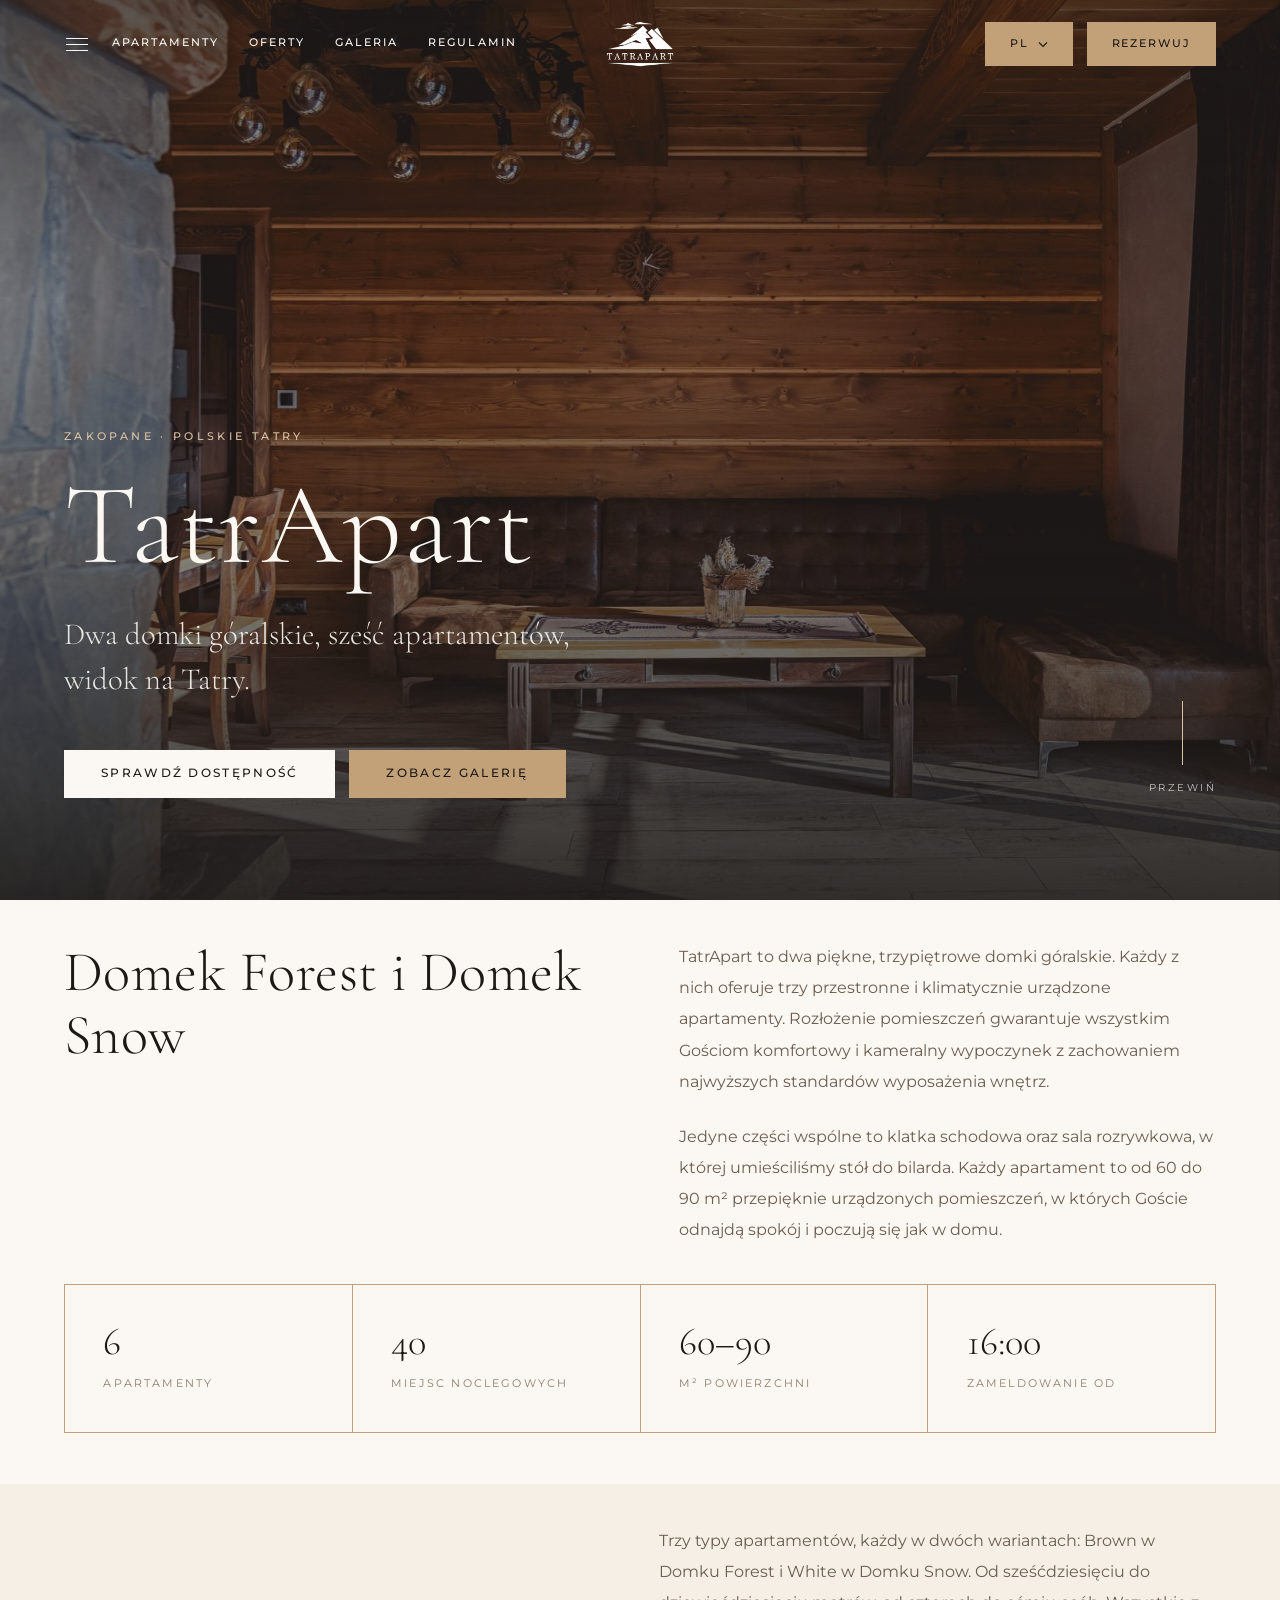
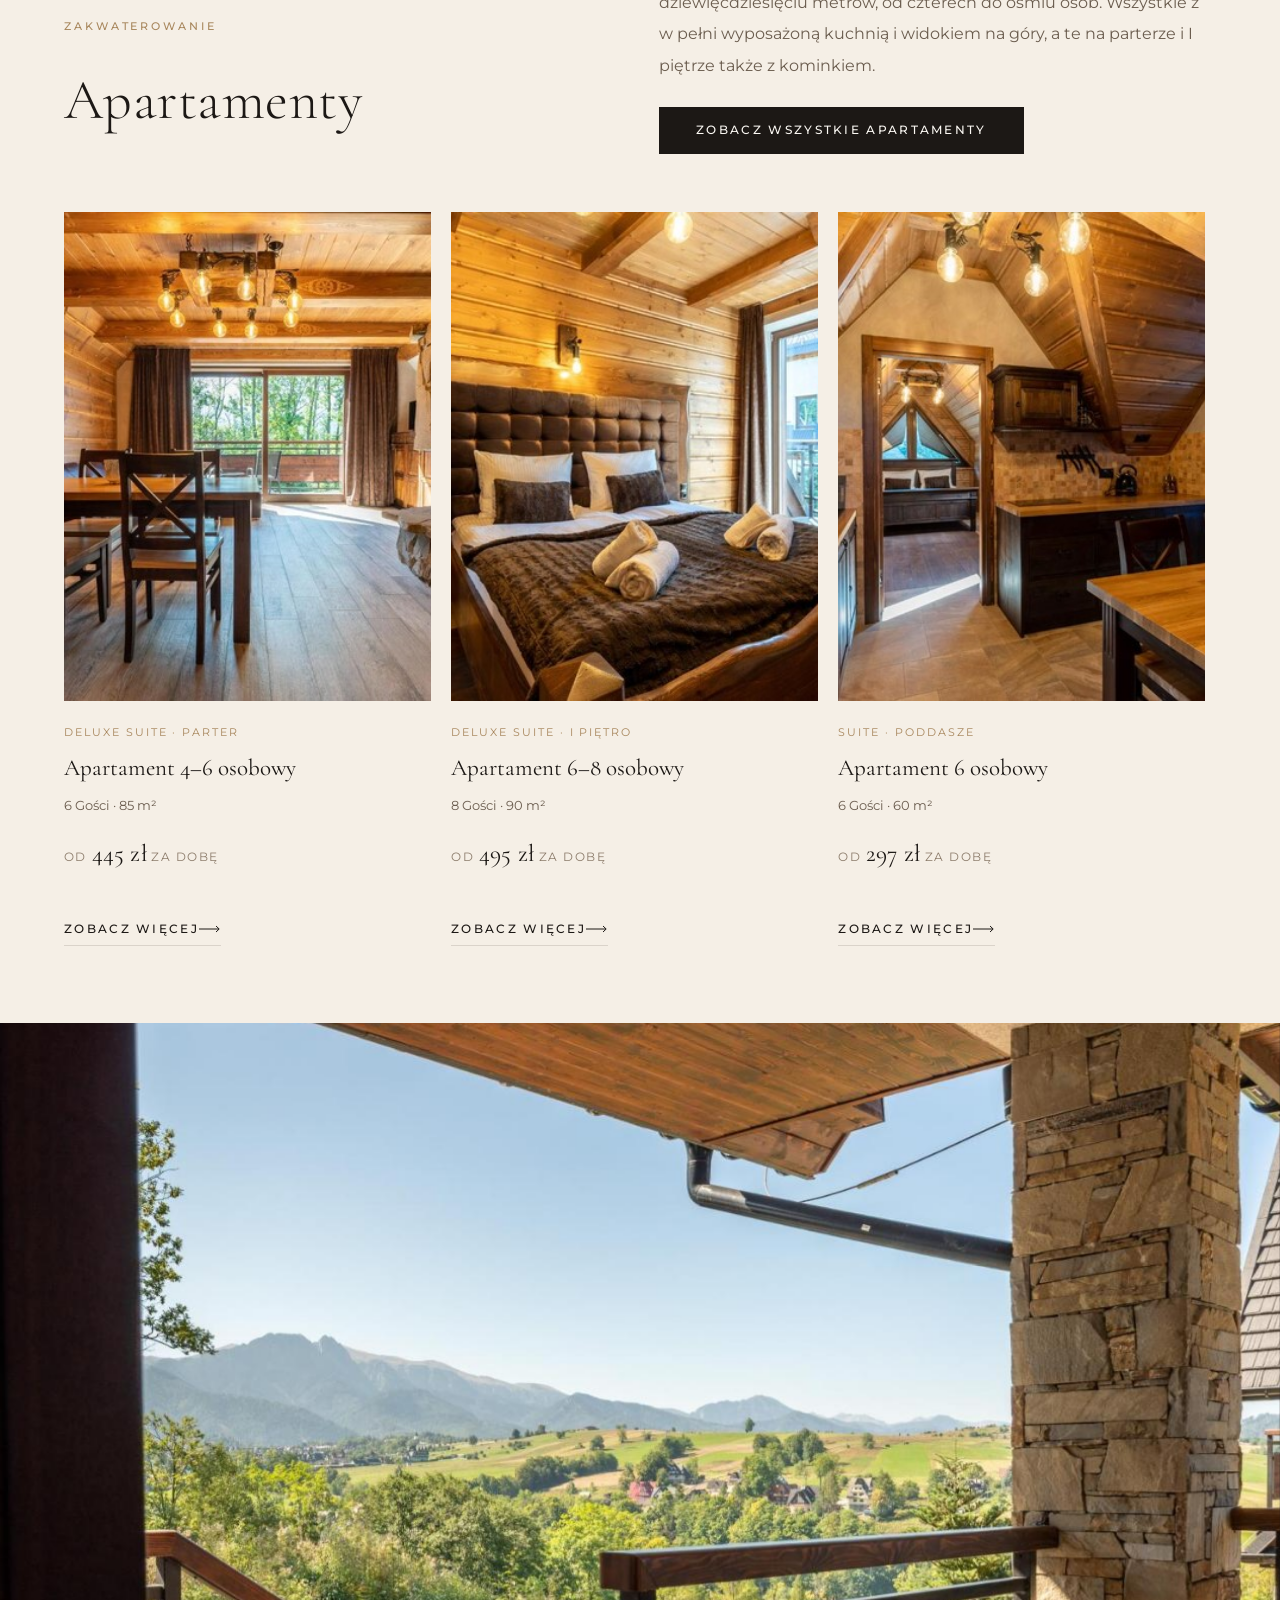
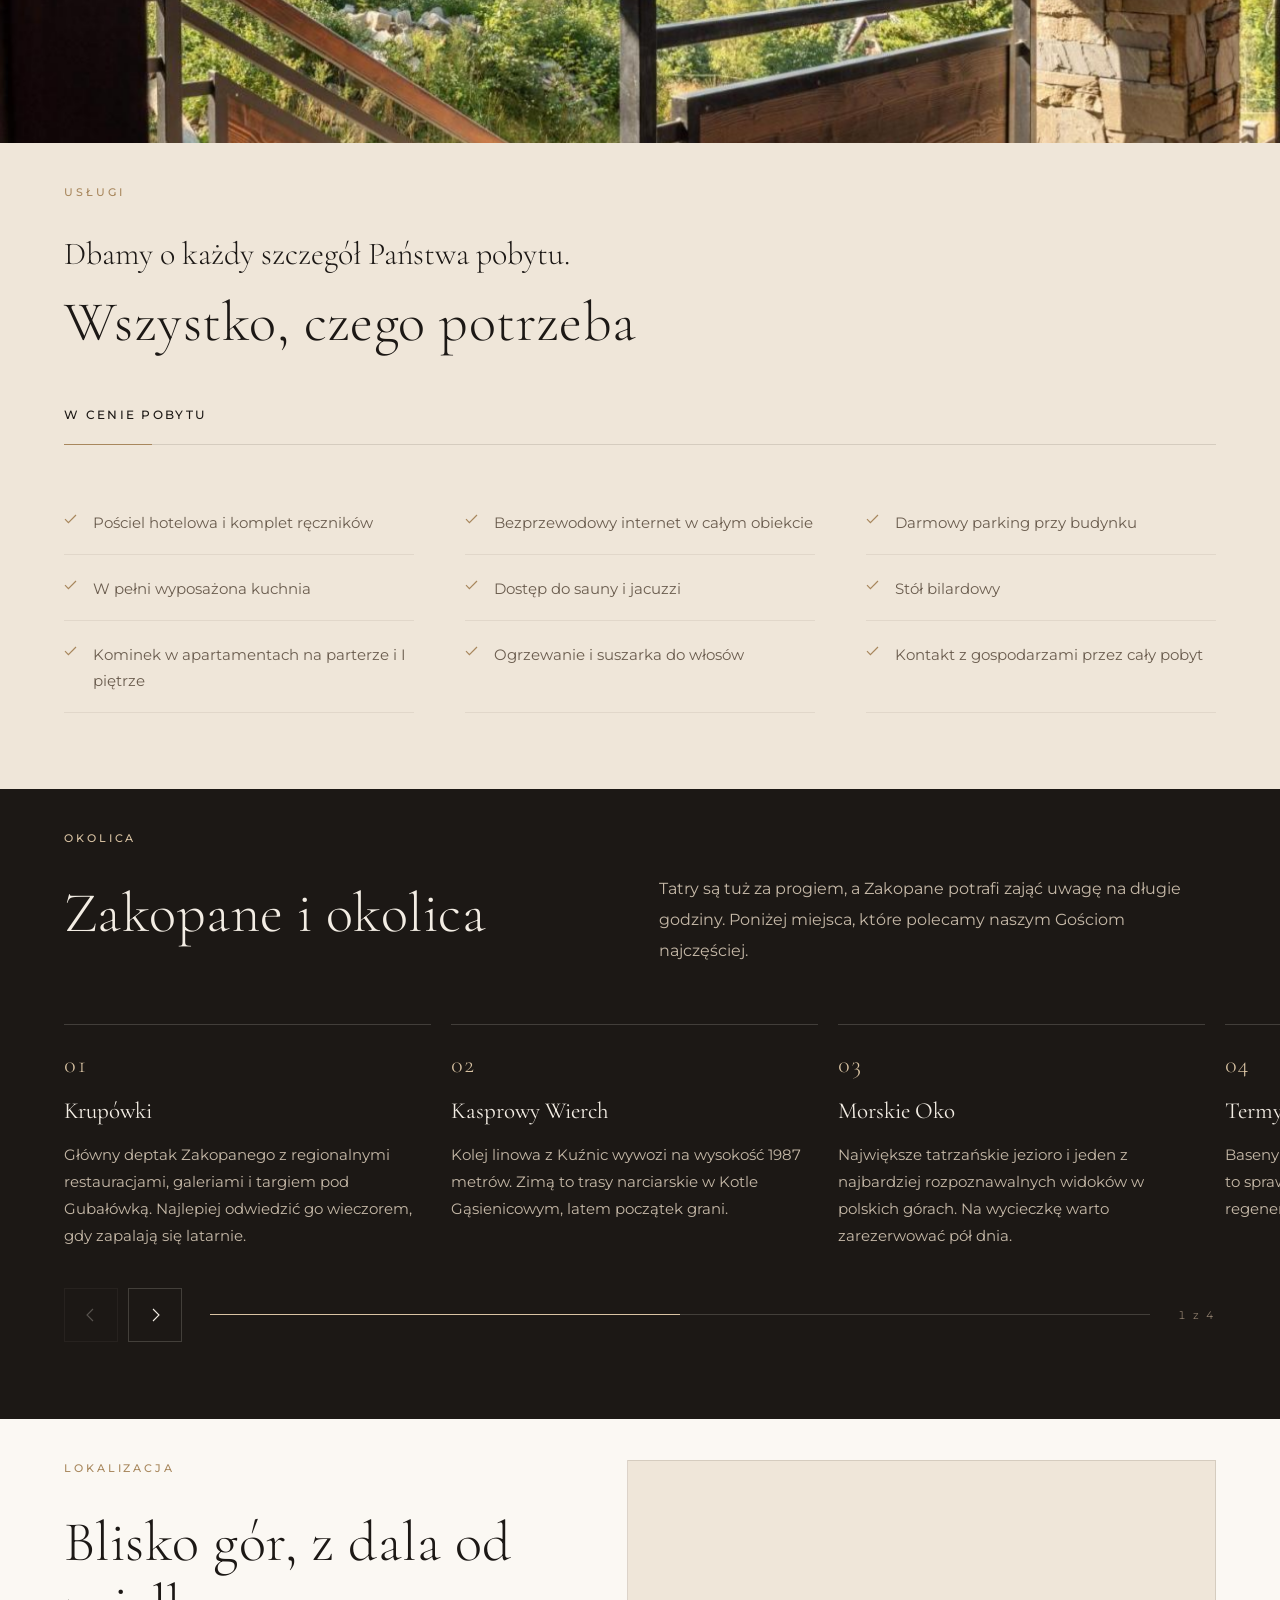
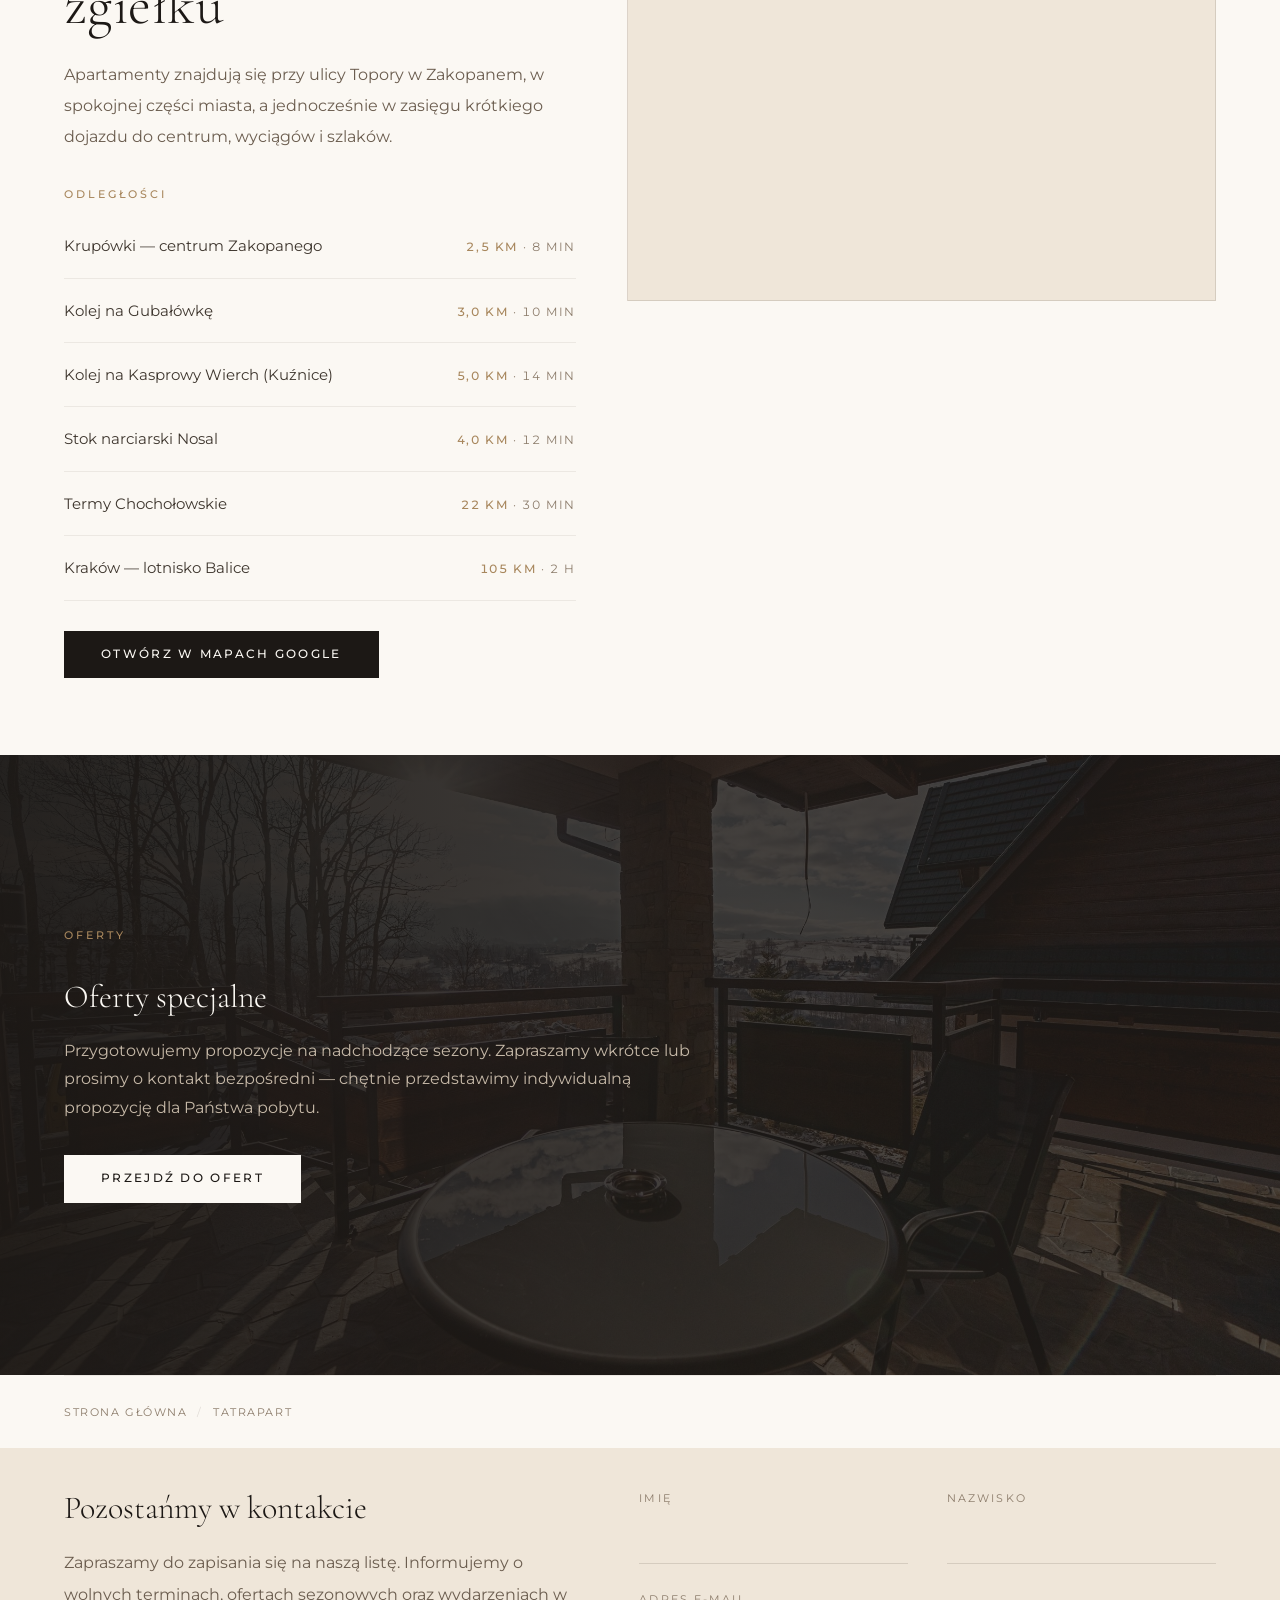
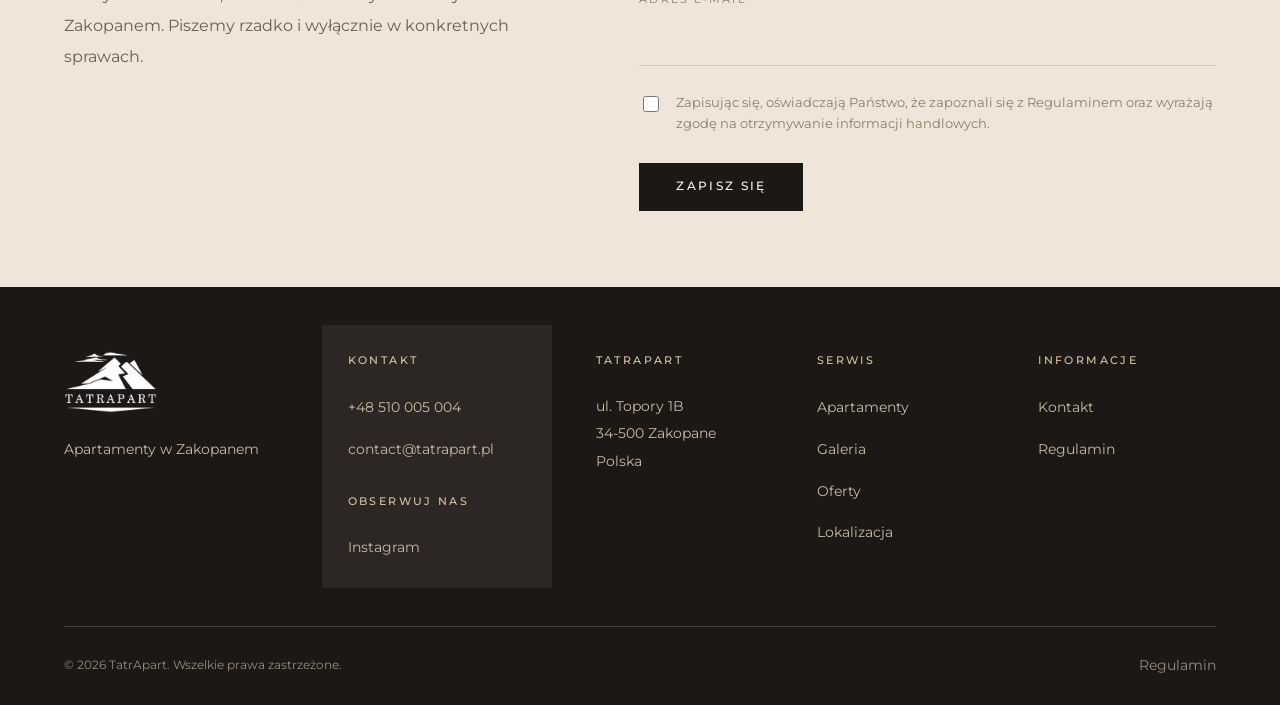
==== index.html @ 507bc1d4 "Stopka: logo wraca na pierwsze miejsce, Kontakt tuz za nim Panel z jasniejszym tlem stoi teraz drugi" ====
<!DOCTYPE html>
<html lang="pl">
<head>
<meta charset="utf-8">
<meta name="viewport" content="width=device-width, initial-scale=1">
<title>TatrApart — Apartamenty w Zakopanem</title>
<meta name="description" content="Dwa domki góralskie i sześć apartamentów w Zakopanem, przy ul. Topory 1B. Kominek, sauna, jacuzzi i widok na Tatry.">
<meta name="theme-color" content="#FBF8F3">

<meta property="og:type" content="website">
<meta property="og:site_name" content="TatrApart">
<meta property="og:title" content="TatrApart — Apartamenty w Zakopanem">
<meta property="og:description" content="Dwa domki góralskie i sześć apartamentów w Zakopanem, przy ul. Topory 1B. Kominek, sauna, jacuzzi i widok na Tatry.">
<meta property="og:image" content="assets/images/gallery-05.jpg">
<meta name="twitter:card" content="summary_large_image">

<link rel="icon" href="assets/images/logo-tatrapart.png">
<link rel="alternate" hreflang="pl" href="./index.html">
<link rel="alternate" hreflang="en" href="./index.html?lang=en">
<link rel="alternate" hreflang="uk" href="./index.html?lang=uk">
<link rel="alternate" hreflang="ru" href="./index.html?lang=ru">
<link rel="alternate" hreflang="x-default" href="./index.html">

<link rel="preconnect" href="https://fonts.googleapis.com">
<link rel="preconnect" href="https://fonts.gstatic.com" crossorigin>
<link href="https://fonts.googleapis.com/css2?family=Cormorant+Garamond:wght@300;400;500&family=Montserrat:wght@400;500&display=swap" rel="stylesheet">
<link rel="stylesheet" href="assets/css/style.css">
<script>document.documentElement.classList.add("js");</script>
</head>

<body data-page="home" data-title-key="meta.title">

<a class="skip-link" href="#main" data-i18n="nav.home">Strona główna</a>

<!-- ====================================================== NAGŁÓWEK -->
<header class="header">
  <div class="header__inner">

    <div class="header__left">
      <button class="nav-toggle" type="button" aria-expanded="false" aria-controls="overlay-nav">
        <span class="nav-toggle__bars" aria-hidden="true">
          <span class="nav-toggle__bar"></span>
          <span class="nav-toggle__bar"></span>
          <span class="nav-toggle__bar"></span>
        </span>
        <span class="nav-toggle__label" data-i18n="header.menu">Menu</span>
      </button>

      <nav class="nav-inline" aria-label="Główna nawigacja">
        <a href="apartamenty.html" data-nav="apartments" data-i18n="nav.accommodation">Apartamenty</a>
        <a href="oferty.html" data-nav="offers" data-i18n="nav.offers">Oferty</a>
        <a href="galeria.html" data-nav="gallery" data-i18n="nav.gallery">Galeria</a>
        <a href="regulamin.html" data-nav="terms" data-i18n="nav.terms">Regulamin</a>
      </nav>
    </div>

    <a class="brand" href="index.html" aria-label="TatrApart">
      <img class="brand__img" data-logo src="assets/images/logo-tatrapart.png" alt="TatrApart">
    </a>

    <div class="header__right">
      <div class="lang">
        <button class="lang__btn" type="button" aria-expanded="false" aria-haspopup="true">
          <span class="sr-only" data-i18n="header.language">Język</span>
          <span data-lang-current>PL</span>
          <svg class="lang__chev" width="10" height="7" viewBox="0 0 10 7" fill="none" aria-hidden="true"><path d="M1 1.5 5 5.5l4-4" stroke="currentColor" stroke-width="1.1"/></svg>
        </button>
        <div class="lang__menu" role="menu"></div>
      </div>

      <a class="btn btn--sm btn--oak btn--book" data-book=""><span data-i18n="common.book">Rezerwuj</span></a>
    </div>

  </div>
</header>

<!-- ====================================================== MENU PEŁNOEKRANOWE -->
<div class="overlay-nav" id="overlay-nav" aria-hidden="true">
  <div></div>

  <div class="overlay-nav__body">
    <nav aria-label="Menu główne">
      <ul class="overlay-nav__list">
        <li><a href="apartamenty.html" data-i18n="nav.accommodation">Apartamenty</a></li>
        <li><a href="oferty.html" data-i18n="nav.offers">Oferty</a></li>
        <li><a href="galeria.html" data-i18n="nav.gallery">Galeria</a></li>
        <li><a href="kontakt.html" data-i18n="nav.contact">Kontakt</a></li>
        <li><a href="regulamin.html" data-i18n="nav.terms">Regulamin</a></li>
      </ul>
    </nav>

    <aside class="overlay-nav__aside">
      <span class="eyebrow" data-i18n="foot.contact">Kontakt</span>
      <div class="overlay-contact">
        <a data-cfg-href="phone" href="#"><span data-cfg="phone">+48 510 005 004</span></a>
        <a data-cfg-href="email" href="#"><span data-cfg="email">contact@tatrapart.pl</span></a>
        <address style="font-style:normal;margin-top:8px">
          <span data-cfg="street">ul. Topory 1B</span><br>
          <span data-cfg="city">34-500 Zakopane</span><br>
          <span data-cfg="country">Polska</span>
        </address>
      </div>
      <div style="margin-top:34px">
        <a class="btn btn--light" data-book=""><span data-i18n="common.bookStay">Rezerwuj pobyt</span></a>
      </div>
    </aside>
  </div>

  <div class="overlay-nav__foot">
    <span>&copy; <span data-cfg="year">2026</span> <span data-cfg="name">TatrApart</span></span>
    <span class="socials">
      <a data-cfg-href="instagram" href="#" target="_blank" rel="noopener">Instagram</a>
      </span>
  </div>
</div>

<main id="main">

<!-- ====================================================== HERO -->
<section class="hero">
  <div class="hero__media">
    <img src="assets/images/gallery-05.jpg" alt="" fetchpriority="high">
  </div>
  <div class="hero__scrim"></div>

  <div class="hero__content">
    <span class="hero__eyebrow" data-i18n="hero.eyebrow">Zakopane · Polskie Tatry</span>
    <h1 class="hero__title" data-i18n="hero.title">TatrApart</h1>
    <p class="hero__tagline" data-i18n="hero.tagline">Dwa domki góralskie, sześć apartamentów, widok na Tatry.</p>
    <div class="hero__actions">
      <a class="btn btn--light" data-book=""><span data-i18n="common.checkAvail">Sprawdź dostępność</span></a>
      <a class="btn btn--oak" href="#" data-lightbox="0"><span data-i18n="common.viewImages">Zobacz galerię</span></a>
    </div>
  </div>

  <div class="hero__scroll" aria-hidden="true">
    <span class="line"></span>
    <span data-i18n="common.scroll">Przewiń</span>
  </div>
</section>

<!-- ====================================================== WPROWADZENIE -->
<section class="section section--milk">
  <div class="container">
    <div class="intro__grid">
      <div data-reveal>
        <h2 class="h2 measure-sm" data-i18n="intro.title">Górski dom</h2>
      </div>
      <div data-reveal data-delay="120">
        <p class="lead measure" data-i18n="intro.p1"></p>
        <p class="lead measure" style="margin-top:1.5em" data-i18n="intro.p2"></p>
      </div>
    </div>
  </div>
</section>

<!-- ====================================================== LICZBY -->
<section class="section section--tight section--milk section--flush-top">
  <div class="container">
    <div class="facts" data-mount="facts" data-reveal></div>
  </div>
</section>

<!-- ====================================================== APARTAMENTY -->
<section class="section section--milk2" id="apartamenty">
  <div class="container">

    <div class="feature__head">
      <div data-reveal>
        <span class="eyebrow" data-i18n="acc.eyebrow">Zakwaterowanie</span>
        <h2 class="h2" data-i18n="acc.title">Apartamenty</h2>
      </div>
      <div data-reveal data-delay="120">
        <p class="lead measure" data-i18n="acc.text"></p>
        <a class="btn" href="apartamenty.html" style="margin-top:26px">
          <span data-i18n="acc.cta">Zobacz wszystkie apartamenty</span>
        </a>
      </div>
    </div>

    <div class="carousel" data-carousel>
      <div class="carousel__viewport" role="group" aria-label="Apartamenty">
        <div class="carousel__track" data-mount="apartments-carousel"></div>
      </div>
      <div class="carousel__nav">
        <button class="c-btn" type="button" data-carousel-prev data-i18n-attr="aria-label:common.prev">
          <svg width="16" height="16" viewBox="0 0 16 16" fill="none" aria-hidden="true"><path d="M10 2 4 8l6 6" stroke="currentColor" stroke-width="1.1"/></svg>
        </button>
        <button class="c-btn" type="button" data-carousel-next data-i18n-attr="aria-label:common.next">
          <svg width="16" height="16" viewBox="0 0 16 16" fill="none" aria-hidden="true"><path d="M6 2l6 6-6 6" stroke="currentColor" stroke-width="1.1"/></svg>
        </button>
        <span class="carousel__progress"><span></span></span>
        <span class="carousel__count"></span>
      </div>
    </div>

  </div>
</section>

<!-- ====================================================== ZDJĘCIE PEŁNOEKRANOWE -->
<section class="full-bleed">
  <img src="assets/images/gallery-02.jpg" alt="" loading="lazy" data-parallax="0.14">
</section>

<!-- ====================================================== USŁUGI -->
<section class="section section--cream">
  <div class="container">
    <div style="max-width:72ch;margin-bottom:clamp(34px,4vw,64px)" data-reveal>
      <span class="eyebrow" data-i18n="serv.eyebrow">Usługi</span>
      <p class="h3" style="margin-bottom:18px" data-i18n="serv.lead"></p>
      <h2 class="h2" data-i18n="serv.title">Wszystko, czego potrzeba</h2>
    </div>

    <div class="services" data-reveal data-delay="100">
      <h3 class="services__head" data-i18n="serv.tab1">W cenie pobytu</h3>
      <ul class="check-list" data-services="included"></ul>
    </div>
  </div>
</section>

<!-- ====================================================== OKOLICA -->
<section class="section section--dark">
  <div class="container">

    <div class="feature__head">
      <div data-reveal>
        <span class="eyebrow" data-i18n="near.eyebrow">Okolica</span>
        <h2 class="h2" data-i18n="near.title">Zakopane i okolica</h2>
      </div>
      <div data-reveal data-delay="120">
        <p class="lead measure" data-i18n="near.text"></p>
      </div>
    </div>

    <div class="carousel" data-carousel>
      <div class="carousel__viewport" role="group" aria-label="Zakopane i okolica">
        <div class="carousel__track" data-mount="nearby"></div>
      </div>
      <div class="carousel__nav">
        <button class="c-btn" type="button" data-carousel-prev data-i18n-attr="aria-label:common.prev">
          <svg width="16" height="16" viewBox="0 0 16 16" fill="none" aria-hidden="true"><path d="M10 2 4 8l6 6" stroke="currentColor" stroke-width="1.1"/></svg>
        </button>
        <button class="c-btn" type="button" data-carousel-next data-i18n-attr="aria-label:common.next">
          <svg width="16" height="16" viewBox="0 0 16 16" fill="none" aria-hidden="true"><path d="M6 2l6 6-6 6" stroke="currentColor" stroke-width="1.1"/></svg>
        </button>
        <span class="carousel__progress"><span></span></span>
        <span class="carousel__count"></span>
      </div>
    </div>

  </div>
</section>

<!-- ====================================================== LOKALIZACJA -->
<section class="section section--milk" id="lokalizacja">
  <div class="container">
    <div class="location__grid">

      <div data-reveal>
        <span class="eyebrow" data-i18n="loc.eyebrow">Lokalizacja</span>
        <h2 class="h2" style="margin-bottom:22px" data-i18n="loc.title">Blisko gór</h2>
        <p class="lead measure" style="margin-bottom:34px" data-i18n="loc.text"></p>

        <h3 class="eyebrow" style="margin-bottom:10px" data-i18n="loc.distances">Odległości</h3>
        <ul class="distance-list" data-mount="distances"></ul>

        <a class="btn" data-cfg-href="maps" href="#" target="_blank" rel="noopener" style="margin-top:30px">
          <span data-i18n="loc.mapCta">Otwórz w Mapach Google</span>
        </a>
      </div>

      <div class="map-frame" data-map-embed data-reveal="mask" data-delay="120"></div>

    </div>
  </div>
</section>

<!-- ====================================================== OFERTY -->
<section class="offer">
  <div class="offer__media">
    <img src="assets/images/gallery-10.jpg" alt="" loading="lazy">
  </div>
  <div class="container">
    <div class="offer__content" data-reveal>
      <span class="eyebrow" data-i18n="off.eyebrow">Oferty</span>
      <h3 class="h3" data-i18n="off.title">Oferty specjalne</h3>
      <p data-i18n="off.text"></p>
      <a class="btn btn--light" href="oferty.html"><span data-i18n="off.cta">Przejdź do ofert</span></a>
    </div>
  </div>
</section>

<!-- ====================================================== OPINIE -->
<section class="section section--milk" data-section="reviews">
  <div class="container">
    <div style="margin-bottom:clamp(30px,4vw,60px)" data-reveal>
      <span class="eyebrow" data-i18n="rev.eyebrow">Opinie</span>
      <h2 class="h2" data-i18n="rev.title">Głosy naszych Gości</h2>
    </div>

    <div class="carousel" data-carousel>
      <div class="carousel__viewport" role="group" aria-label="Opinie Gości">
        <div class="carousel__track" data-mount="reviews"></div>
      </div>
      <div class="carousel__nav">
        <button class="c-btn" type="button" data-carousel-prev data-i18n-attr="aria-label:common.prev">
          <svg width="16" height="16" viewBox="0 0 16 16" fill="none" aria-hidden="true"><path d="M10 2 4 8l6 6" stroke="currentColor" stroke-width="1.1"/></svg>
        </button>
        <button class="c-btn" type="button" data-carousel-next data-i18n-attr="aria-label:common.next">
          <svg width="16" height="16" viewBox="0 0 16 16" fill="none" aria-hidden="true"><path d="M6 2l6 6-6 6" stroke="currentColor" stroke-width="1.1"/></svg>
        </button>
        <span class="carousel__progress"><span></span></span>
        <span class="carousel__count"></span>
      </div>
    </div>
  </div>
</section>

<!-- ====================================================== OKRUSZKI -->
<div class="container">
  <nav class="breadcrumbs" aria-label="Ścieżka nawigacji">
    <ol>
      <li><a href="index.html" data-i18n="nav.home">Strona główna</a></li>
      <li class="sep">/</li>
      <li data-cfg="name">TatrApart</li>
    </ol>
  </nav>
</div>

<!-- ====================================================== NEWSLETTER -->
<section class="section section--cream">
  <div class="container">
    <div class="newsletter__grid">

      <div data-reveal>
        <h2 class="h3" style="margin-bottom:20px" data-i18n="nl.title">Pozostańmy w kontakcie</h2>
        <p class="body-text measure" data-i18n="nl.text"></p>
      </div>

      <form data-validate data-success-key="nl.success" data-reveal data-delay="120">
        <div class="form-row">
          <div class="field">
            <label for="nl-first" data-i18n="nl.first">Imię</label>
            <input id="nl-first" name="first" type="text" required autocomplete="given-name">
            <span class="field__error"></span>
          </div>
          <div class="field">
            <label for="nl-last" data-i18n="nl.last">Nazwisko</label>
            <input id="nl-last" name="last" type="text" required autocomplete="family-name">
            <span class="field__error"></span>
          </div>
        </div>

        <div class="field">
          <label for="nl-email" data-i18n="nl.email">Adres e-mail</label>
          <input id="nl-email" name="email" type="email" required autocomplete="email">
          <span class="field__error"></span>
        </div>

        <label class="consent">
          <input type="checkbox" required>
          <span data-i18n="nl.consent"></span>
        </label>

        <button class="btn" type="submit"><span data-i18n="nl.submit">Zapisz się</span></button>
        <p class="form-success" style="margin-top:24px" role="status"></p>
      </form>

    </div>
  </div>
</section>

</main>

<!-- ====================================================== STOPKA -->
<footer class="footer">
  <div class="container">
    <div class="footer__grid">

      <div class="footer__brand">
        <img class="brand__img" data-logo src="assets/images/logo-tatrapart.png" alt="TatrApart">
        <p style="font-size:.9rem" data-i18n="foot.tagline">Apartamenty w Zakopanem</p>
      </div>

      <div class="footer__contact">
        <h5 data-i18n="foot.contact">Kontakt</h5>
        <ul>
          <li><a data-cfg-href="phone" href="#"><span data-cfg="phone">+48 510 005 004</span></a></li>
          <li><a data-cfg-href="reservations" href="#"><span data-cfg="reservations">contact@tatrapart.pl</span></a></li>
        </ul>
        <h5 style="margin-top:28px" data-i18n="foot.follow">Obserwuj nas</h5>
        <ul>
          <li><a data-cfg-href="instagram" href="#" target="_blank" rel="noopener">Instagram</a></li>
          <li><a data-cfg-href="facebook" href="#" target="_blank" rel="noopener">Facebook</a></li>
        </ul>
      </div>

      <div>
        <h5 data-cfg="name">TatrApart</h5>
        <address>
          <span data-cfg="street">ul. Topory 1B</span><br>
          <span data-cfg="city">34-500 Zakopane</span><br>
          <span data-cfg="country">Polska</span>
        </address>
      </div>

      <div>
        <h5 data-i18n="foot.explore">Serwis</h5>
        <ul>
          <li><a href="apartamenty.html" data-i18n="nav.accommodation">Apartamenty</a></li>
          <li><a href="galeria.html" data-i18n="nav.gallery">Galeria</a></li>
          <li><a href="oferty.html" data-i18n="nav.offers">Oferty</a></li>
          <li><a href="index.html#lokalizacja" data-i18n="nav.location">Lokalizacja</a></li>
        </ul>
      </div>

      <div>
        <h5 data-i18n="foot.info">Informacje</h5>
        <ul>
          <li><a href="kontakt.html" data-i18n="nav.contact">Kontakt</a></li>
          <li><a href="regulamin.html" data-i18n="foot.terms">Regulamin</a></li>
          <li><a data-cfg-href="privacy" href="#" data-i18n="foot.privacy">Polityka prywatności</a></li>
          </ul>
      </div>

    </div>
  </div>

  <div class="container">
    <div class="footer__legal">
      <span>&copy; <span data-cfg="year">2026</span> <span data-cfg="name">TatrApart</span>. <span data-i18n="foot.rights">Wszelkie prawa zastrzeżone.</span></span>
      <ul>
        <li><a data-cfg-href="privacy" href="#" data-i18n="foot.privacy">Polityka prywatności</a></li>
        <li><a href="regulamin.html" data-i18n="foot.terms">Regulamin</a></li>
      </ul>
    </div>
  </div>
</footer>

<!-- ====================================================== PASEK MOBILNY -->
<div class="book-bar">
  <span class="book-bar__label">
    <b data-cfg="name">TatrApart</b>
    <span data-i18n="foot.tagline">Apartamenty w Zakopanem</span>
  </span>
  <a class="btn btn--light btn--sm" data-book=""><span data-i18n="common.book">Rezerwuj</span></a>
</div>

<script src="assets/js/site-config.js"></script>
<script src="assets/js/i18n.js"></script>
<script src="assets/js/main.js"></script>
</body>
</html>
---- assets/css/style.css ----
/* ============================================================================
   TATRAPART — Arkusz stylow
   Paleta: Milk & Oak  |  Typografia: Cormorant Garamond + Montserrat
   ========================================================================== */

/* ---------------------------------------------------------------- 1. TOKENY */
:root {
  /* Milk */
  --milk:        #FBF8F3;
  --milk-2:      #F5EFE6;
  --cream:       #EFE6D9;
  --cream-deep:  #E4D7C5;

  /* Oak */
  --oak:         #C2A178;
  --oak-light:   #D9C3A3;
  --oak-dark:    #A8875D;

  /* Espresso / Charcoal */
  --espresso:    #3E2F24;
  --charcoal:    #2A2522;
  --ink:         #1C1815;

  /* Tekst */
  --text:        #3E362E;
  --text-soft:   #6B5D4F;
  --muted:       #8C7C6B;
  --on-dark:     #F3EDE4;
  --on-dark-soft:#C6B9A8;

  /* Linie i cienie */
  --line:        rgba(62, 47, 36, .14);
  --line-soft:   rgba(62, 47, 36, .08);
  --line-dark:   rgba(243, 237, 228, .18);
  --shadow-sm:   0 2px 14px rgba(42, 37, 34, .06);
  --shadow-md:   0 18px 48px rgba(42, 37, 34, .12);
  --shadow-lg:   0 30px 90px rgba(42, 37, 34, .20);

  /* Typografia */
  --font-display: 'Cormorant Garamond', 'Times New Roman', Times, serif;
  --font-body:    'Montserrat', Arial, Helvetica, ui-sans-serif, system-ui, sans-serif;

  /* Rytm */
  --header-h:    88px;
  --gutter:      clamp(20px, 5vw, 80px);
  --maxw:        1480px;
  /* Panel zaczyna sie tekstem prawie od razu, a na koncu zostaje
     niewielki oddech. Stad dwie rozne wartosci zamiast jednej. */
  --section-top:    clamp(28px, 3.2vw, 52px);
  --section-bottom: clamp(48px, 6vw, 92px);

  /* Ruch */
  --ease:        cubic-bezier(.22, .61, .36, 1);
  --ease-soft:   cubic-bezier(.33, 1, .68, 1);
  --dur:         .6s;
}

/* -------------------------------------------------------------- 2. RESET */
*, *::before, *::after { box-sizing: border-box; }

html {
  -webkit-text-size-adjust: 100%;
  scroll-behavior: smooth;
  scroll-padding-top: var(--header-h);
}

body {
  margin: 0;
  background: var(--milk);
  color: var(--text);
  font-family: var(--font-body);
  font-size: 16px;
  font-weight: 400;
  line-height: 1.8;
  -webkit-font-smoothing: antialiased;
  -moz-osx-font-smoothing: grayscale;
  overflow-x: hidden;
}

body.is-locked { overflow: hidden; }

img, picture, video { max-width: 100%; display: block; }
button { font: inherit; color: inherit; background: none; border: 0; cursor: pointer; }
a { color: inherit; text-decoration: none; }
ul, ol { margin: 0; padding: 0; list-style: none; }
h1, h2, h3, h4, h5 { margin: 0; font-weight: 300; }
p { margin: 0; }
input, textarea, select { font: inherit; color: inherit; }

:focus-visible {
  outline: 2px solid var(--oak-dark);
  outline-offset: 3px;
  border-radius: 2px;
}

::selection { background: var(--oak-light); color: var(--ink); }

.skip-link {
  position: absolute; left: -9999px; top: 0; z-index: 999;
  background: var(--ink); color: var(--milk);
  padding: 14px 22px; font-size: .78rem; letter-spacing: .16em; text-transform: uppercase;
}
.skip-link:focus { left: 12px; top: 12px; }

.sr-only {
  position: absolute; width: 1px; height: 1px; padding: 0; margin: -1px;
  overflow: hidden; clip: rect(0 0 0 0); white-space: nowrap; border: 0;
}

/* --------------------------------------------------- 3. UKLAD / POJEMNIKI */
.container {
  width: 100%;
  max-width: var(--maxw);
  margin-inline: auto;
  padding-inline: var(--gutter);
}

.container--narrow { max-width: 980px; }

.section {
  padding-top: var(--section-top);
  padding-bottom: var(--section-bottom);
  position: relative;
}
.section--tight { padding-top: var(--section-top); padding-bottom: clamp(34px, 4vw, 60px); }
.section--flush-top { padding-top: 0; }
/* Gdy nastepna sekcja przykleja sie do tej (np. pasek z liczbami),
   skracamy takze odstep od dolu, zeby nie robila sie dziura. */
.section:has(+ .section--flush-top) { padding-bottom: clamp(24px, 3vw, 44px); }

.section--milk   { background: var(--milk); }
.section--milk2  { background: var(--milk-2); }
.section--cream  { background: var(--cream); }
.section--dark   { background: var(--ink); color: var(--on-dark); }
.section--dark .eyebrow { color: var(--oak-light); }
.section--dark .rule { background: var(--line-dark); }
.section--dark .lead, .section--dark p { color: var(--on-dark-soft); }

.rule { height: 1px; background: var(--line); border: 0; margin: 0; }

/* ---------------------------------------------------------- 4. TYPOGRAFIA */
.eyebrow {
  font-family: var(--font-body);
  font-size: .70rem;
  font-weight: 500;
  letter-spacing: .26em;
  text-transform: uppercase;
  color: var(--oak-dark);
  line-height: 1.6;
  margin: 0 0 clamp(20px, 2.6vw, 34px);
  display: block;
}

.display {
  font-family: var(--font-display);
  font-weight: 300;
  line-height: 1.04;
  letter-spacing: .005em;
  font-size: clamp(2.9rem, 7.4vw, 6.6rem);
  color: var(--ink);
}

.h2 {
  font-family: var(--font-display);
  font-weight: 300;
  line-height: 1.12;
  letter-spacing: .008em;
  font-size: clamp(2.1rem, 4.4vw, 3.9rem);
  color: var(--ink);
}

.h3 {
  font-family: var(--font-display);
  font-weight: 300;
  line-height: 1.2;
  font-size: clamp(1.55rem, 2.5vw, 2.3rem);
  color: var(--ink);
}

.h4 {
  font-family: var(--font-display);
  font-weight: 400;
  line-height: 1.3;
  font-size: clamp(1.2rem, 1.7vw, 1.5rem);
  color: var(--ink);
}

.section--dark .display,
.section--dark .h2,
.section--dark .h3,
.section--dark .h4 { color: var(--on-dark); }

.lead {
  font-size: clamp(1rem, 1.15vw, 1.08rem);
  line-height: 1.95;
  color: var(--text-soft);
  font-weight: 400;
}

.body-text { color: var(--text-soft); line-height: 1.95; }
.body-text + .body-text { margin-top: 1.4em; }

.measure    { max-width: 62ch; }
.measure-sm { max-width: 48ch; }

/* ------------------------------------------------------------- 5. PRZYCISKI */
.btn {
  --btn-fg: var(--milk);
  --btn-bg: var(--ink);
  display: inline-flex;
  align-items: center;
  justify-content: center;
  gap: 12px;
  padding: 17px 36px;
  font-size: .72rem;
  font-weight: 500;
  letter-spacing: .20em;
  text-transform: uppercase;
  line-height: 1;
  color: var(--btn-fg);
  background: var(--btn-bg);
  border: 1px solid var(--btn-bg);
  border-radius: 0;
  position: relative;
  overflow: hidden;
  transition: color .45s var(--ease), background-color .45s var(--ease), border-color .45s var(--ease);
  white-space: nowrap;
}

.btn::after {
  content: '';
  position: absolute; inset: 0;
  background: var(--oak);
  transform: scaleY(0);
  transform-origin: bottom;
  transition: transform .45s var(--ease);
  z-index: 0;
}
.btn > * { position: relative; z-index: 1; }
.btn:hover::after, .btn:focus-visible::after { transform: scaleY(1); }
.btn:hover, .btn:focus-visible { color: var(--ink); border-color: var(--oak); }

.btn--light { --btn-fg: var(--ink); --btn-bg: var(--milk); border-color: var(--milk); }

/* Przycisk drugoplanowy: pelny dab z ciemnym napisem. Czyta sie wyraznie
   zarowno na jasnym tle sekcji, jak i na zdjeciu. */
.btn--oak { --btn-fg: var(--ink); --btn-bg: var(--oak); border-color: var(--oak); }
.btn--oak::after { background: var(--ink); }
.btn--oak:hover, .btn--oak:focus-visible { color: var(--milk); border-color: var(--ink); }

.btn--outline-light {
  --btn-fg: var(--on-dark);
  --btn-bg: transparent;
  border-color: rgba(243, 237, 228, .45);
}
.btn--outline-light:hover { color: var(--ink); }

.btn--sm { padding: 13px 26px; font-size: .67rem; letter-spacing: .18em; }

/* Link ze strzalka — sygnatura Ultimy */
.link-arrow {
  display: inline-flex;
  align-items: center;
  gap: 14px;
  font-size: .72rem;
  font-weight: 500;
  letter-spacing: .20em;
  text-transform: uppercase;
  color: var(--ink);
  padding-bottom: 6px;
  position: relative;
}
.link-arrow::before {
  content: '';
  position: absolute; left: 0; bottom: 0; height: 1px; width: 100%;
  background: var(--line);
}
.link-arrow::after {
  content: '';
  position: absolute; left: 0; bottom: 0; height: 1px; width: 100%;
  background: var(--oak-dark);
  transform: scaleX(0); transform-origin: right;
  transition: transform .5s var(--ease);
}
.link-arrow:hover::after, .link-arrow:focus-visible::after { transform: scaleX(1); transform-origin: left; }
.link-arrow .arrow { transition: transform .4s var(--ease); }
.link-arrow:hover .arrow { transform: translateX(6px); }

.section--dark .link-arrow { color: var(--on-dark); }
.section--dark .link-arrow::before { background: var(--line-dark); }
.section--dark .link-arrow::after { background: var(--oak-light); }

/* -------------------------------------------------------------- 6. NAGLOWEK */
.header {
  position: fixed;
  inset: 0 0 auto 0;
  z-index: 120;
  height: var(--header-h);
  display: flex;
  align-items: center;
  transition: background-color .5s var(--ease), box-shadow .5s var(--ease), height .5s var(--ease);
}

.header__inner {
  width: 100%;
  max-width: var(--maxw);
  margin-inline: auto;
  padding-inline: var(--gutter);
  display: grid;
  grid-template-columns: 1fr auto 1fr;
  align-items: center;
  gap: 20px;
}

.header__left  { display: flex; align-items: center; gap: 22px; }
.header__right { display: flex; align-items: center; justify-content: flex-end; gap: 14px; }

.brand { display: inline-flex; align-items: center; justify-self: center; }
.brand__img {
  height: 46px; width: auto;
  transition: height .5s var(--ease), filter .5s var(--ease);
}

/* Na przezroczystym hero logo i teksty sa jasne */
.header--transparent { background: transparent; }
.header--transparent .brand__img { filter: brightness(0) invert(1); }
.header--transparent .nav-toggle,
.header--transparent .nav-toggle__label { color: var(--milk); }
.header--transparent .nav-toggle__bar { background: var(--milk); }

.header--solid {
  background: rgba(251, 248, 243, .94);
  backdrop-filter: blur(14px);
  -webkit-backdrop-filter: blur(14px);
  box-shadow: 0 1px 0 var(--line-soft);
  height: 74px;
}
.header--solid .brand__img { height: 40px; }

.header--hidden { transform: translateY(-100%); }
.header { transition: transform .5s var(--ease), background-color .5s var(--ease), height .5s var(--ease); }

/* Przycisk menu */
.nav-toggle {
  display: inline-flex;
  align-items: center;
  gap: 12px;
  font-size: .70rem;
  font-weight: 500;
  letter-spacing: .22em;
  text-transform: uppercase;
  color: var(--ink);
  padding: 10px 2px;
}
.nav-toggle__bars {
  display: inline-flex; flex-direction: column; gap: 5px; width: 22px;
}
.nav-toggle__bar {
  display: block; height: 1px; width: 100%; background: var(--ink);
  transition: transform .4s var(--ease), opacity .3s var(--ease), width .4s var(--ease);
}
.nav-toggle[aria-expanded="true"] .nav-toggle__bar:nth-child(1) { transform: translateY(6px) rotate(45deg); }
.nav-toggle[aria-expanded="true"] .nav-toggle__bar:nth-child(2) { opacity: 0; }
.nav-toggle[aria-expanded="true"] .nav-toggle__bar:nth-child(3) { transform: translateY(-6px) rotate(-45deg); }

/* Nawigacja pozioma (desktop) */
.nav-inline { display: none; gap: 30px; align-items: center; }
.nav-inline a {
  font-size: .70rem; font-weight: 500; letter-spacing: .18em; text-transform: uppercase;
  position: relative; padding-bottom: 4px; color: inherit;
}
.nav-inline a::after {
  content: ''; position: absolute; left: 0; bottom: 0; height: 1px; width: 100%;
  background: currentColor; transform: scaleX(0); transform-origin: right;
  transition: transform .45s var(--ease);
}
.nav-inline a:hover::after,
.nav-inline a[aria-current="page"]::after { transform: scaleX(1); transform-origin: left; }
.header--transparent .nav-inline a { color: var(--milk); }

@media (min-width: 1140px) {
  .nav-inline { display: flex; }
  .nav-toggle__label { display: none; }
}

/* Przelacznik jezyka */
.lang { position: relative; }

/* Przelacznik jezyka i przycisk „Rezerwuj" stoja obok siebie, wiec maja
   miec ten sam rozmiar i ten sam debowy kolor co pozostale przyciski
   drugoplanowe na stronie. Wysokosc ustawiona wprost, bo inaczej rozna
   wielkosc liter dawala dwa rozne prostokaty. */
.header__right .lang__btn,
.header__right .btn { height: 44px; padding: 0 24px; }
/* Na telefonie ta sama para, tylko cieniej — zeby zmiescila sie obok logo. */
@media (max-width: 560px) {
  .header__right { gap: 10px; }
  .header__right .lang__btn,
  .header__right .btn { height: 40px; padding: 0 15px; letter-spacing: .12em; }
}

.lang__btn {
  display: inline-flex; align-items: center; justify-content: center; gap: 9px;
  background: var(--oak);
  border: 1px solid var(--oak);
  font-size: .68rem; font-weight: 500; letter-spacing: .18em; text-transform: uppercase;
  color: var(--ink);
  transition: border-color .4s var(--ease), color .4s var(--ease), background-color .4s var(--ease);
}
.lang__btn:hover,
.lang__btn:focus-visible,
.lang__btn[aria-expanded="true"] {
  background: var(--ink); border-color: var(--ink); color: var(--milk);
}
.lang__chev { transition: transform .35s var(--ease); }
.lang__btn[aria-expanded="true"] .lang__chev { transform: rotate(180deg); }

.lang__menu {
  position: absolute; top: calc(100% + 10px); right: 0;
  min-width: 190px;
  background: var(--milk);
  border: 1px solid var(--line);
  box-shadow: var(--shadow-md);
  padding: 8px;
  opacity: 0; visibility: hidden; transform: translateY(-8px);
  transition: opacity .35s var(--ease), transform .35s var(--ease), visibility .35s;
  z-index: 10;
}
.lang__menu.is-open { opacity: 1; visibility: visible; transform: translateY(0); }
.lang__item {
  display: flex; align-items: center; justify-content: space-between; gap: 16px;
  width: 100%; padding: 12px 14px;
  font-size: .78rem; color: var(--text);
  transition: background-color .3s var(--ease), color .3s var(--ease);
}
.lang__item:hover { background: var(--milk-2); color: var(--ink); }
.lang__item[aria-current="true"] { color: var(--oak-dark); }
.lang__item .code {
  font-size: .65rem; letter-spacing: .16em; color: var(--muted);
}

/* Pelnoekranowe menu */
.overlay-nav {
  position: fixed; inset: 0; z-index: 115;
  background: var(--ink);
  color: var(--on-dark);
  display: grid;
  grid-template-rows: var(--header-h) 1fr auto;
  opacity: 0; visibility: hidden;
  clip-path: inset(0 0 100% 0);
  transition: opacity .6s var(--ease), visibility .6s, clip-path .75s var(--ease);
}
.overlay-nav.is-open { opacity: 1; visibility: visible; clip-path: inset(0 0 0 0); }

.overlay-nav__body {
  display: grid;
  grid-template-columns: 1fr;
  gap: clamp(30px, 5vw, 70px);
  align-content: center;
  padding-inline: var(--gutter);
  max-width: var(--maxw);
  margin-inline: auto;
  width: 100%;
  overflow-y: auto;
}

@media (min-width: 900px) {
  .overlay-nav__body { grid-template-columns: 1.25fr 1fr; align-items: center; }
}

.overlay-nav__list { display: flex; flex-direction: column; gap: clamp(4px, 1vw, 12px); }
.overlay-nav__list a {
  font-family: var(--font-display);
  font-weight: 300;
  font-size: clamp(2rem, 5.2vw, 4rem);
  line-height: 1.22;
  color: var(--on-dark);
  display: inline-block;
  position: relative;
  opacity: 0; transform: translateY(28px);
  transition: color .4s var(--ease);
}
.overlay-nav.is-open .overlay-nav__list a {
  animation: navIn .8s var(--ease) forwards;
}
.overlay-nav__list li:nth-child(1) a { animation-delay: .18s; }
.overlay-nav__list li:nth-child(2) a { animation-delay: .25s; }
.overlay-nav__list li:nth-child(3) a { animation-delay: .32s; }
.overlay-nav__list li:nth-child(4) a { animation-delay: .39s; }
.overlay-nav__list li:nth-child(5) a { animation-delay: .46s; }
.overlay-nav__list a:hover { color: var(--oak-light); }

@keyframes navIn { to { opacity: 1; transform: translateY(0); } }

.overlay-nav__aside { border-left: 1px solid var(--line-dark); padding-left: clamp(24px, 3vw, 54px); }
@media (max-width: 899px) { .overlay-nav__aside { border-left: 0; padding-left: 0; border-top: 1px solid var(--line-dark); padding-top: 32px; } }

.overlay-nav__aside .eyebrow { color: var(--oak-light); }
.overlay-nav__aside a { color: var(--on-dark-soft); transition: color .3s var(--ease); }
.overlay-nav__aside a:hover { color: var(--on-dark); }
.overlay-contact { display: flex; flex-direction: column; gap: 10px; font-size: .92rem; }

.overlay-nav__foot {
  padding: 26px var(--gutter);
  border-top: 1px solid var(--line-dark);
  display: flex; flex-wrap: wrap; gap: 20px; justify-content: space-between; align-items: center;
  font-size: .70rem; letter-spacing: .16em; text-transform: uppercase; color: var(--on-dark-soft);
  max-width: var(--maxw); margin-inline: auto; width: 100%;
}
.overlay-nav__foot .socials { display: flex; gap: 22px; }

/* --------------------------------------------------------------- 7. HERO */
.hero {
  position: relative;
  min-height: 100vh;
  min-height: 100svh;
  display: flex;
  align-items: flex-end;
  overflow: hidden;
  background: var(--ink);
  /* Miejsce na naglowek, ktory lezy na zdjeciu. Bez tego napisy
     podstron wchodzily na pozycje menu. */
  padding-top: var(--header-h);
}

.hero__media { position: absolute; inset: 0; }
.hero__media img {
  width: 100%; height: 100%; object-fit: cover;
  transform: scale(1.08);
  animation: kenburns 22s var(--ease-soft) forwards;
}
@keyframes kenburns { to { transform: scale(1); } }

/* Przyciemnienie zdjecia pod napisami. Dwie warstwy: rowna zasnowa na calosc
   plus mocniejszy gradient przy dole, gdzie stoi tytul i przyciski. */
.hero__scrim {
  position: absolute; inset: 0;
  background:
    linear-gradient(to bottom, rgba(28,24,21,.58) 0%, rgba(28,24,21,.26) 34%, rgba(28,24,21,.46) 62%, rgba(28,24,21,.88) 100%),
    rgba(28, 24, 21, .16);
}

.hero__content {
  position: relative;
  width: 100%;
  max-width: var(--maxw);
  margin-inline: auto;
  padding: 0 var(--gutter) clamp(56px, 8vw, 104px);
  color: var(--milk);
}

.hero__eyebrow {
  font-size: .70rem; font-weight: 500; letter-spacing: .30em; text-transform: uppercase;
  color: var(--oak-light);
  margin-bottom: clamp(16px, 2vw, 24px);
  display: block;
}

.hero__title {
  font-family: var(--font-display);
  font-weight: 300;
  font-size: clamp(3rem, 9vw, 8rem);
  line-height: .98;
  letter-spacing: .01em;
  color: var(--milk);
  margin-bottom: clamp(18px, 2.4vw, 30px);
}

.hero__tagline {
  font-family: var(--font-display);
  font-size: clamp(1.25rem, 2.4vw, 2rem);
  font-weight: 300;
  line-height: 1.45;
  color: rgba(251, 248, 243, .90);
  max-width: 34ch;
  margin-bottom: clamp(30px, 4vw, 48px);
}

.hero__actions { display: flex; flex-wrap: wrap; gap: 14px; align-items: center; }

.hero__scroll {
  position: absolute;
  right: var(--gutter);
  bottom: clamp(56px, 8vw, 104px);
  display: none;
  align-items: center; gap: 14px;
  font-size: .64rem; letter-spacing: .24em; text-transform: uppercase;
  color: rgba(251, 248, 243, .75);
}
.hero__scroll .line {
  display: block; width: 1px; height: 64px; background: rgba(251,248,243,.35); position: relative; overflow: hidden;
}
.hero__scroll .line::after {
  content: ''; position: absolute; inset: 0; background: var(--oak-light);
  animation: scrollLine 2.4s var(--ease-soft) infinite;
}
@keyframes scrollLine {
  0%   { transform: translateY(-100%); }
  60%  { transform: translateY(100%); }
  100% { transform: translateY(100%); }
}
@media (min-width: 900px) { .hero__scroll { display: flex; flex-direction: column; } }

/* Hero mniejsze (podstrony) */
.hero--page { min-height: 62vh; min-height: 62svh; }
.hero--page .hero__title { font-size: clamp(2.6rem, 6vw, 5rem); }

/* ------------------------------------------------ 8. SEKCJA WPROWADZAJACA */
.intro__grid {
  display: grid;
  grid-template-columns: 1fr;
  gap: clamp(28px, 4vw, 72px);
}
@media (min-width: 900px) {
  .intro__grid { grid-template-columns: 1.05fr 1fr; align-items: start; }
}

/* --------------------------------------------- 9. BLOK TEKST + KARUZELA */
.feature__head {
  display: grid;
  grid-template-columns: 1fr;
  gap: clamp(24px, 3vw, 56px);
  align-items: end;
  margin-bottom: clamp(36px, 4.5vw, 72px);
}
@media (min-width: 900px) {
  .feature__head { grid-template-columns: 1fr 1fr; }
}
.feature__head .h2 { margin-bottom: 22px; }

/* Karuzela */
.carousel { position: relative; }

.carousel__viewport {
  overflow: hidden;
  cursor: grab;
  margin-inline: calc(var(--gutter) * -1);
  padding-inline: var(--gutter);
}
.carousel__viewport.is-dragging { cursor: grabbing; }

.carousel__track {
  display: flex;
  gap: clamp(14px, 1.6vw, 26px);
  transition: transform .75s var(--ease);
  will-change: transform;
}
.carousel__track.no-anim { transition: none; }

.carousel__slide { flex: 0 0 auto; width: 100%; }
@media (min-width: 700px)  { .carousel__slide { width: calc((100% - 26px) / 2); } }
@media (min-width: 1100px) { .carousel__slide { width: calc((100% - 52px) / 3); } }

.carousel__slide--wide { width: 100%; }
@media (min-width: 900px) { .carousel__slide--wide { width: calc((100% - 26px) / 2); } }

.carousel__nav {
  display: flex; gap: 10px; align-items: center;
  margin-top: clamp(26px, 3vw, 42px);
}

.c-btn {
  width: 54px; height: 54px;
  border: 1px solid var(--line);
  display: inline-flex; align-items: center; justify-content: center;
  color: var(--ink);
  transition: background-color .4s var(--ease), color .4s var(--ease), border-color .4s var(--ease), opacity .3s;
}
.c-btn:hover:not(:disabled) { background: var(--ink); color: var(--milk); border-color: var(--ink); }
.c-btn:disabled { opacity: .28; cursor: not-allowed; }

.section--dark .c-btn { border-color: var(--line-dark); color: var(--on-dark); }
.section--dark .c-btn:hover:not(:disabled) { background: var(--milk); color: var(--ink); border-color: var(--milk); }

.carousel__progress {
  flex: 1; height: 1px; background: var(--line); margin-left: 18px; position: relative; overflow: hidden;
}
.carousel__progress span {
  position: absolute; inset: 0 auto 0 0; background: var(--oak-dark);
  transition: transform .6s var(--ease), width .6s var(--ease);
}
.section--dark .carousel__progress { background: var(--line-dark); }
.section--dark .carousel__progress span { background: var(--oak-light); }

.carousel__count {
  font-size: .70rem; letter-spacing: .18em; color: var(--muted); margin-left: 18px;
  font-variant-numeric: tabular-nums;
}

/* --------------------------------------------------------- 10. KARTY ZDJEC */
.media-card { position: relative; display: block; }

.media-card__frame {
  display: block;
  position: relative;
  overflow: hidden;
  background: var(--cream);
  aspect-ratio: 4 / 5;
}
.media-card__frame--wide { aspect-ratio: 3 / 2; }
.media-card__frame--tall { aspect-ratio: 3 / 4; }

.media-card__frame img {
  width: 100%; height: 100%; object-fit: cover;
  transition: transform 1.1s var(--ease-soft);
}
.media-card:hover .media-card__frame img { transform: scale(1.055); }

.media-card__body { padding-top: 22px; }
.media-card__title {
  font-family: var(--font-display); font-weight: 400;
  font-size: clamp(1.25rem, 1.8vw, 1.6rem); line-height: 1.3; color: var(--ink);
  margin-bottom: 10px;
}
.media-card__meta {
  font-size: .68rem; letter-spacing: .18em; text-transform: uppercase; color: var(--oak-dark);
  margin-bottom: 12px;
}
.media-card__text { color: var(--text-soft); font-size: .94rem; line-height: 1.8; }
.media-card__cta { margin-top: 18px; display: inline-block; }

.section--dark .media-card__title { color: var(--on-dark); }
.section--dark .media-card__text  { color: var(--on-dark-soft); }
.section--dark .media-card__frame { background: #262019; }

/* Karta wylacznie tekstowa — uzywana w sekcji "Zakopane i okolica",
   dopoki nie ma zdjec tych miejsc. */
.media-card--text {
  border-top: 1px solid var(--line);
  padding-top: 28px;
  height: 100%;
}
.section--dark .media-card--text { border-top-color: var(--line-dark); }

.media-card--text .media-card__body { padding-top: 0; }

.media-card__index {
  display: block;
  font-family: var(--font-display);
  font-size: 1.5rem;
  font-weight: 300;
  color: var(--oak-dark);
  line-height: 1;
  margin-bottom: 20px;
  font-variant-numeric: tabular-nums;
}
.section--dark .media-card__index { color: var(--oak-light); }

.media-card--text .media-card__title { margin-bottom: 14px; }

/* Nakladka na karcie apartamentu */
.media-card__badge {
  position: absolute; top: 16px; left: 16px; z-index: 2;
  background: rgba(251, 248, 243, .92);
  color: var(--ink);
  padding: 8px 14px;
  font-size: .62rem; letter-spacing: .18em; text-transform: uppercase;
}

/* ----------------------------------------------------------- 11. USLUGI */
/* Jedna lista — „W cenie pobytu". Naglowek zachowuje kreske,
   ktora wczesniej podkreslala wybrana zakladke. */
.services__head {
  padding-bottom: 18px;
  margin-bottom: clamp(30px, 3.6vw, 54px);
  border-bottom: 1px solid var(--line);
  font-family: var(--font-body);
  font-size: .72rem; font-weight: 500; letter-spacing: .20em; text-transform: uppercase;
  color: var(--ink);
  position: relative;
}
.services__head::after {
  content: ''; position: absolute; left: 0; bottom: -1px; width: 88px; height: 1px;
  background: var(--oak-dark);
}
.section--dark .services__head { border-color: var(--line-dark); color: var(--on-dark); }
.section--dark .services__head::after { background: var(--oak-light); }

@keyframes fadeUp {
  from { opacity: 0; transform: translateY(18px); }
  to   { opacity: 1; transform: translateY(0); }
}

.check-list {
  display: grid; grid-template-columns: 1fr; gap: 2px;
}
@media (min-width: 760px)  { .check-list { grid-template-columns: 1fr 1fr; column-gap: clamp(28px, 4vw, 70px); } }
@media (min-width: 1180px) { .check-list { grid-template-columns: repeat(3, 1fr); } }

.check-list li {
  display: flex; align-items: flex-start; gap: 16px;
  padding: 19px 0;
  border-bottom: 1px solid var(--line-soft);
  font-size: .95rem; color: var(--text-soft); line-height: 1.65;
}
.section--dark .check-list li { border-color: var(--line-dark); color: var(--on-dark-soft); }
.check-list .ico { flex: 0 0 auto; margin-top: 4px; color: var(--oak-dark); }
.section--dark .check-list .ico { color: var(--oak-light); }

/* ------------------------------------------------------- 12. LOKALIZACJA */
.location__grid {
  display: grid; grid-template-columns: 1fr; gap: clamp(32px, 4vw, 72px);
}
@media (min-width: 980px) { .location__grid { grid-template-columns: 1fr 1.15fr; align-items: start; } }

.distance-list li {
  display: flex; align-items: baseline; justify-content: space-between; gap: 20px;
  padding: 18px 0; border-bottom: 1px solid var(--line-soft);
}
.distance-list .place { font-size: .95rem; color: var(--text); }
.distance-list .val {
  font-size: .72rem; letter-spacing: .14em; text-transform: uppercase; color: var(--muted);
  white-space: nowrap; font-variant-numeric: tabular-nums;
}
.distance-list .val b { color: var(--oak-dark); font-weight: 500; }

.map-frame {
  position: relative; overflow: hidden; background: var(--cream);
  aspect-ratio: 4 / 3; border: 1px solid var(--line);
}
/* Mapa w pelnym kolorze i w pelni interaktywna — mozna ja przesuwac
   i przyblizac bezposrednio na stronie. */
.map-frame iframe { width: 100%; height: 100%; border: 0; }

/* -------------------------------------------------------- 13. BLOK OFERTY */
.offer {
  position: relative; overflow: hidden;
  min-height: clamp(420px, 56vw, 620px);
  display: flex; align-items: center;
  background: var(--ink);
}
.offer__media { position: absolute; inset: 0; }
.offer__media img { width: 100%; height: 100%; object-fit: cover; opacity: .48; }
.offer__media::after {
  content: ''; position: absolute; inset: 0;
  background: linear-gradient(90deg, rgba(28,24,21,.90) 0%, rgba(28,24,21,.60) 60%, rgba(28,24,21,.46) 100%);
}
.offer__content { position: relative; max-width: 640px; color: var(--on-dark); }
.offer__content .h3 { color: var(--milk); margin-bottom: 20px; }
.offer__content p { color: var(--on-dark-soft); margin-bottom: 32px; }

/* ------------------------------------------------------------ 14. GALERIA */
.gallery-grid {
  display: grid;
  grid-template-columns: repeat(2, 1fr);
  gap: clamp(10px, 1.2vw, 20px);
  /* „dense" domyka ewentualne luki, gdy liczba zdjec sie zmieni —
     mniejszy kafelek cofa sie i wypelnia wolne miejsce zamiast
     zostawiac dziure w srodku siatki. */
  grid-auto-flow: dense;
}
@media (min-width: 760px)  { .gallery-grid { grid-template-columns: repeat(3, 1fr); } }
@media (min-width: 1200px) { .gallery-grid { grid-template-columns: repeat(4, 1fr); } }

.gallery-item {
  position: relative; overflow: hidden; background: var(--cream);
  aspect-ratio: 1 / 1; display: block; width: 100%;
}

/* Szeroki kafelek co piata pozycje (1, 6, 11).
   Przy 11 zdjeciach uklada sie to bez luk w kazdym ukladzie kolumn:
   przy dwoch kolumnach siatka domyka sie idealnie, przy trzech i czterech
   niedomkniety zostaje tylko ostatni rzad. Poprzedni wzor co szosta
   pozycje zostawial dziure w srodku, bo szeroki kafelek nie miescil sie
   w koncowce rzedu i przeskakiwal nizej. */
.gallery-item:nth-child(5n + 1) { grid-column: span 2; aspect-ratio: 2 / 1; }
@media (max-width: 759px) { .gallery-item:nth-child(5n + 1) { aspect-ratio: 3 / 2; } }

.gallery-item img {
  width: 100%; height: 100%; object-fit: cover;
  transition: transform 1.1s var(--ease-soft), opacity .6s var(--ease);
}
.gallery-item:hover img { transform: scale(1.06); }
.gallery-item::after {
  content: ''; position: absolute; inset: 0;
  background: rgba(28,24,21,.34); opacity: 0; transition: opacity .45s var(--ease);
}
.gallery-item:hover::after { opacity: 1; }

.gallery-item__zoom {
  position: absolute; inset: 0; z-index: 2;
  display: grid; place-items: center;
  color: var(--milk); opacity: 0; transform: scale(.85);
  transition: opacity .45s var(--ease), transform .45s var(--ease);
}
.gallery-item:hover .gallery-item__zoom { opacity: 1; transform: scale(1); }

/* Lightbox */
.lightbox {
  position: fixed; inset: 0; z-index: 200;
  background: rgba(18, 15, 13, .97);
  display: grid;
  grid-template-rows: auto 1fr auto;
  opacity: 0; visibility: hidden;
  transition: opacity .45s var(--ease), visibility .45s;
}
.lightbox.is-open { opacity: 1; visibility: visible; }

.lightbox__bar {
  display: flex; align-items: center; justify-content: space-between;
  padding: 22px var(--gutter);
  color: var(--on-dark-soft);
  font-size: .70rem; letter-spacing: .20em; text-transform: uppercase;
}
.lightbox__close { display: inline-flex; align-items: center; gap: 12px; color: var(--on-dark); }
.lightbox__close:hover { color: var(--oak-light); }

.lightbox__stage {
  position: relative;
  display: grid; place-items: center;
  padding: 0 clamp(12px, 5vw, 90px);
  overflow: hidden;
}
.lightbox__img {
  max-width: 100%; max-height: 100%;
  width: auto; height: auto;
  object-fit: contain;
  opacity: 0; transform: scale(.985);
  transition: opacity .5s var(--ease), transform .6s var(--ease);
  box-shadow: var(--shadow-lg);
}
.lightbox__img.is-ready { opacity: 1; transform: scale(1); }

.lightbox__arrow {
  position: absolute; top: 50%; transform: translateY(-50%);
  width: 58px; height: 58px;
  border: 1px solid rgba(243,237,228,.28);
  color: var(--on-dark);
  display: grid; place-items: center;
  transition: background-color .4s var(--ease), color .4s var(--ease), border-color .4s var(--ease);
}
.lightbox__arrow:hover { background: var(--milk); color: var(--ink); border-color: var(--milk); }
.lightbox__arrow--prev { left: clamp(8px, 2vw, 30px); }
.lightbox__arrow--next { right: clamp(8px, 2vw, 30px); }

.lightbox__thumbs {
  display: flex; gap: 8px; overflow-x: auto; padding: 20px var(--gutter);
  scrollbar-width: thin;
}
.lightbox__thumb {
  flex: 0 0 auto; width: 78px; height: 56px; overflow: hidden;
  opacity: .38; transition: opacity .35s var(--ease);
  border: 1px solid transparent;
}
.lightbox__thumb img { width: 100%; height: 100%; object-fit: cover; }
.lightbox__thumb.is-active { opacity: 1; border-color: var(--oak-light); }
.lightbox__thumb:hover { opacity: .8; }

/* -------------------------------------------------------- 15. NEWSLETTER */
.newsletter__grid {
  display: grid; grid-template-columns: 1fr; gap: clamp(28px, 4vw, 70px);
}
@media (min-width: 960px) { .newsletter__grid { grid-template-columns: 1fr 1.1fr; align-items: start; } }

.field { position: relative; margin-bottom: 26px; }
.field input, .field textarea, .field select {
  width: 100%;
  background: transparent;
  border: 0; border-bottom: 1px solid var(--line);
  padding: 14px 0 12px;
  font-size: .95rem;
  transition: border-color .4s var(--ease);
}
.field input:focus, .field textarea:focus, .field select:focus {
  outline: none; border-bottom-color: var(--oak-dark);
}
.field label {
  display: block;
  font-size: .66rem; letter-spacing: .20em; text-transform: uppercase; color: var(--muted);
  margin-bottom: 2px;
}
.field textarea { resize: vertical; min-height: 120px; }
.field.has-error input, .field.has-error textarea { border-bottom-color: #A3402F; }
.field__error {
  display: none; font-size: .74rem; color: #A3402F; margin-top: 8px; letter-spacing: .02em;
}
.field.has-error .field__error { display: block; }

.form-row { display: grid; grid-template-columns: 1fr; gap: 0 clamp(20px, 3vw, 40px); }
@media (min-width: 640px) { .form-row { grid-template-columns: 1fr 1fr; } }

.consent {
  display: flex; gap: 14px; align-items: flex-start;
  font-size: .80rem; line-height: 1.7; color: var(--muted);
  margin-bottom: 28px;
}
.consent input { margin-top: 4px; accent-color: var(--oak-dark); width: 16px; height: 16px; flex: 0 0 auto; }
.consent a { text-decoration: underline; text-underline-offset: 3px; }

.form-success {
  display: none;
  padding: 20px 24px; background: var(--cream); border-left: 2px solid var(--oak-dark);
  font-size: .9rem; color: var(--text);
}
.form-success.is-visible { display: block; animation: fadeUp .6s var(--ease) both; }

/* ------------------------------------------------------------- 16. STOPKA */
.breadcrumbs {
  padding-block: 26px;
  font-size: .70rem; letter-spacing: .14em; text-transform: uppercase; color: var(--muted);
  border-top: 1px solid var(--line-soft);
}
.breadcrumbs ol { display: flex; flex-wrap: wrap; gap: 10px; align-items: center; }
.breadcrumbs a:hover { color: var(--ink); }
.breadcrumbs .sep { color: var(--line); }

.footer { background: var(--ink); color: var(--on-dark-soft); }

.footer__grid {
  display: grid;
  grid-template-columns: 1fr;
  gap: clamp(34px, 3.4vw, 56px);
  padding-block: clamp(44px, 5vw, 72px);
}
@media (min-width: 640px)  { .footer__grid { grid-template-columns: repeat(2, 1fr); } }
@media (min-width: 1060px) { .footer__grid { grid-template-columns: 1.35fr 1.15fr repeat(3, 1fr); } }

/* Kolumna „Kontakt" stoi pierwsza od lewej i ma odrobine jasniejsze tlo,
   zeby goscie od razu widzieli, gdzie szukac telefonu i adresu. */
.footer__contact {
  background: rgba(243, 237, 228, .07);
  padding: clamp(20px, 3vw, 26px);
}
@media (min-width: 1060px) {
  /* Ujemny margines cofa tlo poza kolumne, dzieki czemu naglowki
     wszystkich kolumn stoja w jednej linii. */
  .footer__contact { padding: 26px; margin: -26px 0 -26px -26px; }
}

.footer__brand .brand__img { height: 62px; filter: brightness(0) invert(1); margin-bottom: 24px; }
.footer h5 {
  font-size: .68rem; font-weight: 500; letter-spacing: .22em; text-transform: uppercase;
  color: var(--oak-light); margin-bottom: 22px;
}
.footer ul { display: flex; flex-direction: column; gap: 13px; }
.footer a { transition: color .35s var(--ease); font-size: .90rem; }
.footer a:hover { color: var(--milk); }
.footer address { font-style: normal; font-size: .90rem; line-height: 1.9; }

.footer__legal {
  border-top: 1px solid var(--line-dark);
  padding-block: 26px;
  display: flex; flex-wrap: wrap; gap: 16px 28px; align-items: center; justify-content: space-between;
  font-size: .74rem; color: rgba(198,185,168,.72);
}
.footer__legal ul { flex-direction: row; gap: 24px; flex-wrap: wrap; }

/* ------------------------------------------ 17. PASEK MOBILNY „REZERWUJ" */
.book-bar {
  position: fixed; left: 0; right: 0; bottom: 0; z-index: 110;
  background: rgba(28,24,21,.96);
  backdrop-filter: blur(12px);
  -webkit-backdrop-filter: blur(12px);
  padding: 12px var(--gutter) calc(12px + env(safe-area-inset-bottom));
  display: flex; align-items: center; justify-content: space-between; gap: 16px;
  transform: translateY(110%);
  transition: transform .55s var(--ease);
  border-top: 1px solid var(--line-dark);
}
.book-bar.is-visible { transform: translateY(0); }
.book-bar__label {
  color: var(--on-dark-soft);
  font-size: .70rem; letter-spacing: .16em; text-transform: uppercase; line-height: 1.5;
}
.book-bar__label b { display: block; color: var(--milk); font-weight: 500; letter-spacing: .10em; }
@media (min-width: 900px) { .book-bar { display: none; } }

/* --------------------------------------------------- 18. ANIMACJE WEJSCIA */
/* Animacje wejscia uruchamiaja sie WYLACZNIE wtedy, gdy JavaScript dziala.
   Klasa .js jest dodawana do <html> przez krotki skrypt w naglowku strony.
   Dzieki temu przy wylaczonym lub uszkodzonym JavaScripcie tresc jest
   normalnie widoczna, zamiast pozostac przezroczysta. */
.js [data-reveal] {
  opacity: 0;
  transform: translateY(34px);
  transition: opacity 1s var(--ease-soft), transform 1.1s var(--ease-soft);
  transition-delay: var(--d, 0ms);
}
.js [data-reveal].is-in { opacity: 1; transform: none; }

.js [data-reveal="mask"] { opacity: 1; transform: none; clip-path: inset(0 0 100% 0); transition: clip-path 1.2s var(--ease-soft); }
.js [data-reveal="mask"].is-in { clip-path: inset(0 0 0 0); }

.js [data-reveal="fade"] { transform: none; }

/* Paralaksa na obrazach */
[data-parallax] { will-change: transform; }

/* --------------------------------------------------- 19. STANY OBRAZKOW */
.img-ph {
  background:
    linear-gradient(135deg, var(--cream) 0%, var(--cream-deep) 46%, var(--oak-light) 100%);
  position: relative;
}
.img-ph::after {
  content: attr(data-ph);
  position: absolute; inset: 0;
  display: grid; place-items: center;
  font-size: .64rem; letter-spacing: .22em; text-transform: uppercase;
  color: rgba(62,47,36,.42);
  text-align: center; padding: 20px;
}

img.is-missing { opacity: 0; }

/* ------------------------------------------------- 20. STRONA „OFERTY" */
.empty-state {
  min-height: 52vh;
  display: grid; place-items: center; text-align: center;
}
.empty-state__inner { max-width: 56ch; }
.empty-state .h2 { margin-bottom: 24px; }
.empty-state p { margin-bottom: 34px; }

/* ------------------------------------------------------ 21. KARTY FAKTOW */
/* Ramka i kreski miedzy liczbami w kolorze debowym — tym samym,
   co przycisk „Rezerwuj" w naglowku. */
.facts {
  display: grid; grid-template-columns: repeat(2, 1fr); gap: 1px;
  background: var(--oak);
  border: 1px solid var(--oak);
}
@media (min-width: 880px) { .facts { grid-template-columns: repeat(4, 1fr); } }
.facts div { background: var(--milk); padding: clamp(24px, 3vw, 40px); }
.section--milk2 .facts div { background: var(--milk-2); }
.facts .k {
  font-family: var(--font-display); font-size: clamp(1.8rem, 3vw, 2.6rem); font-weight: 300;
  color: var(--ink); line-height: 1; margin-bottom: 12px;
}
.facts .v { font-size: .68rem; letter-spacing: .20em; text-transform: uppercase; color: var(--muted); }

/* ----------------------------------------------- 22. LISTA APARTAMENTOW */
.apt-row {
  padding-block: clamp(34px, 4vw, 64px);
  border-bottom: 1px solid var(--line-soft);
  scroll-margin-top: calc(var(--header-h) + 20px);
}
/* Pierwszy i ostatni wiersz nie potrzebuja wlasnego odstepu — ma go
   juz sekcja, w ktorej stoja. */
.apt-row:first-child { padding-top: 0; }
.apt-row:last-child { border-bottom: 0; padding-bottom: 0; }

.apt-row__grid {
  display: grid; grid-template-columns: 1fr; gap: clamp(24px, 3.4vw, 64px);
  align-items: start;
}
@media (min-width: 940px) {
  .apt-row__grid { grid-template-columns: 1.05fr 1fr; }
  .apt-row:nth-child(even) .apt-row__media { order: 2; }
}
.apt-row__media { position: relative; }
.apt-row__frame {
  display: block; position: relative; overflow: hidden;
  aspect-ratio: 3 / 2; background: var(--cream);
}
.apt-row__frame img { width: 100%; height: 100%; object-fit: cover; transition: transform 1.2s var(--ease-soft); }
.apt-row:hover .apt-row__frame img { transform: scale(1.04); }

/* Pusta ramka — zdjecie jeszcze niedostarczone */
.frame-empty {
  display: grid; place-content: center; gap: 16px;
  background:
    repeating-linear-gradient(45deg,
      var(--cream) 0, var(--cream) 12px,
      var(--milk-2) 12px, var(--milk-2) 24px);
  border: 1px solid var(--line);
  color: var(--oak-dark);
  text-align: center;
  padding: 24px;
}
.frame-empty__mark { opacity: .55; justify-self: center; }
.frame-empty__label {
  font-size: .64rem; letter-spacing: .22em; text-transform: uppercase;
  color: var(--muted);
}
.section--dark .frame-empty {
  background: repeating-linear-gradient(45deg, #241e18 0, #241e18 12px, #2b241c 12px, #2b241c 24px);
  border-color: var(--line-dark);
}

/* Cena */
.price-tag {
  font-size: .78rem; letter-spacing: .12em; text-transform: uppercase;
  color: var(--muted); margin-bottom: 26px;
}
.price-tag b {
  font-family: var(--font-display);
  font-size: 1.5rem; font-weight: 400; letter-spacing: .01em;
  color: var(--ink); text-transform: none;
}
.section--dark .price-tag b { color: var(--on-dark); }

.media-card__facts {
  font-size: .82rem; color: var(--text-soft); margin-bottom: 14px;
}
.media-card__link { display: block; }

/* Warianty Brown / White */
.variants { margin-top: clamp(30px, 3.4vw, 52px); }
.variants .eyebrow { margin-bottom: 22px; }
.variants__grid {
  display: grid; grid-template-columns: 1fr; gap: 1px;
  background: var(--line-soft);
  border-block: 1px solid var(--line-soft);
}
@media (min-width: 820px) { .variants__grid { grid-template-columns: 1fr 1fr; } }
.variant { background: var(--milk); padding: clamp(24px, 2.6vw, 36px); }
.section--milk2 .variant { background: var(--milk-2); }
.variant__name {
  font-family: var(--font-body);
  font-size: .70rem; font-weight: 500; letter-spacing: .20em; text-transform: uppercase;
  color: var(--oak-dark); margin-bottom: 14px;
}
.variant__text { color: var(--text-soft); font-size: .92rem; line-height: 1.85; }

.apt-specs { display: flex; flex-wrap: wrap; gap: 10px 28px; margin: 24px 0 26px; }
.apt-specs li {
  display: flex; align-items: center; gap: 10px;
  font-size: .74rem; letter-spacing: .14em; text-transform: uppercase; color: var(--muted);
}
.apt-specs .ico { color: var(--oak-dark); }
/* Jednostka metrazu ma pozostac mala litera — „90 m²", nie „90 M²". */
.apt-specs .nocaps { text-transform: none; letter-spacing: .06em; }

/* Wyposazenie z ikonami.
   Ikony to rysunki kreskowe na przezroczystym tle. Uzywamy ich jako maski,
   a nie jako obrazka — dzieki temu przyjmuja kolor debowy z palety i pasuja
   do reszty strony. Przegladarki bez obslugi maski pokaza sam napis. */
.amenities__head { margin: 34px 0 18px; }

.amenities {
  display: grid; grid-template-columns: 1fr; gap: 2px;
  margin-bottom: 30px;
}
/* Lista rozklada sie na cala szerokosc strony, a nie na polowie —
   tyle kolumn, ile zmiesci sie po 220 px. */
@media (min-width: 560px) {
  .amenities {
    grid-template-columns: repeat(auto-fit, minmax(220px, 1fr));
    column-gap: clamp(20px, 3vw, 44px);
  }
}

/* Blok wyposazenia stoi pod dwiema kolumnami, wiec ma wlasny odstep */
.apt-row__amenities { margin-top: clamp(26px, 3vw, 44px); }
.apt-row__actions { display: flex; gap: 12px; flex-wrap: wrap; }

.amenity {
  display: flex; align-items: center; gap: 14px;
  padding: 11px 0;
  border-bottom: 1px solid var(--line-soft);
  font-size: .88rem; color: var(--text-soft); line-height: 1.5;
}

/* Sam rysunek podaje main.js w atrybucie style — adres liczy sie wtedy
   wzgledem strony, a nie wzgledem tego arkusza. */
.amenity__ico {
  flex: 0 0 auto; width: 22px; height: 22px;
  background-color: var(--oak-dark);
  -webkit-mask-repeat: no-repeat; mask-repeat: no-repeat;
  -webkit-mask-position: center; mask-position: center;
  -webkit-mask-size: contain; mask-size: contain;
}
.amenity__ico--plain {
  background: none;
  display: grid; place-items: center;
  color: var(--oak-dark);
}
/* Przegladarka bez obslugi maski pokazalaby pelny kwadrat — lepiej nic. */
@supports not ((mask-image: url('')) or (-webkit-mask-image: url(''))) {
  .amenity__ico { display: none; }
}

/* Pasek zdjec przy wariancie Brown / White */
.variant__gallery {
  display: grid; grid-template-columns: repeat(4, 1fr); gap: 6px;
  margin: 18px 0 20px;
}
.variant__shot {
  position: relative; display: block; overflow: hidden;
  aspect-ratio: 1 / 1; background: var(--cream);
}
.variant__shot img {
  width: 100%; height: 100%; object-fit: cover;
  transition: transform 1s var(--ease-soft);
}
.variant__shot:hover img { transform: scale(1.07); }
.variant__more {
  position: absolute; inset: 0;
  display: grid; place-items: center;
  background: rgba(28, 24, 21, .62);
  color: var(--milk);
  font-size: .78rem; letter-spacing: .10em;
  transition: background-color .4s var(--ease);
}
.variant__shot:hover .variant__more { background: rgba(28, 24, 21, .48); }

/* Duze zdjecie apartamentu otwiera powiekszenie z calym zestawem */
.apt-row__link { display: block; position: relative; }
.apt-row__zoom {
  position: absolute; right: 16px; bottom: 16px;
  display: grid; place-items: center;
  width: 46px; height: 46px;
  background: rgba(28, 24, 21, .58); color: var(--milk);
  opacity: 0; transform: scale(.9);
  transition: opacity .4s var(--ease), transform .4s var(--ease);
}
.apt-row__link:hover .apt-row__zoom,
.apt-row__link:focus-visible .apt-row__zoom { opacity: 1; transform: scale(1); }

/* --------------------------------------------------------- 22b. REGULAMIN */
.legal__layout {
  display: grid; grid-template-columns: 1fr; gap: clamp(32px, 4vw, 72px);
  align-items: start;
}
@media (min-width: 1000px) { .legal__layout { grid-template-columns: 260px 1fr; } }

.legal__toc { position: static; }
@media (min-width: 1000px) {
  .legal__toc { position: sticky; top: calc(var(--header-h) + 24px); }
}
.legal__toc ol { display: flex; flex-direction: column; gap: 2px; counter-reset: toc; }
.legal__toc a {
  display: block; padding: 11px 0;
  border-bottom: 1px solid var(--line-soft);
  font-size: .82rem; color: var(--text-soft);
  transition: color .3s var(--ease), padding-left .3s var(--ease);
}
.legal__toc a:hover { color: var(--ink); padding-left: 8px; }

.legal__notice {
  border-left: 2px solid var(--oak-dark);
  background: var(--cream);
  padding: 22px 26px;
  font-size: .88rem; line-height: 1.8; color: var(--text-soft);
  margin-bottom: clamp(32px, 3.6vw, 52px);
}

/* Regulamin — jednolity rytm pionowy.
   Wszystkie odstepy pochodza z trzech wartosci ponizej, zamiast byc
   ustawiane osobno przy kazdym elemencie. Dzieki temu odleglosc miedzy
   akapitem a lista jest taka sama jak miedzy dwoma akapitami, a kazdy
   podrozdzial zaczyna sie w tej samej odleglosci od poprzedniego. */
.legal-section {
  --legal-flow:  1.05em;                    /* miedzy akapitami          */
  --legal-block: 26px;                      /* przed lista i cytatem     */
  --legal-head:  clamp(40px, 4.2vw, 54px);  /* przed podrozdzialem (h3)  */
  scroll-margin-top: calc(var(--header-h) + 24px);
}
.legal-section + .legal-section { margin-top: clamp(44px, 5vw, 78px); }

.legal-section > h2 {
  font-family: var(--font-display); font-weight: 300;
  font-size: clamp(1.7rem, 2.8vw, 2.5rem); line-height: 1.2; color: var(--ink);
  padding-bottom: 18px; border-bottom: 1px solid var(--line);
  margin: 0 0 30px;
}
.legal-section h3 {
  font-family: var(--font-body);
  font-size: .72rem; font-weight: 500; letter-spacing: .20em; text-transform: uppercase;
  color: var(--oak-dark);
  margin: var(--legal-head) 0 16px;
}

.legal-section p {
  color: var(--text-soft); line-height: 1.95; max-width: 74ch;
  margin: var(--legal-flow) 0 0;
}
.legal-list, .legal-quote { margin: var(--legal-block) 0 0; }

/* Pierwszy element po naglowku i na poczatku rozdzialu nie dostaje
   dodatkowego odstepu — inaczej sumowalby sie z marginesem naglowka.
   Uwaga: zerujemy tylko podtytul stojacy BEZPOSREDNIO pod tytulem
   rozdzialu. Gdy miedzy nimi jest akapit wstepny, podtytul zachowuje
   swoj pelny odstep. */
.legal-section > *:first-child,
.legal-section > h2 + *,
.legal-section h3 + * { margin-top: 0; }

/* Zadnych zwisajacych marginesow na koncu rozdzialu. */
.legal-section > *:last-child { margin-bottom: 0; }

.legal-list { counter-reset: legal; max-width: 74ch; }
.legal-list li {
  position: relative; padding-left: 38px; margin-bottom: 14px;
  color: var(--text-soft); line-height: 1.9;
}
.legal-list li:last-child { margin-bottom: 0; }
.legal-list li::before {
  counter-increment: legal; content: counter(legal) ".";
  position: absolute; left: 0; top: 0;
  font-variant-numeric: tabular-nums;
  color: var(--oak-dark); font-size: .88rem;
}

.legal-quote {
  border-left: 2px solid var(--line);
  padding: 4px 0 4px 26px;
  max-width: 74ch;
}
.legal-quote__title {
  font-family: var(--font-display); font-size: 1.15rem; color: var(--ink);
  margin: 0 0 12px;
}
.legal-quote p { font-size: .92rem; color: var(--muted); margin-top: .9em; }
.legal-quote > *:first-child { margin-top: 0; }

.legal-company {
  margin-top: clamp(44px, 5vw, 78px);
  border-top: 1px solid var(--line);
  padding-top: 34px;
}
.legal-company dl {
  display: grid; grid-template-columns: 1fr; gap: 10px 28px; margin: 0;
  max-width: 60ch;
}
@media (min-width: 620px) { .legal-company dl { grid-template-columns: auto 1fr; } }
.legal-company dt {
  font-size: .68rem; letter-spacing: .18em; text-transform: uppercase; color: var(--muted);
  padding-top: 3px;
}
.legal-company dd { margin: 0; color: var(--text); }

/* ------------------------------------------------------------ 23. CYTATY */
.quote { text-align: center; max-width: 70ch; margin-inline: auto; }
.quote__mark { color: var(--oak); font-family: var(--font-display); font-size: 4rem; line-height: 1; display: block; margin-bottom: 10px; }
.quote__text {
  font-family: var(--font-display); font-weight: 300;
  font-size: clamp(1.35rem, 2.4vw, 2.05rem); line-height: 1.5; color: var(--ink);
  margin-bottom: 26px;
}
.quote__author { font-size: .68rem; letter-spacing: .22em; text-transform: uppercase; color: var(--muted); }
.section--dark .quote__text { color: var(--on-dark); }

/* -------------------------------------------------------- 24. PELNE ZDJECIE */
.full-bleed {
  position: relative; overflow: hidden;
  height: clamp(340px, 62vw, 720px);
  background: var(--ink);
}
.full-bleed img { width: 100%; height: 120%; object-fit: cover; }

/* ------------------------------------------------------ 25. DOSTEPNOSC */
@media (prefers-reduced-motion: reduce) {
  html { scroll-behavior: auto; }
  *, *::before, *::after {
    animation-duration: .001ms !important;
    animation-iteration-count: 1 !important;
    transition-duration: .001ms !important;
    scroll-behavior: auto !important;
  }
  [data-reveal] { opacity: 1 !important; transform: none !important; clip-path: none !important; }
  .hero__media img { animation: none; transform: none; }
}

/* ---------------------------------------------------------- 26. DRUKOWANIE */
@media print {
  .header, .overlay-nav, .book-bar, .lightbox, .carousel__nav { display: none !important; }
  body { background: #fff; color: #000; }
}
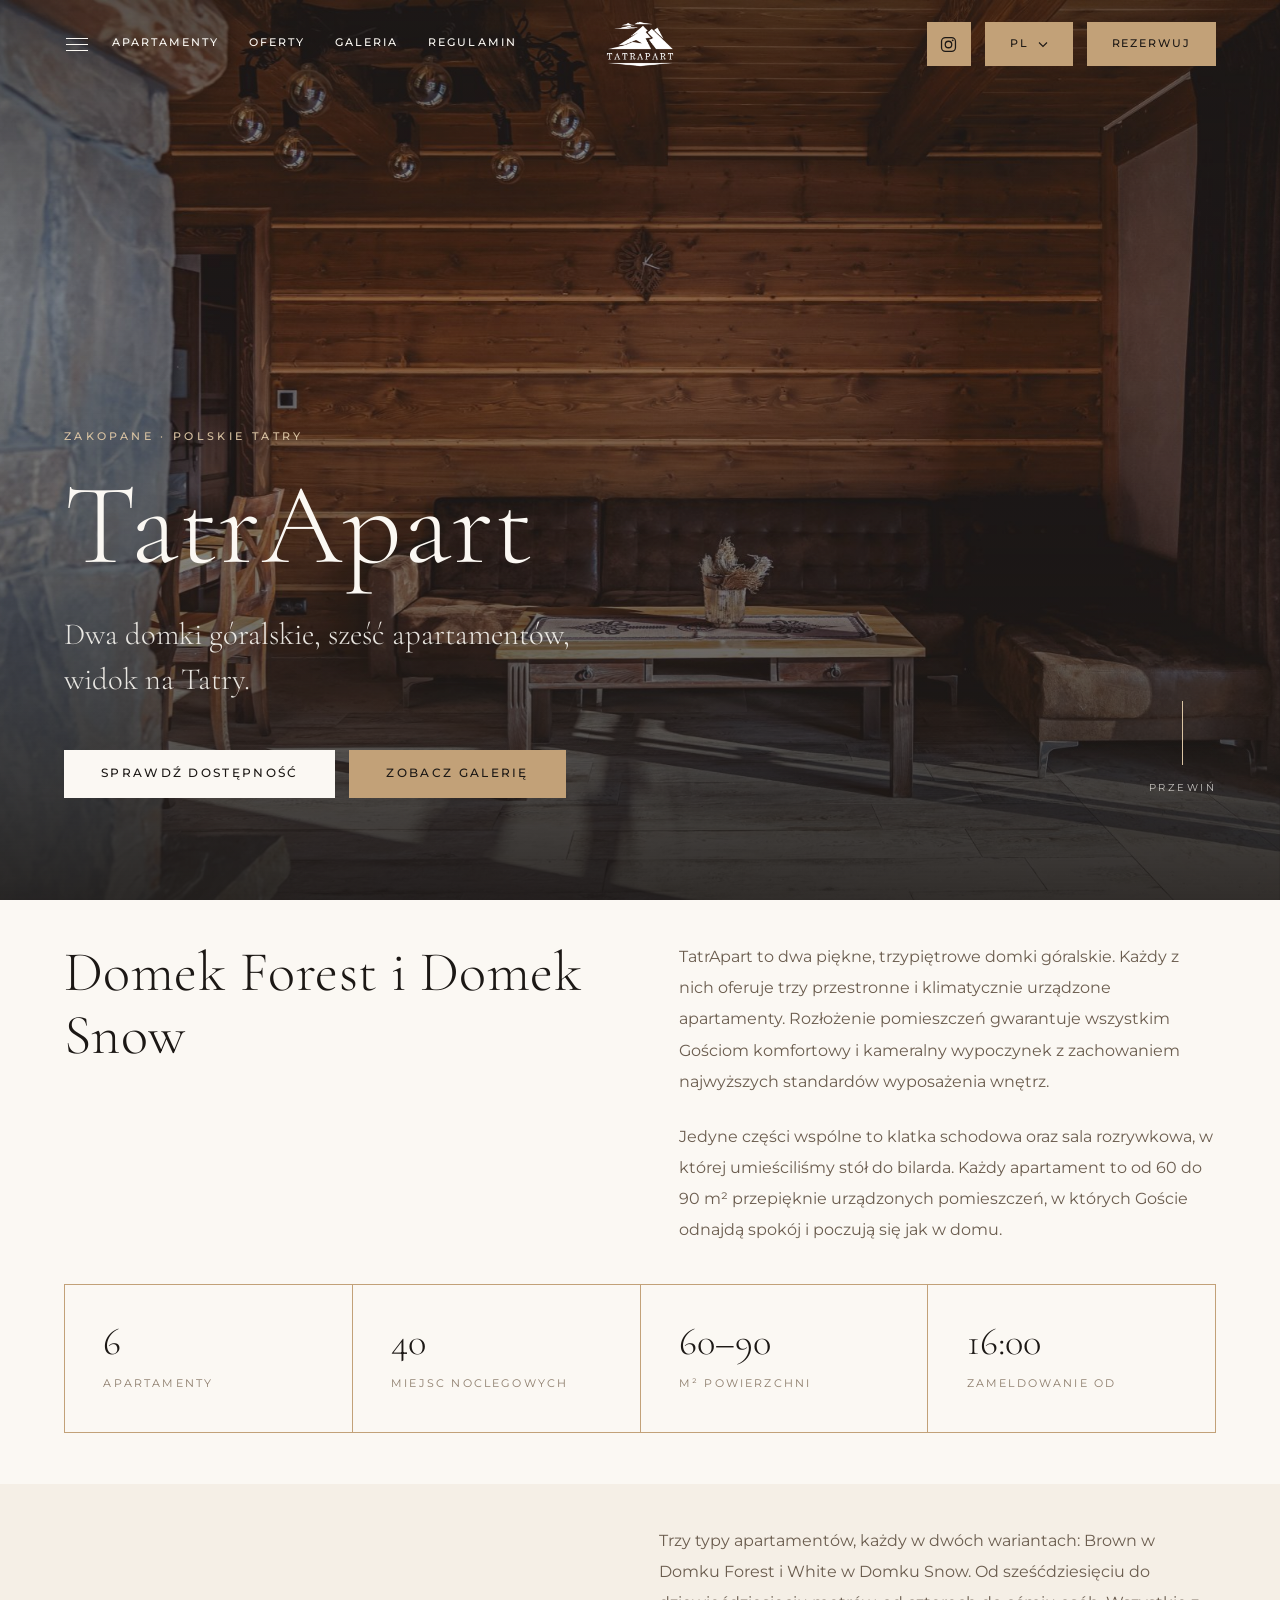
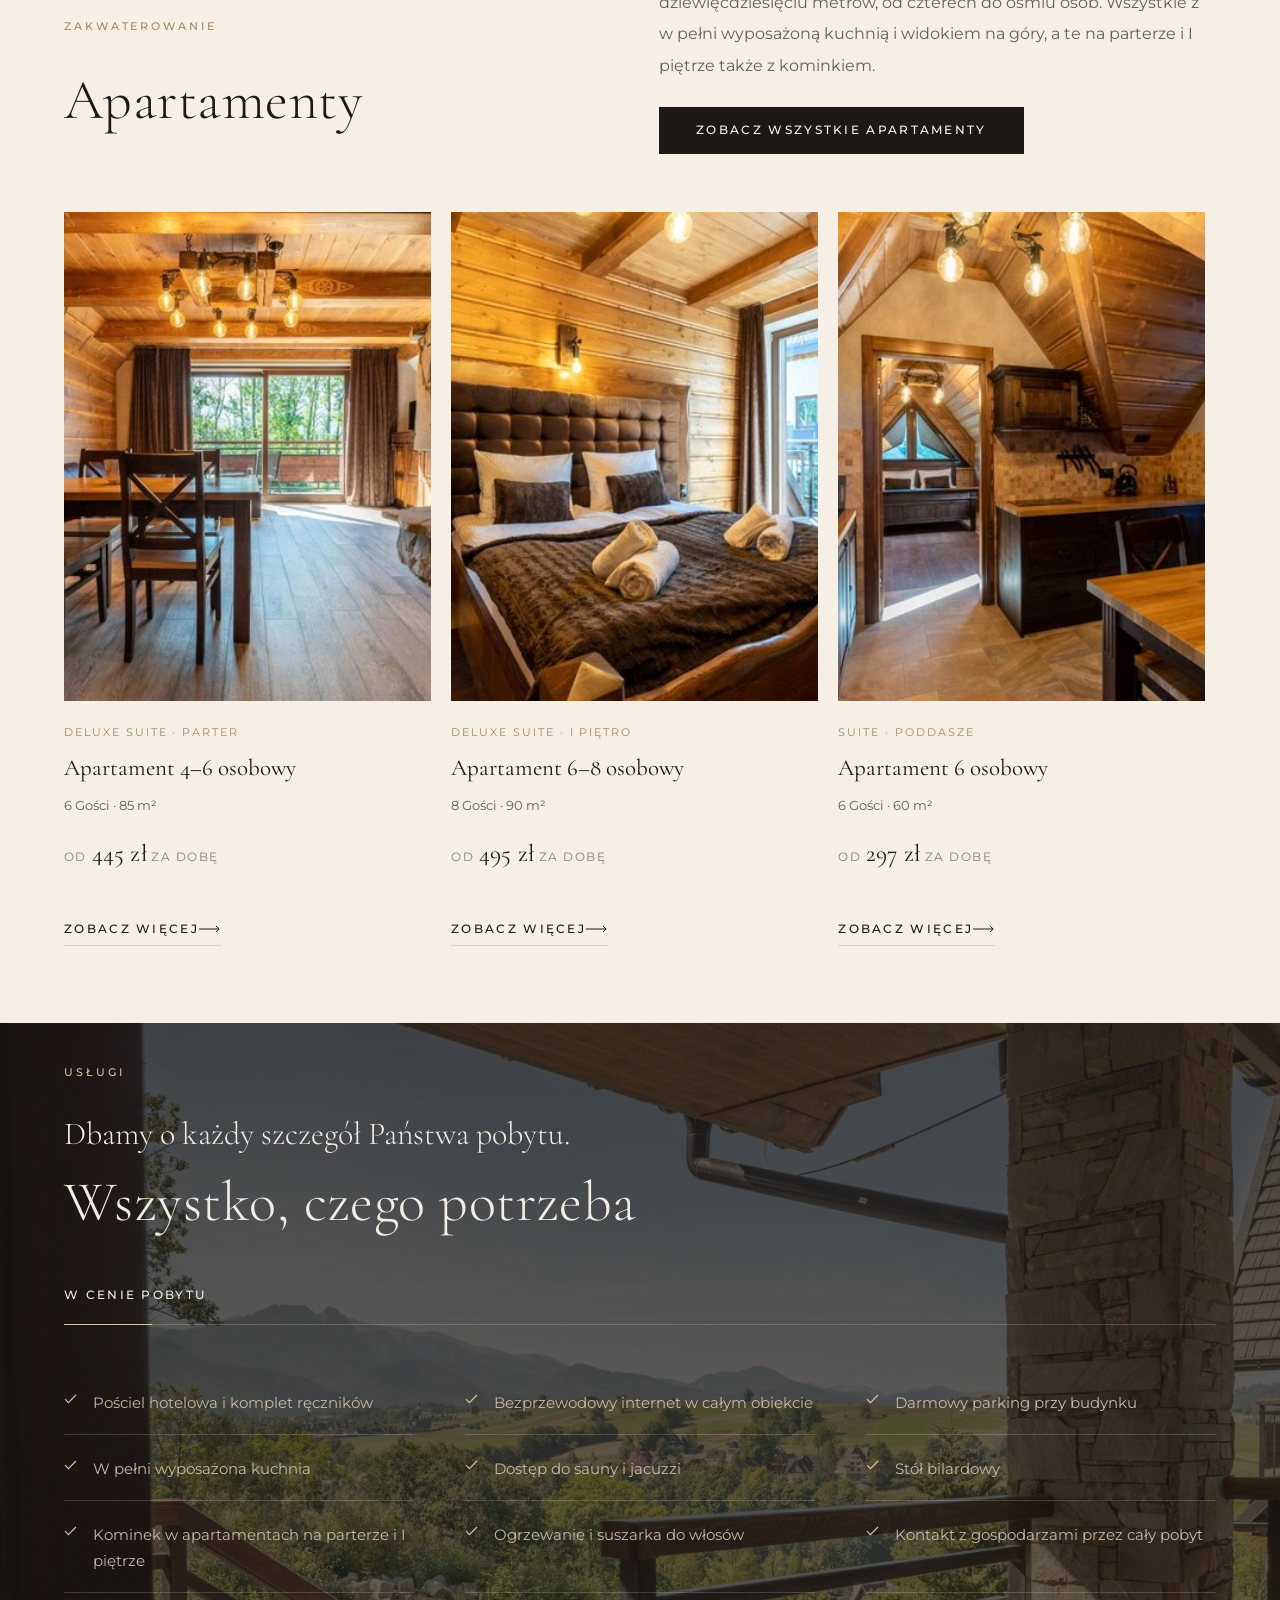
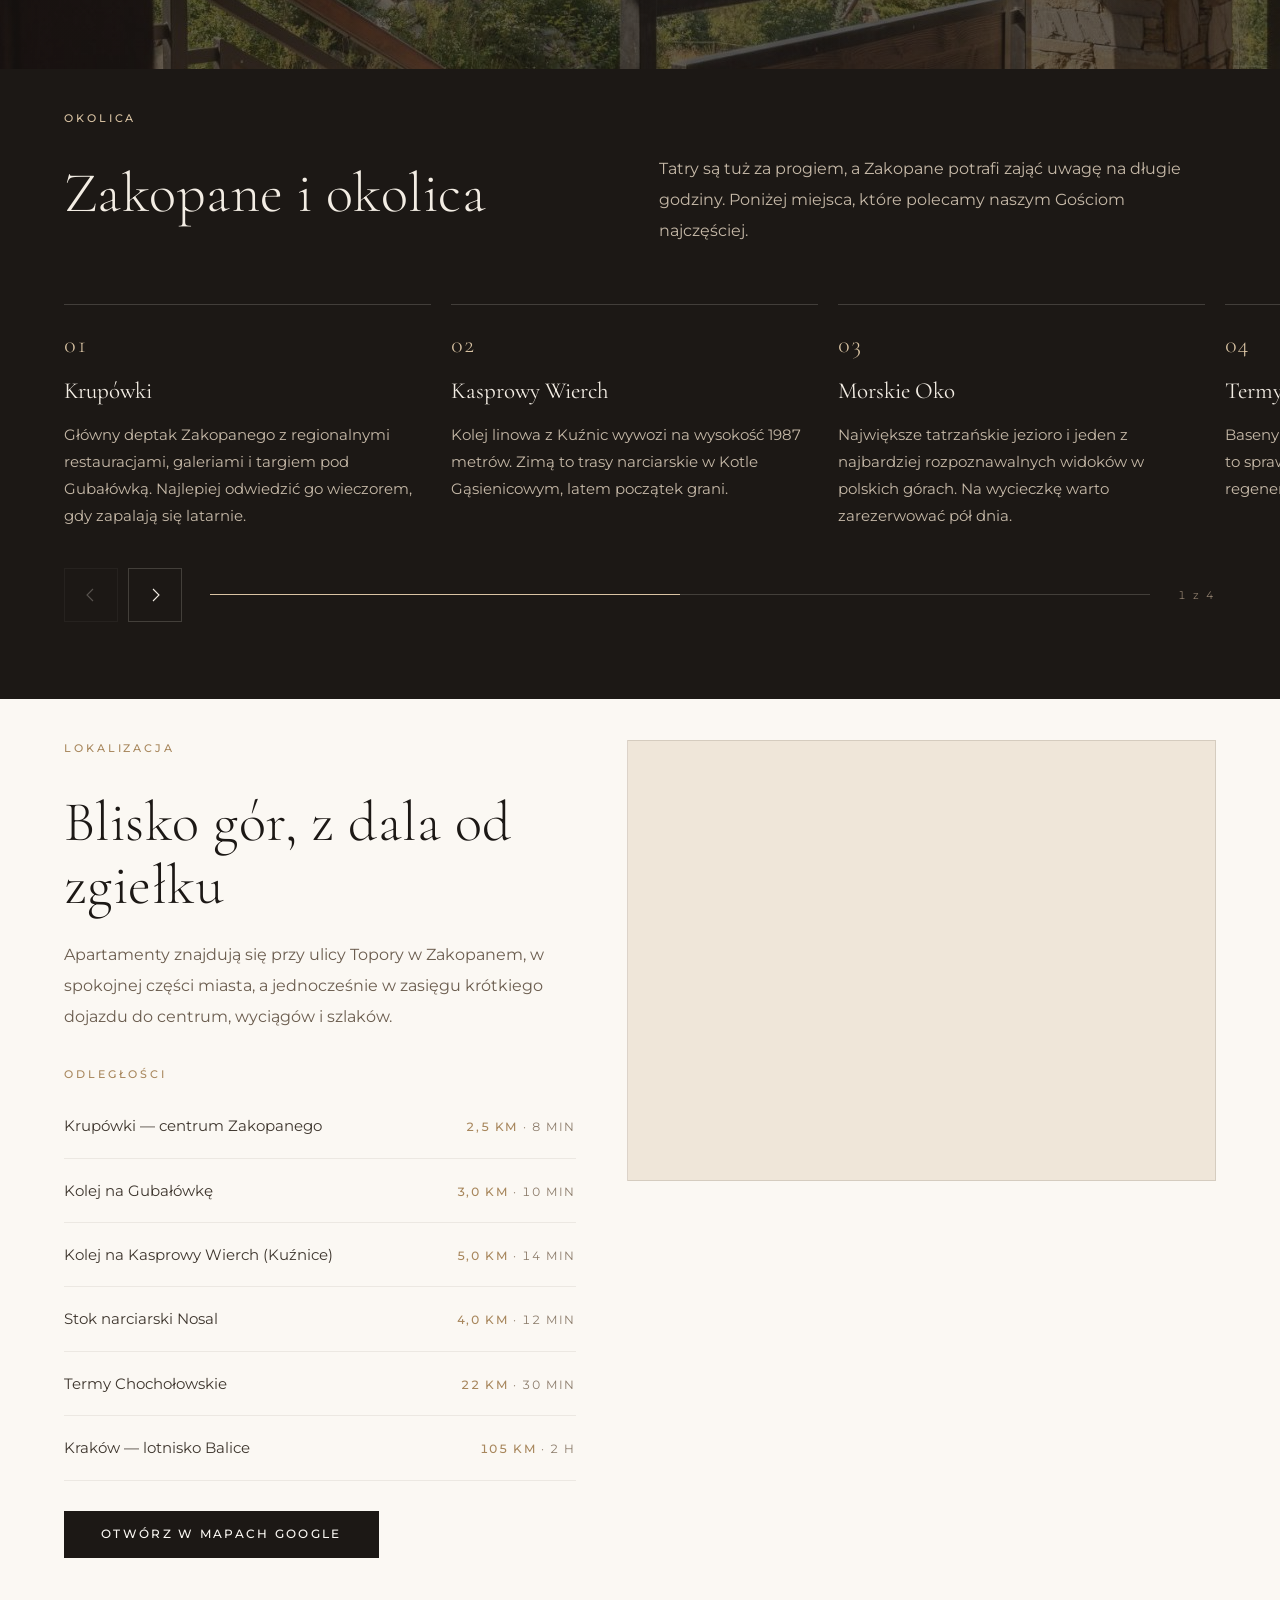
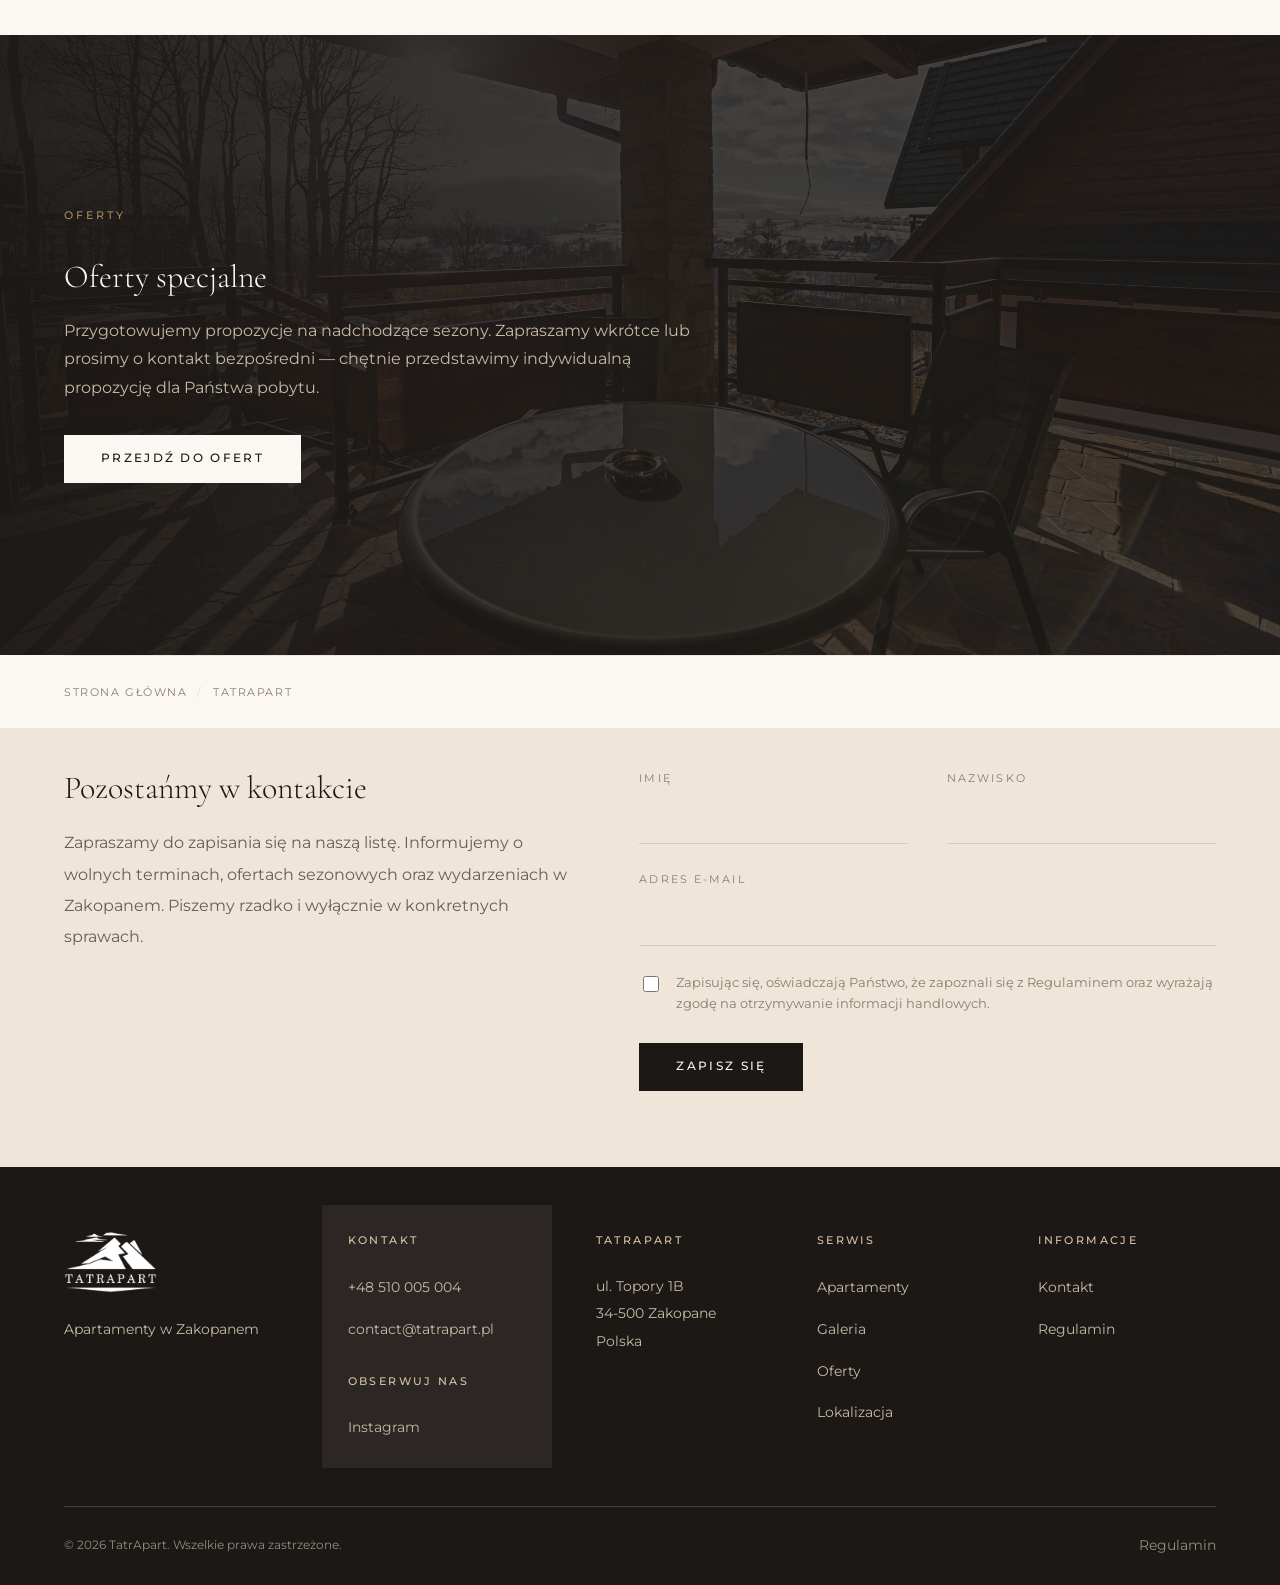
==== commit 4e0d9ee5: "Uslugi na zdjeciu, ikona Instagrama, silnik rezerwacji Hotres - tekst sekcji "Uslugi" lezy teraz na " ====
--- a/index.html
+++ b/index.html
@@ -59,6 +59,14 @@
     </a>
 
     <div class="header__right">
+      <a class="icon-btn" data-cfg-href="instagram" href="https://www.instagram.com/tatrapart/"
+         target="_blank" rel="noopener" aria-label="Instagram" title="Instagram">
+        <svg width="19" height="19" viewBox="0 0 24 24" fill="none" aria-hidden="true">
+          <rect x="3.2" y="3.2" width="17.6" height="17.6" rx="5" stroke="currentColor" stroke-width="1.6"/>
+          <circle cx="12" cy="12" r="4.1" stroke="currentColor" stroke-width="1.6"/>
+          <circle cx="17.3" cy="6.7" r="1.15" fill="currentColor"/>
+        </svg>
+      </a>
       <div class="lang">
         <button class="lang__btn" type="button" aria-expanded="false" aria-haspopup="true">
           <span class="sr-only" data-i18n="header.language">Język</span>
@@ -197,13 +205,12 @@
   </div>
 </section>
 
-<!-- ====================================================== ZDJĘCIE PEŁNOEKRANOWE -->
-<section class="full-bleed">
-  <img src="assets/images/gallery-02.jpg" alt="" loading="lazy" data-parallax="0.14">
-</section>
-
-<!-- ====================================================== USŁUGI -->
-<section class="section section--cream">
+<!-- ====================================================== USŁUGI NA ZDJĘCIU -->
+<section class="section section--dark section--shot">
+  <div class="section__media">
+    <img src="assets/images/gallery-02.jpg" alt="" loading="lazy" data-parallax="0.14">
+  </div>
+  <div class="section__scrim"></div>
   <div class="container">
     <div style="max-width:72ch;margin-bottom:clamp(34px,4vw,64px)" data-reveal>
       <span class="eyebrow" data-i18n="serv.eyebrow">Usługi</span>
--- a/assets/css/style.css
+++ b/assets/css/style.css
@@ -392,11 +392,26 @@
    wielkosc liter dawala dwa rozne prostokaty. */
 .header__right .lang__btn,
 .header__right .btn { height: 44px; padding: 0 24px; }
+.header__right .icon-btn { height: 44px; width: 44px; }
 /* Na telefonie ta sama para, tylko cieniej — zeby zmiescila sie obok logo. */
 @media (max-width: 560px) {
   .header__right { gap: 10px; }
   .header__right .lang__btn,
   .header__right .btn { height: 40px; padding: 0 15px; letter-spacing: .12em; }
+  .header__right .icon-btn { height: 40px; width: 40px; }
+}
+
+/* Kwadratowy przycisk z samym znakiem — na razie Instagram.
+   Ten sam debowy kolor i ta sama wysokosc co sasiedzi. */
+.icon-btn {
+  display: inline-grid; place-items: center;
+  background: var(--oak);
+  border: 1px solid var(--oak);
+  color: var(--ink);
+  transition: background-color .4s var(--ease), border-color .4s var(--ease), color .4s var(--ease);
+}
+.icon-btn:hover, .icon-btn:focus-visible {
+  background: var(--ink); border-color: var(--ink); color: var(--milk);
 }
 
 .lang__btn {
@@ -1432,13 +1447,20 @@
 .quote__author { font-size: .68rem; letter-spacing: .22em; text-transform: uppercase; color: var(--muted); }
 .section--dark .quote__text { color: var(--on-dark); }
 
-/* -------------------------------------------------------- 24. PELNE ZDJECIE */
-.full-bleed {
-  position: relative; overflow: hidden;
-  height: clamp(340px, 62vw, 720px);
-  background: var(--ink);
-}
-.full-bleed img { width: 100%; height: 120%; object-fit: cover; }
+/* ------------------------------------------------ 24. TEKST NA ZDJECIU */
+/* Sekcja z tekstem polozonym na zdjeciu. Zdjecie idzie pod spod, na nim
+   lezy przyciemnienie, a napisy stoja nad wszystkim. Kolory tekstu daje
+   klasa .section--dark, wiec obie klasy chodza w parze. */
+.section--shot { overflow: hidden; }
+.section--shot .section__media { position: absolute; inset: 0; }
+.section--shot .section__media img {
+  width: 100%; height: 120%; object-fit: cover;
+}
+.section--shot .section__scrim {
+  position: absolute; inset: 0;
+  background: linear-gradient(to bottom, rgba(28, 24, 21, .76), rgba(28, 24, 21, .68));
+}
+.section--shot > .container { position: relative; z-index: 1; }
 
 /* ------------------------------------------------------ 25. DOSTEPNOSC */
 @media (prefers-reduced-motion: reduce) {
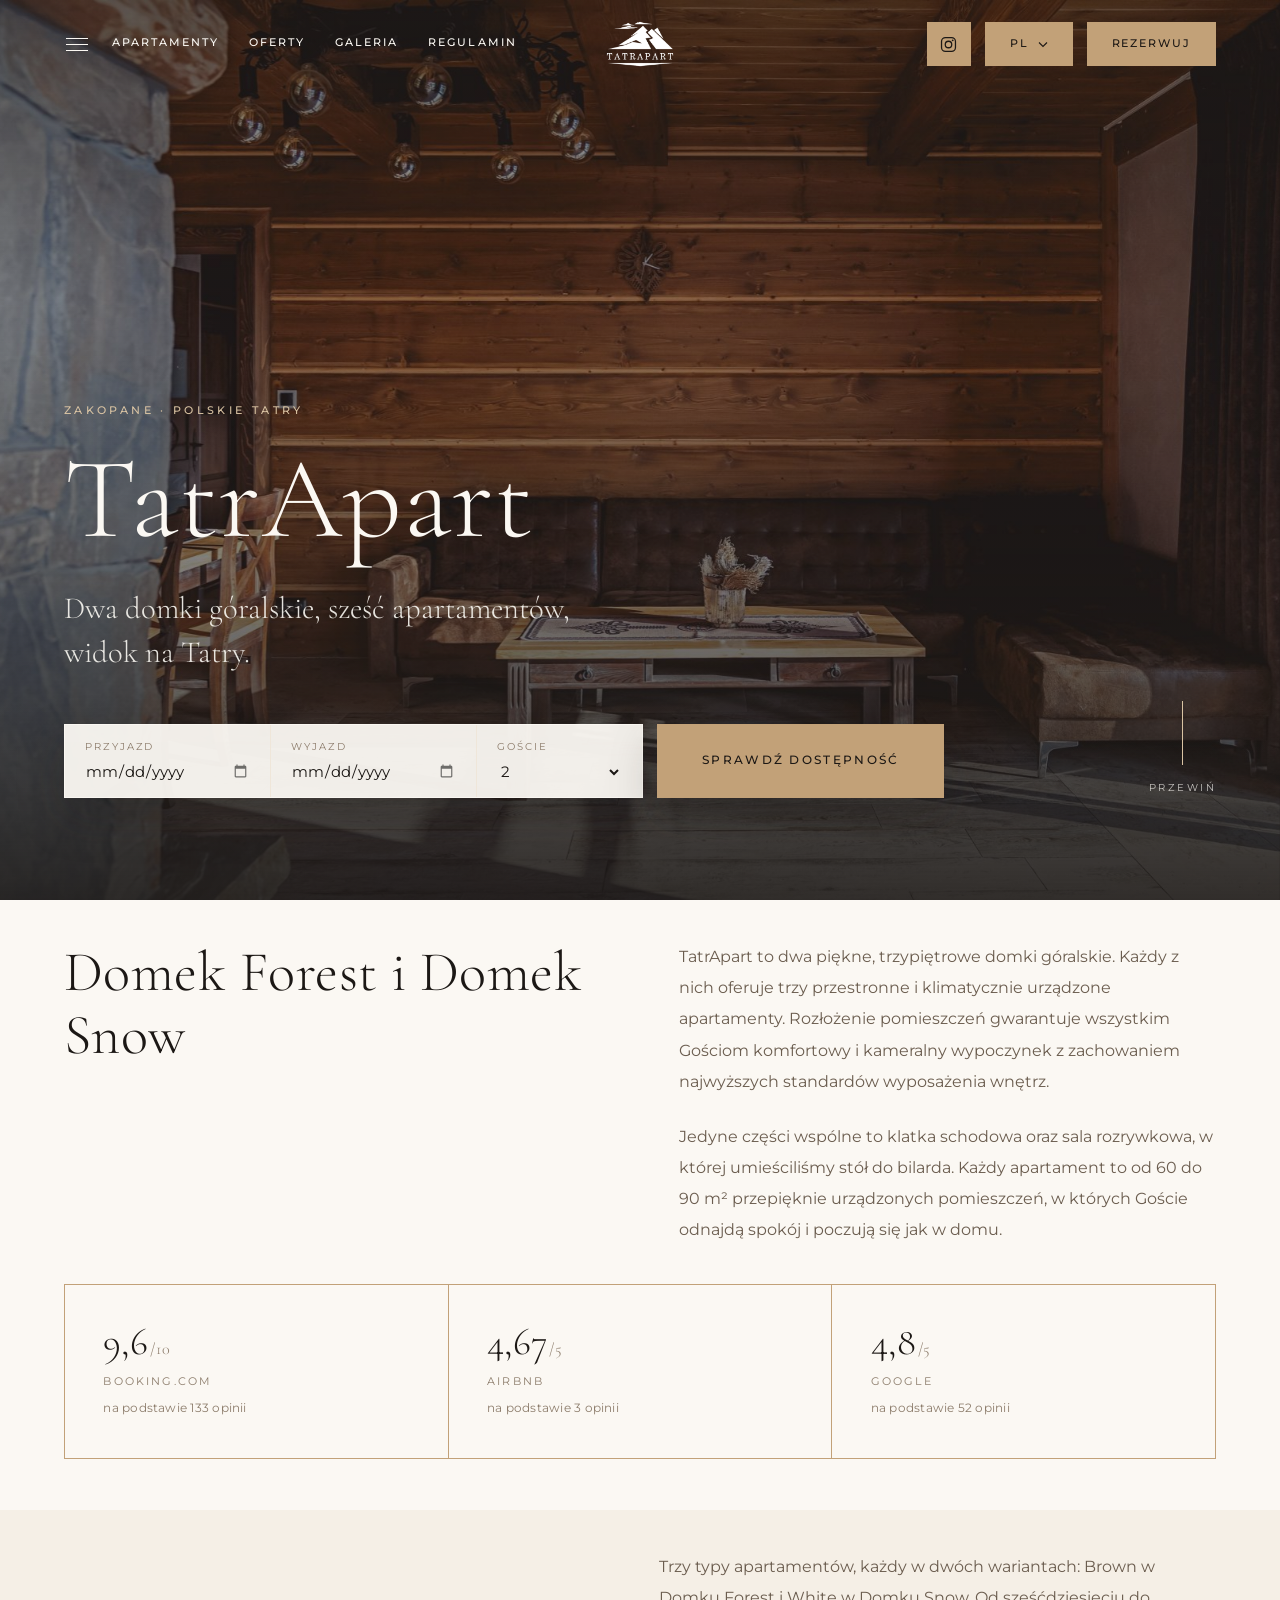
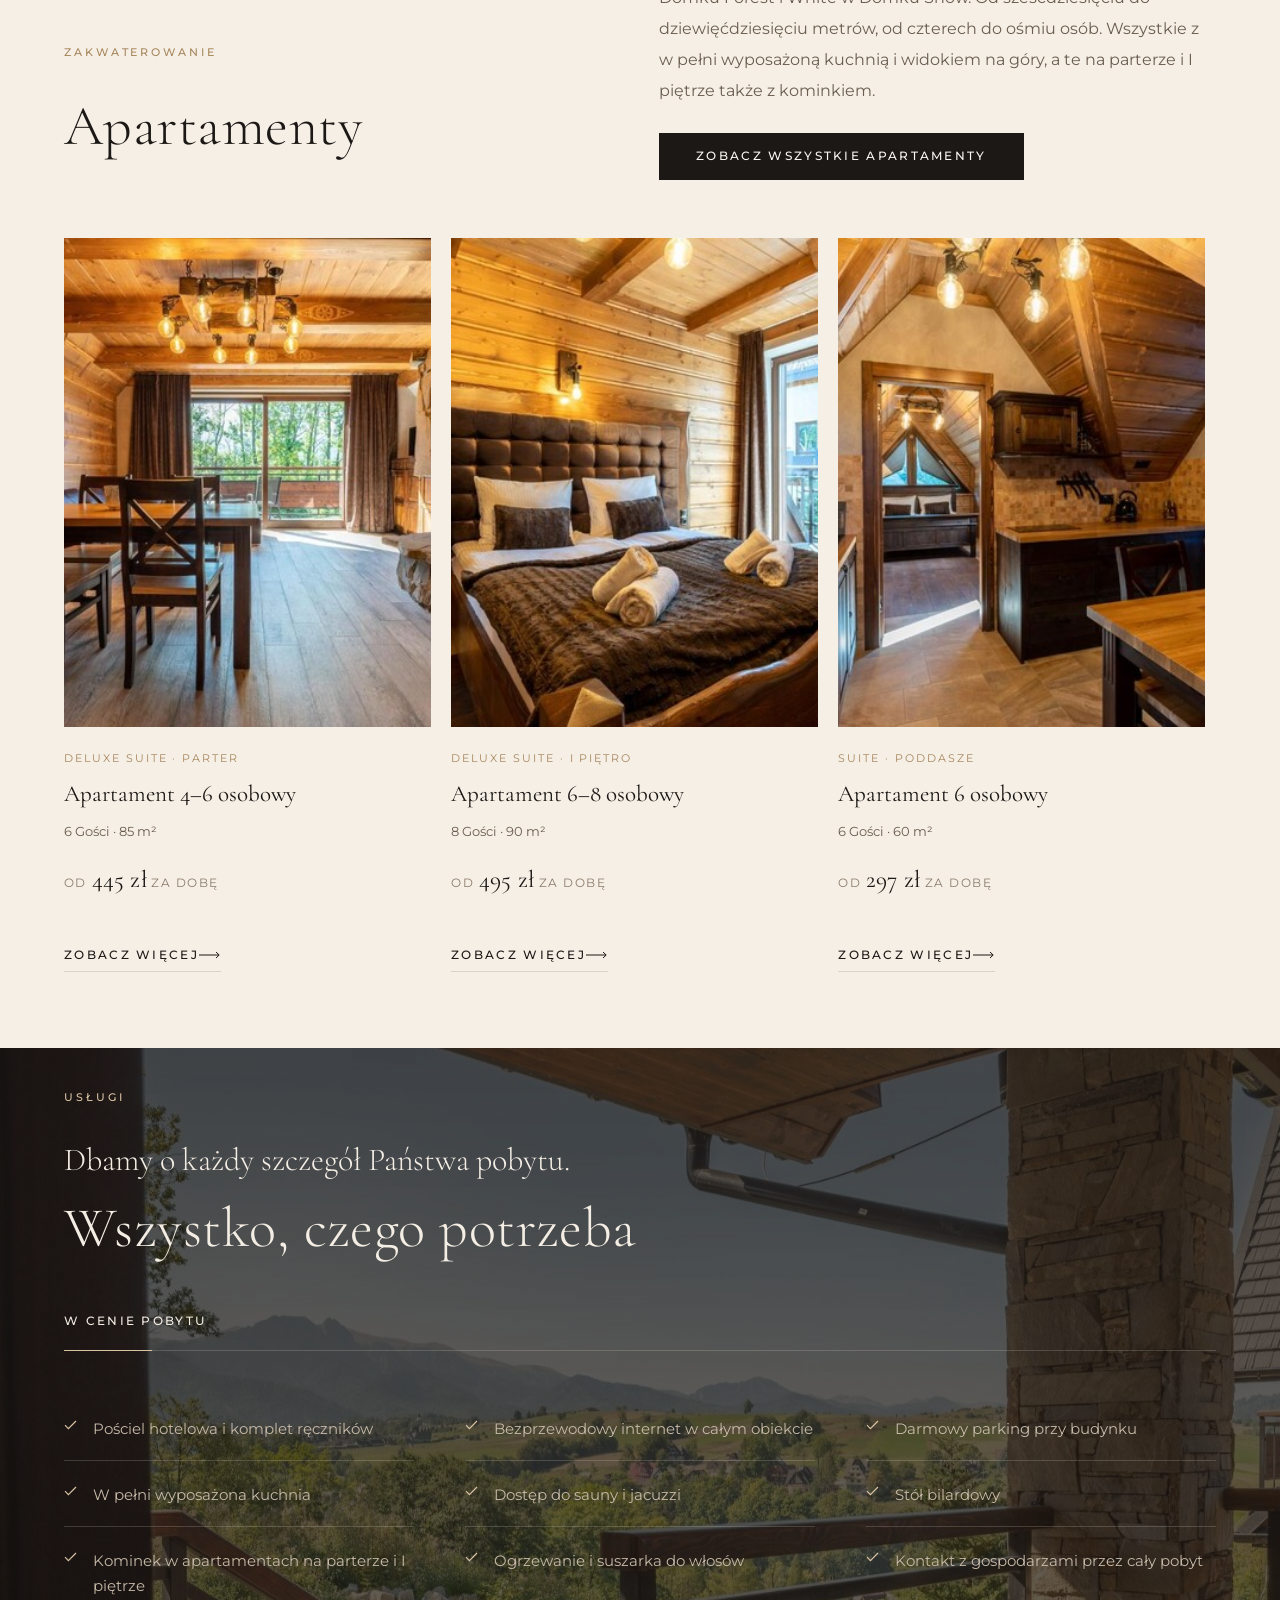
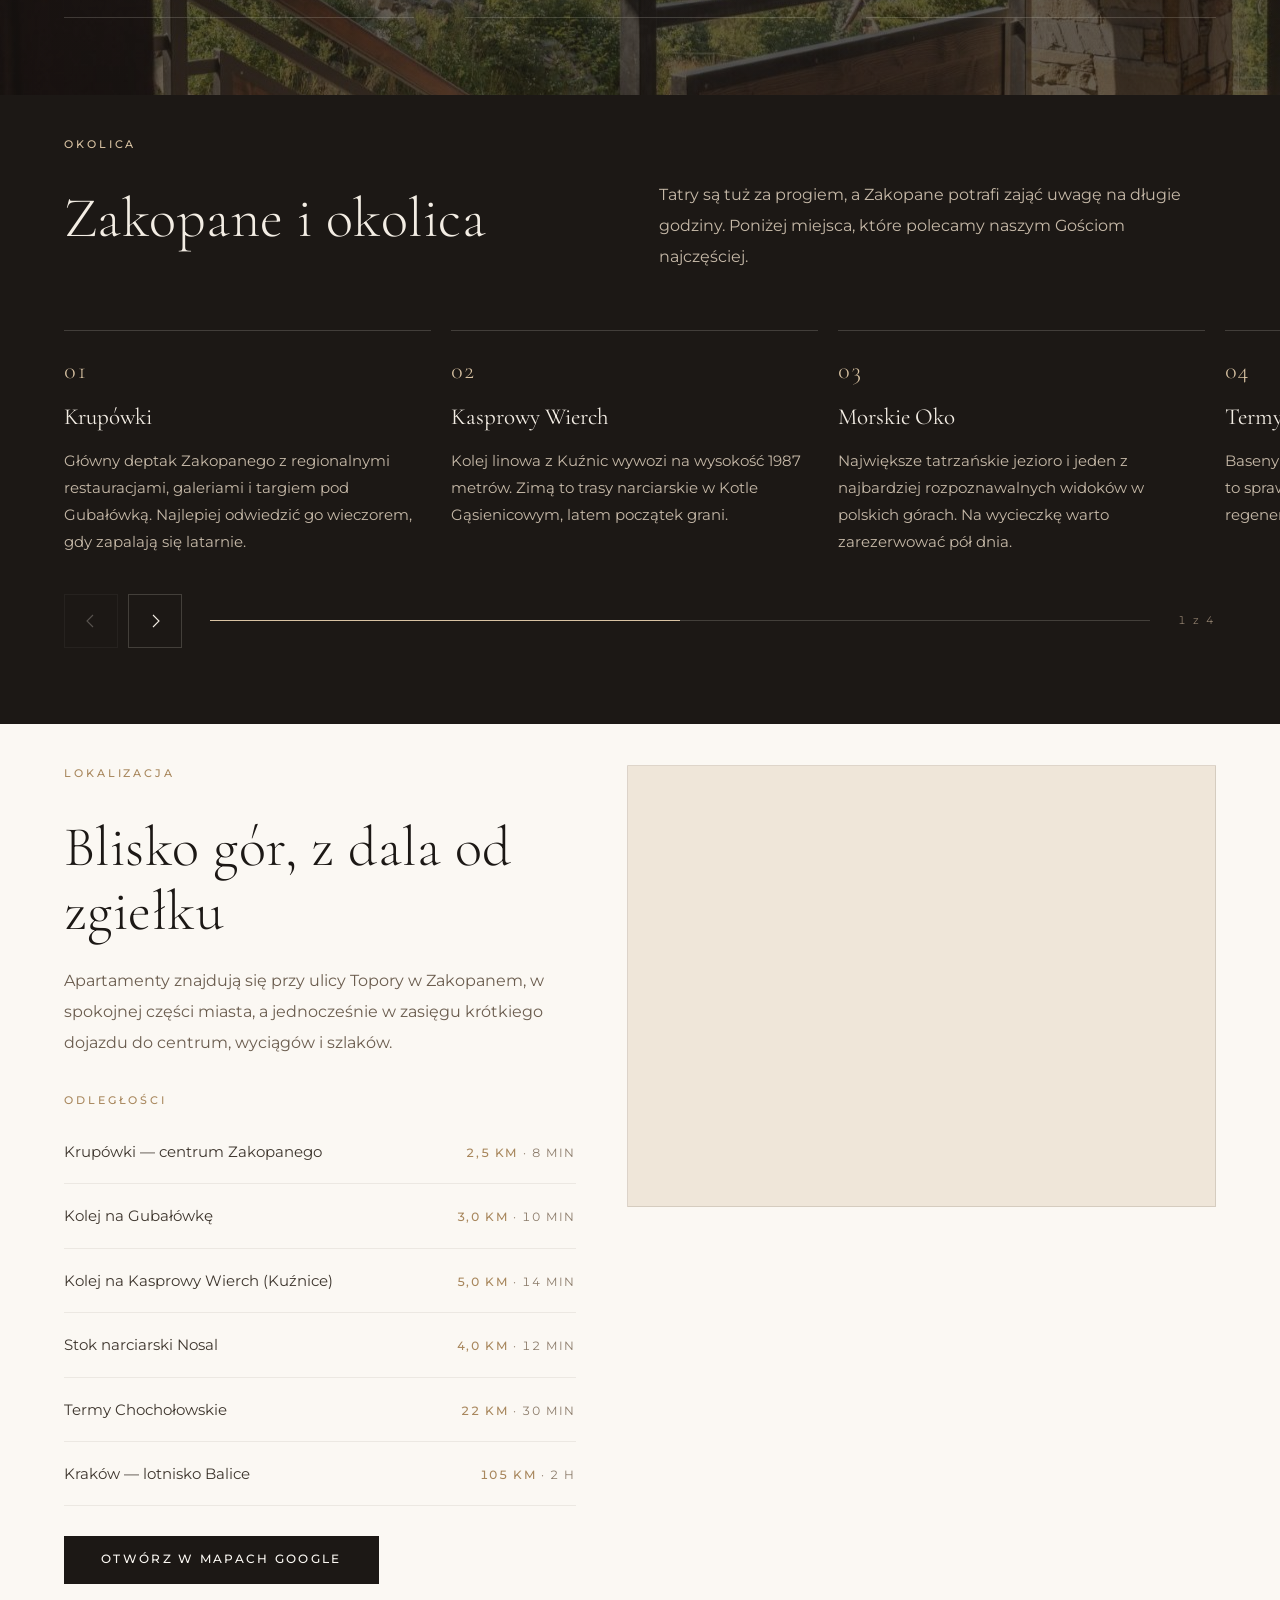
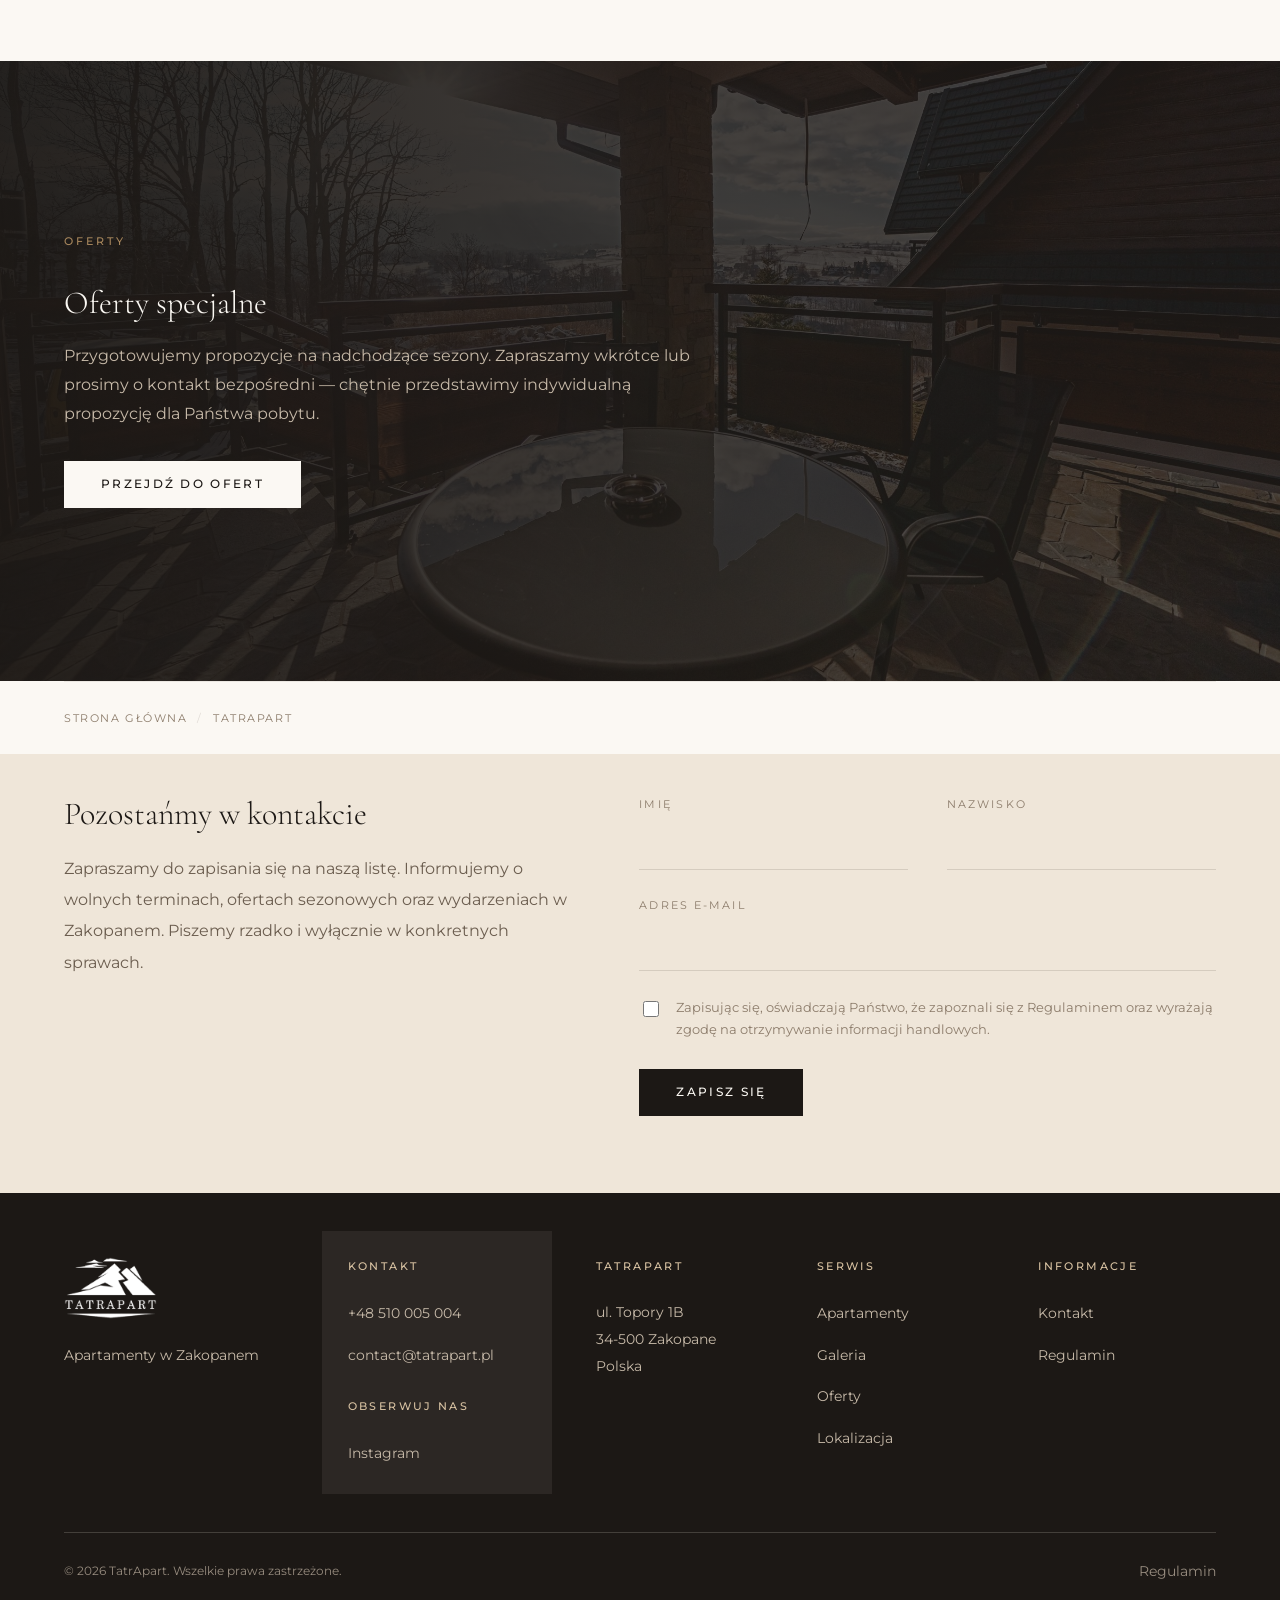
==== commit f2364974: "Panel wyboru dat w hero, oceny obiektu, przycisk przy cenie - przycisk "Sprawdz dostepnosc" przy apa" ====
--- a/index.html
+++ b/index.html
@@ -135,10 +135,28 @@
     <span class="hero__eyebrow" data-i18n="hero.eyebrow">Zakopane · Polskie Tatry</span>
     <h1 class="hero__title" data-i18n="hero.title">TatrApart</h1>
     <p class="hero__tagline" data-i18n="hero.tagline">Dwa domki góralskie, sześć apartamentów, widok na Tatry.</p>
-    <div class="hero__actions">
-      <a class="btn btn--light" data-book=""><span data-i18n="common.checkAvail">Sprawdź dostępność</span></a>
-      <a class="btn btn--oak" href="#" data-lightbox="0"><span data-i18n="common.viewImages">Zobacz galerię</span></a>
-    </div>
+    <!-- Panel wyboru dat. Po kliknieciu przycisku daty i liczba osob
+         jada razem z Gosciem do silnika rezerwacji Hotres. -->
+    <form class="bookbox" data-bookbox>
+      <div class="bookbox__panel">
+        <label class="bookbox__field">
+          <span class="bookbox__label" data-i18n="book.arrival">Przyjazd</span>
+          <input class="bookbox__input" type="date" name="arrival" autocomplete="off">
+        </label>
+        <label class="bookbox__field">
+          <span class="bookbox__label" data-i18n="book.departure">Wyjazd</span>
+          <input class="bookbox__input" type="date" name="departure" autocomplete="off">
+        </label>
+        <label class="bookbox__field bookbox__field--guests">
+          <span class="bookbox__label" data-i18n="book.guests">Goście</span>
+          <select class="bookbox__input" name="adults"></select>
+        </label>
+      </div>
+      <button class="btn btn--oak bookbox__go" type="submit">
+        <span data-i18n="common.checkAvail">Sprawdź dostępność</span>
+      </button>
+      <p class="bookbox__error" data-bookbox-error hidden></p>
+    </form>
   </div>
 
   <div class="hero__scroll" aria-hidden="true">
@@ -162,10 +180,10 @@
   </div>
 </section>
 
-<!-- ====================================================== LICZBY -->
+<!-- ====================================================== OCENY -->
 <section class="section section--tight section--milk section--flush-top">
   <div class="container">
-    <div class="facts" data-mount="facts" data-reveal></div>
+    <div class="facts facts--ratings" data-mount="ratings" data-reveal></div>
   </div>
 </section>
 
@@ -454,6 +472,7 @@
 </div>
 
 <script src="assets/js/site-config.js"></script>
+<script src="assets/data/ratings.js"></script>
 <script src="assets/js/i18n.js"></script>
 <script src="assets/js/main.js"></script>
 </body>
--- a/assets/css/style.css
+++ b/assets/css/style.css
@@ -593,6 +593,76 @@
 
 .hero__actions { display: flex; flex-wrap: wrap; gap: 14px; align-items: center; }
 
+/* --- Panel wyboru dat w hero ---------------------------------------------
+   Jasna plyta z trzema polami, a tuz obok debowy przycisk — celowo w innym
+   kolorze niz plyta, zeby od razu rzucal sie w oczy. */
+.bookbox {
+  display: flex; flex-wrap: wrap; align-items: stretch;
+  gap: 14px;
+  max-width: 880px;
+}
+.bookbox__panel {
+  flex: 1 1 420px;
+  display: grid;
+  grid-template-columns: 1fr 1fr .8fr;
+  background: rgba(251, 248, 243, .95);
+  border: 1px solid rgba(251, 248, 243, .95);
+  box-shadow: 0 18px 46px rgba(28, 24, 21, .28);
+}
+.bookbox__field {
+  display: flex; flex-direction: column; justify-content: center;
+  gap: 5px;
+  padding: 13px clamp(14px, 1.6vw, 20px);
+  border-right: 1px solid var(--cream);
+  cursor: pointer;
+  min-width: 0;
+}
+.bookbox__field:last-child { border-right: 0; }
+.bookbox__label {
+  font-size: .6rem; letter-spacing: .20em; text-transform: uppercase;
+  color: var(--muted);
+}
+.bookbox__input {
+  width: 100%;
+  border: 0; background: transparent; padding: 0;
+  font-family: inherit; font-size: .95rem; color: var(--ink);
+  /* Jednakowa wysokosc pol daty i listy osob — bez tego podpisy
+     nad nimi staja na roznych wysokosciach. */
+  height: 1.55em; line-height: 1.55;
+  cursor: pointer;
+}
+.bookbox__input:focus { outline: 0; }
+.bookbox__field:focus-within { background: var(--milk-2); }
+/* Ikona kalendarza w debowym odcieniu zamiast domyslnej szarej */
+.bookbox__input::-webkit-calendar-picker-indicator { opacity: .55; cursor: pointer; }
+.bookbox__input::-webkit-calendar-picker-indicator:hover { opacity: 1; }
+
+/* Kolor bierze z .btn--oak — celowo inny niz jasna plyta obok. */
+.bookbox__go {
+  flex: 0 0 auto;
+  /* Na szerokim ekranie wysokosc bierze sie z rozciagniecia obok plyty,
+     na telefonie przycisk stoi sam i musi miec wlasne odstepy. */
+  padding: 17px clamp(26px, 3.4vw, 44px);
+  box-shadow: 0 18px 46px rgba(28, 24, 21, .28);
+}
+.bookbox__error {
+  flex: 1 1 100%;
+  margin: 0;
+  font-size: .78rem; color: var(--milk);
+  background: rgba(28, 24, 21, .62);
+  padding: 8px 14px;
+}
+
+@media (max-width: 720px) {
+  .bookbox { gap: 12px; }
+  .bookbox__panel { flex: 1 1 100%; grid-template-columns: 1fr 1fr; }
+  .bookbox__field--guests {
+    grid-column: 1 / -1;
+    border-right: 0; border-top: 1px solid var(--cream);
+  }
+  .bookbox__go { flex: 1 1 100%; }
+}
+
 .hero__scroll {
   position: absolute;
   right: var(--gutter);
@@ -1144,6 +1214,38 @@
 }
 .facts .v { font-size: .68rem; letter-spacing: .20em; text-transform: uppercase; color: var(--muted); }
 
+/* --- Ramka z ocenami -----------------------------------------------------
+   Ten sam ksztalt co ramka z liczbami, tylko trzy kafelki zamiast czterech.
+   Kazdy jest odnosnikiem do serwisu, z ktorego pochodzi ocena. */
+/* Na telefonie oceny ida jedna pod druga, potem 2 + 1, na koncu trzy obok siebie */
+.facts--ratings { grid-template-columns: 1fr; }
+@media (min-width: 560px) {
+  .facts--ratings { grid-template-columns: repeat(2, 1fr); }
+  .facts--ratings .rating:last-child { grid-column: 1 / -1; }
+}
+@media (min-width: 720px) {
+  .facts--ratings { grid-template-columns: repeat(3, 1fr); }
+  .facts--ratings .rating:last-child { grid-column: auto; }
+}
+.facts--ratings .rating {
+  background: var(--milk);
+  padding: clamp(24px, 3vw, 40px);
+  display: block;
+  color: inherit; text-decoration: none;
+  transition: background-color .4s var(--ease);
+}
+a.rating:hover, a.rating:focus-visible { background: var(--milk-2); }
+.facts--ratings .k { margin-bottom: 10px; }
+.rating__max {
+  font-size: .42em; letter-spacing: .04em; color: var(--muted);
+  margin-left: 2px;
+}
+.rating__count {
+  margin-top: 7px;
+  font-size: .72rem; color: var(--muted); letter-spacing: .02em;
+}
+
+
 /* ----------------------------------------------- 22. LISTA APARTAMENTOW */
 .apt-row {
   padding-block: clamp(34px, 4vw, 64px);
@@ -1258,7 +1360,7 @@
 
 /* Blok wyposazenia stoi pod dwiema kolumnami, wiec ma wlasny odstep */
 .apt-row__amenities { margin-top: clamp(26px, 3vw, 44px); }
-.apt-row__actions { display: flex; gap: 12px; flex-wrap: wrap; }
+.apt-row__actions { display: flex; gap: 12px; flex-wrap: wrap; margin-top: clamp(22px, 2.4vw, 32px); }
 
 .amenity {
   display: flex; align-items: center; gap: 14px;
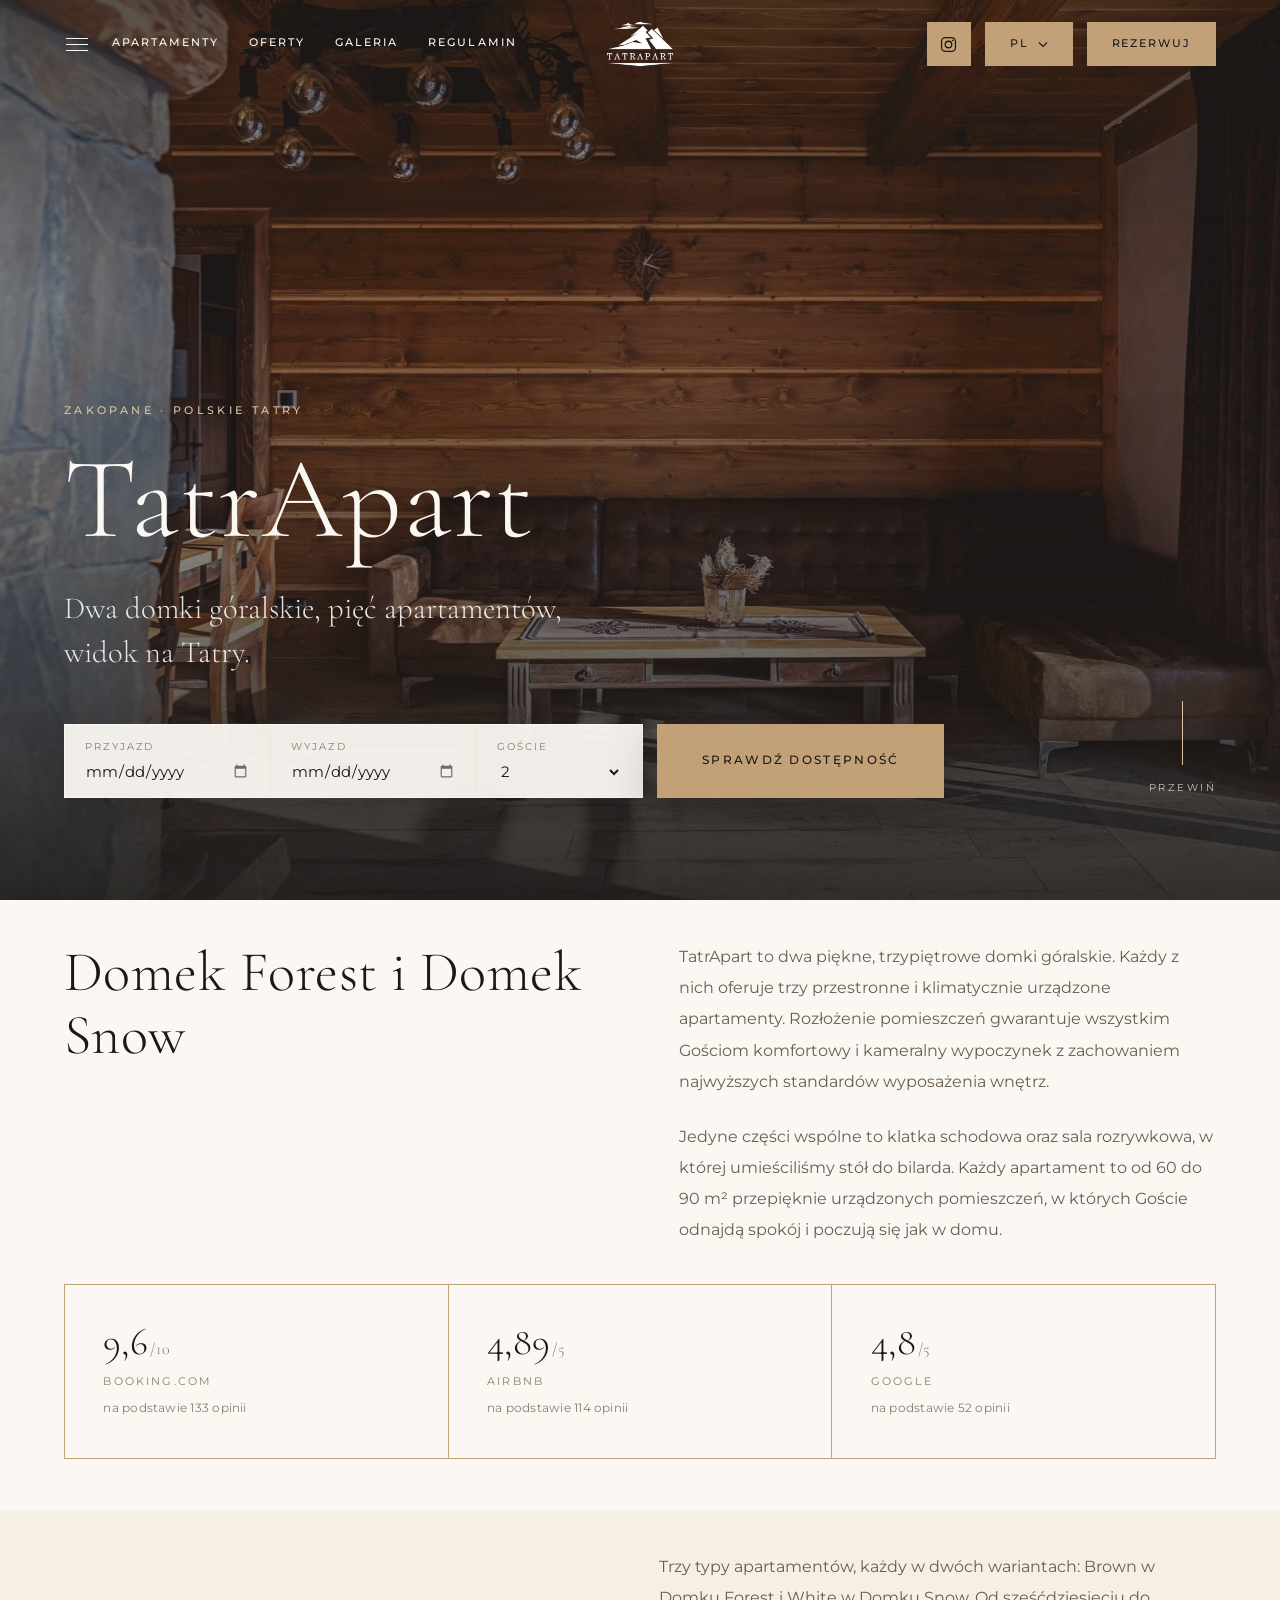
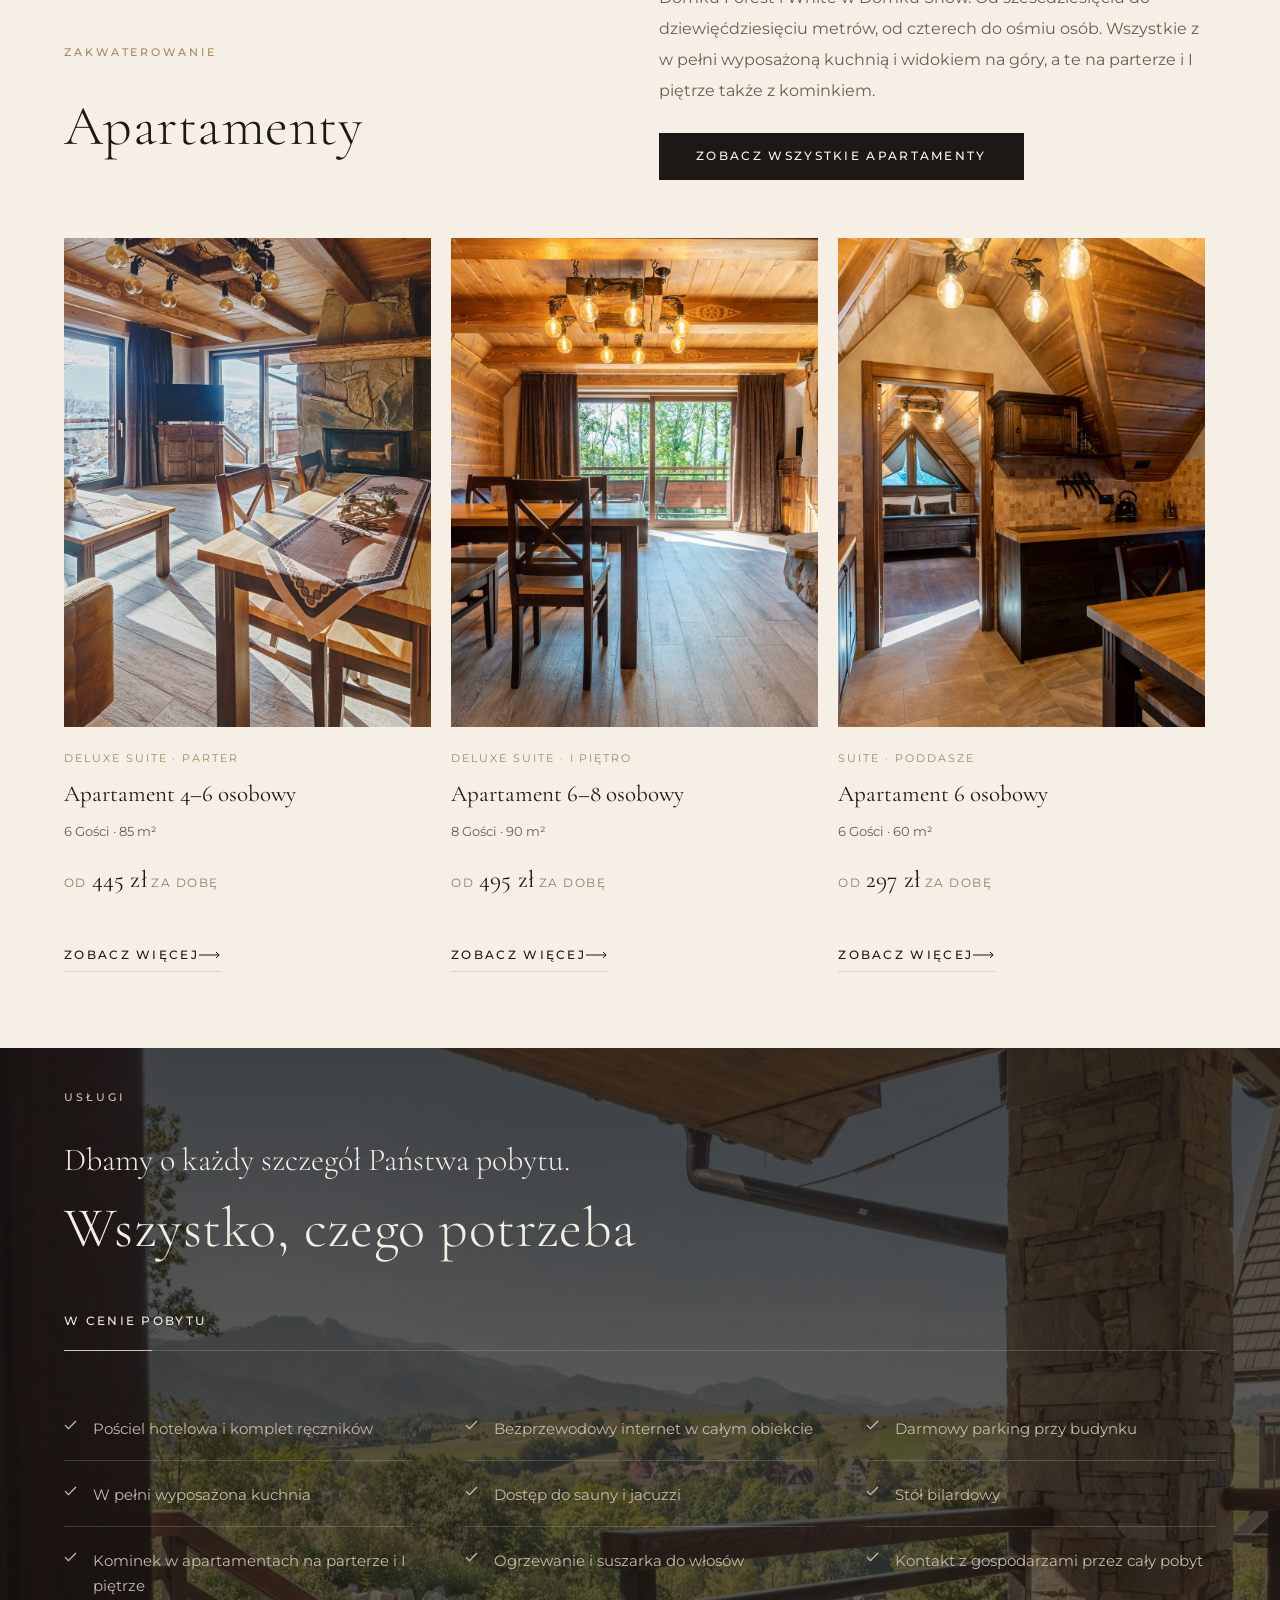
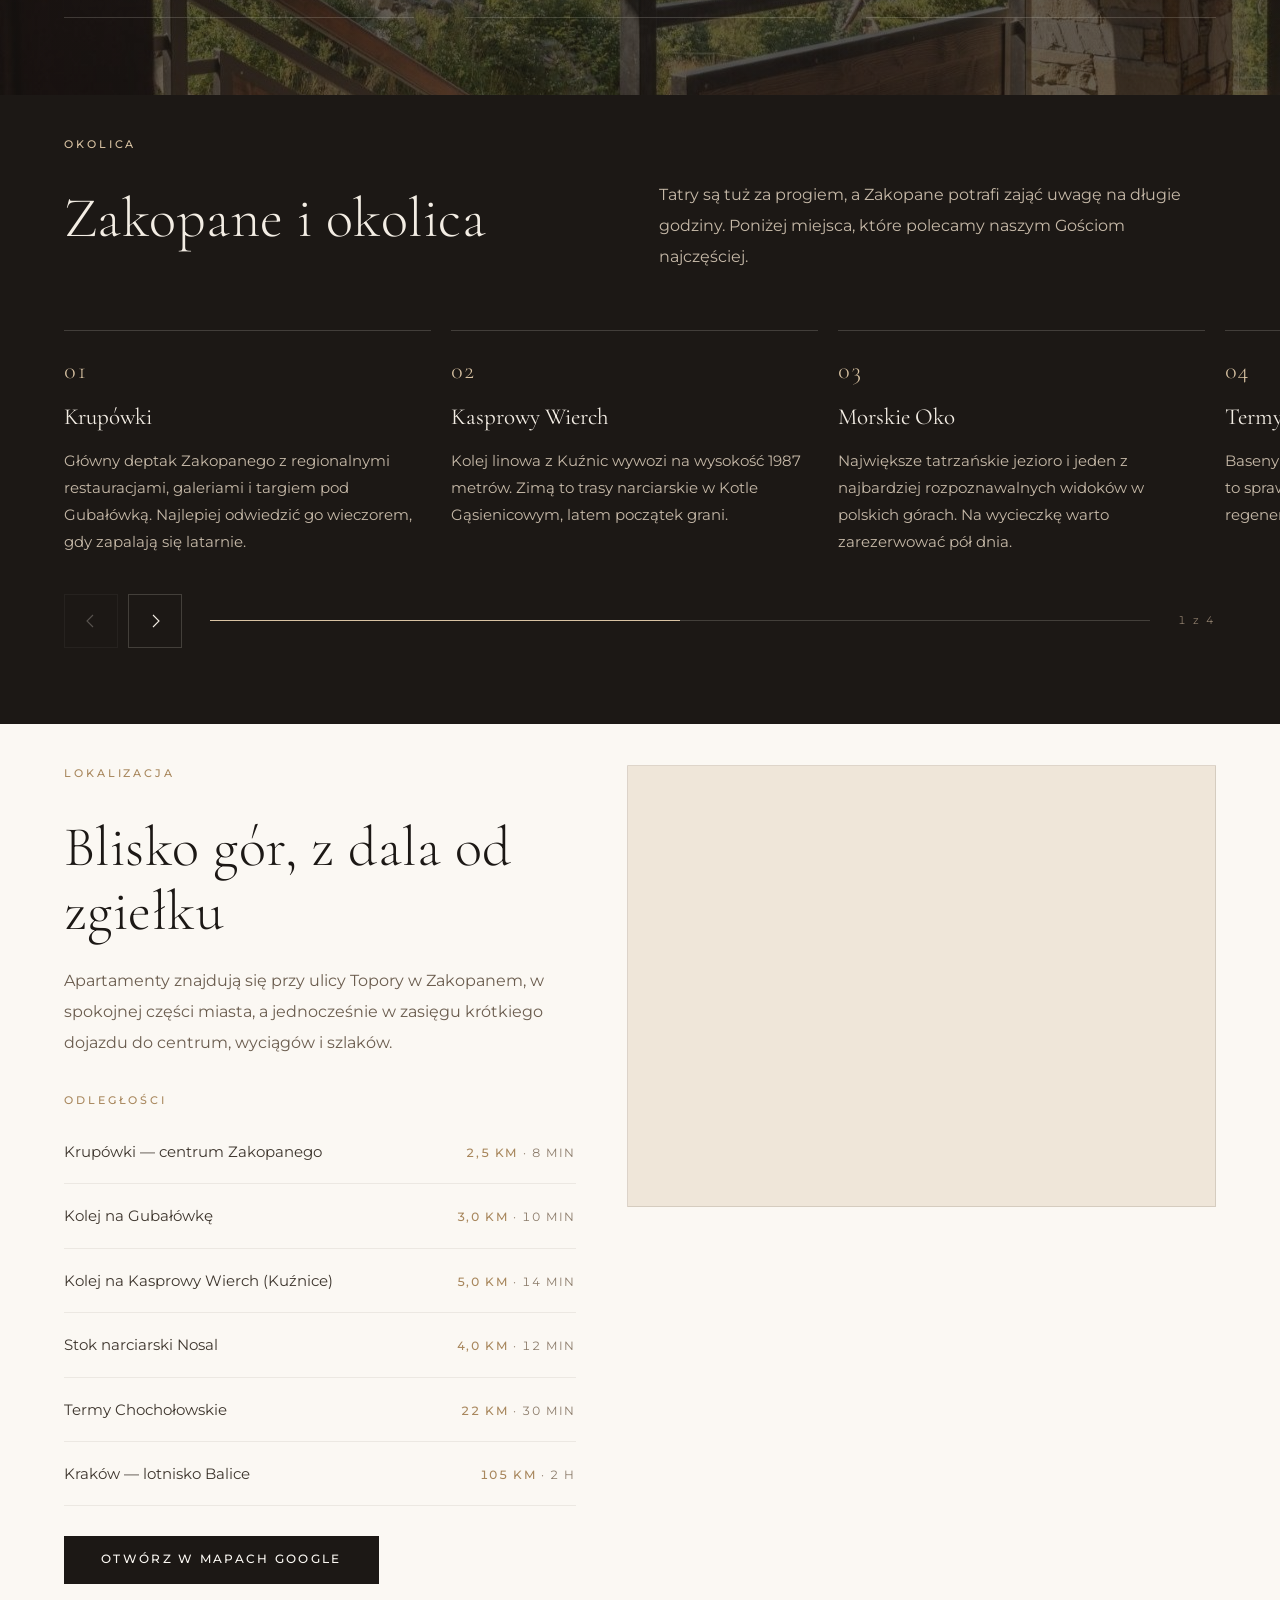
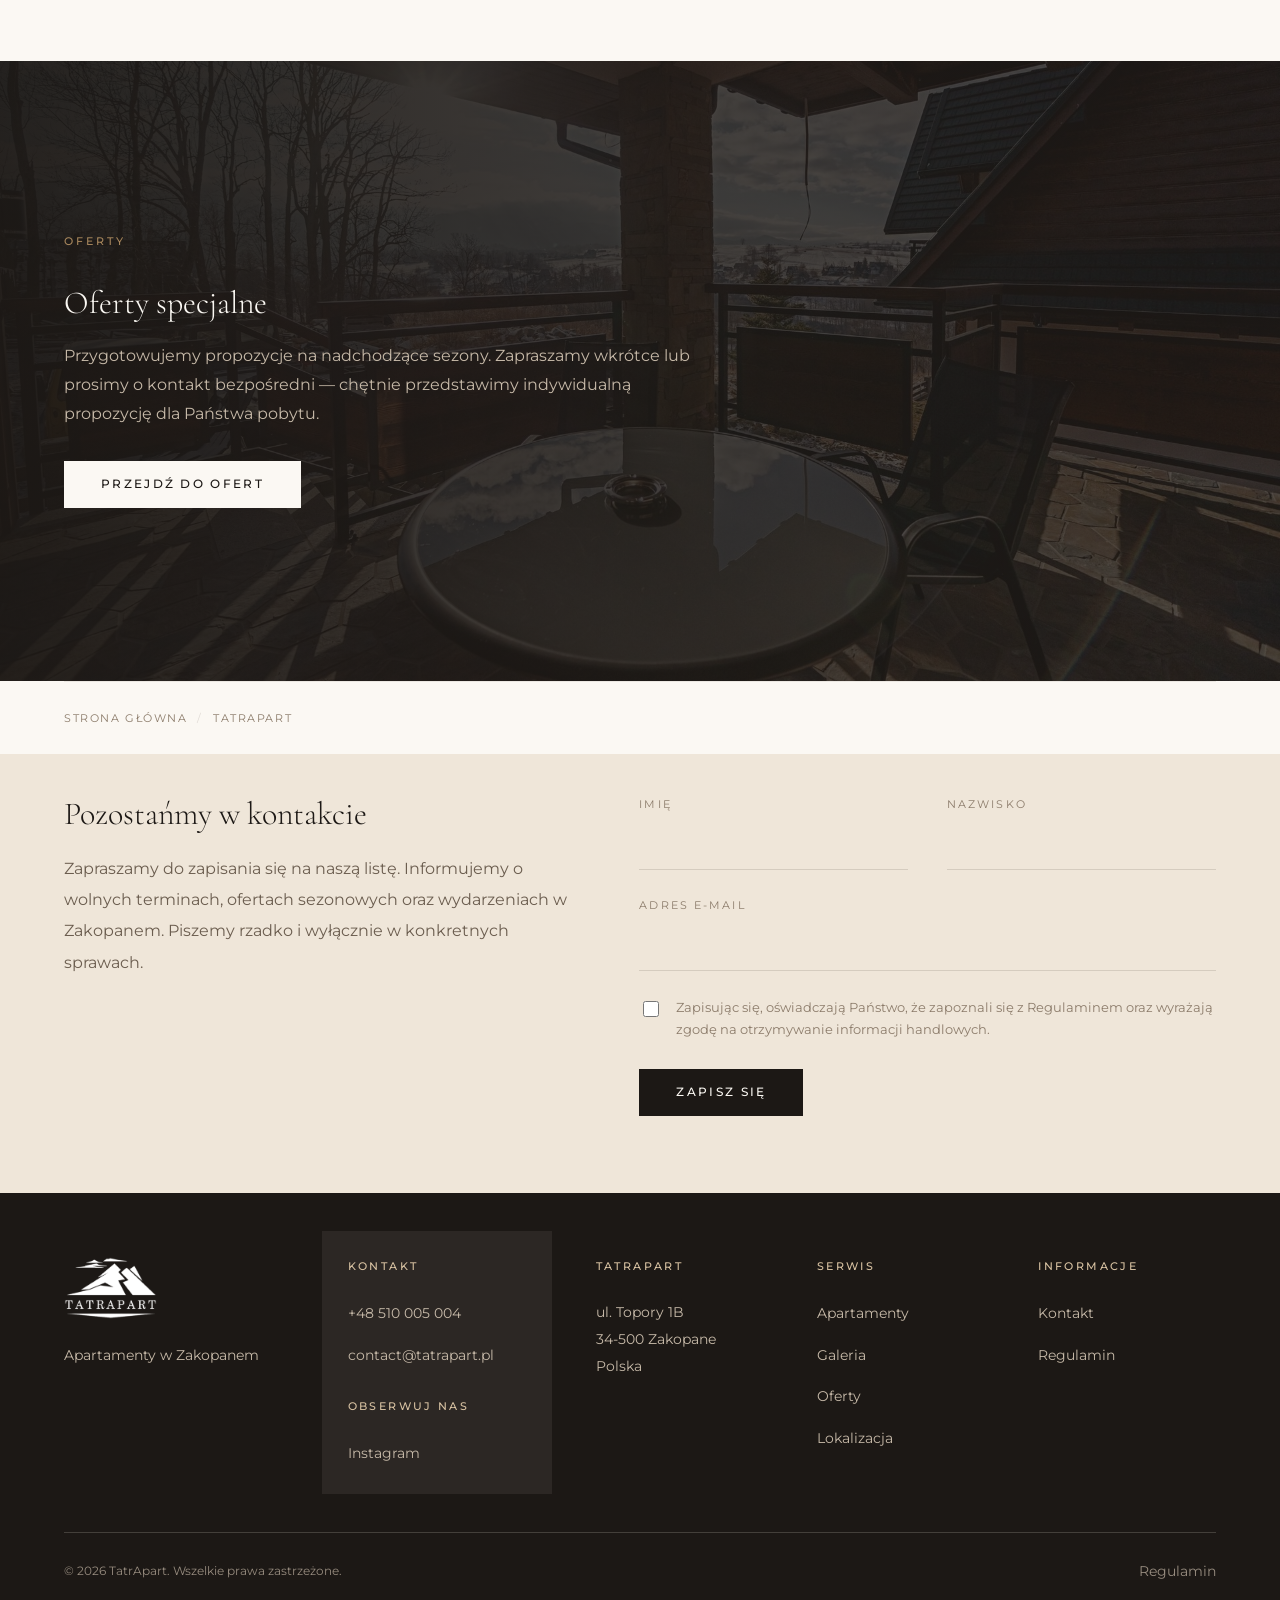
==== commit 476a9a9a: "Nowe zdjecia galerii i apartamentow, kompresja, piec apartamentow Galeria: 17 nowych zdjec (gallery-" ====
--- a/index.html
+++ b/index.html
@@ -4,13 +4,13 @@
 <meta charset="utf-8">
 <meta name="viewport" content="width=device-width, initial-scale=1">
 <title>TatrApart — Apartamenty w Zakopanem</title>
-<meta name="description" content="Dwa domki góralskie i sześć apartamentów w Zakopanem, przy ul. Topory 1B. Kominek, sauna, jacuzzi i widok na Tatry.">
+<meta name="description" content="Dwa domki góralskie i pięć apartamentów w Zakopanem, przy ul. Topory 1B. Kominek, sauna, jacuzzi i widok na Tatry.">
 <meta name="theme-color" content="#FBF8F3">
 
 <meta property="og:type" content="website">
 <meta property="og:site_name" content="TatrApart">
 <meta property="og:title" content="TatrApart — Apartamenty w Zakopanem">
-<meta property="og:description" content="Dwa domki góralskie i sześć apartamentów w Zakopanem, przy ul. Topory 1B. Kominek, sauna, jacuzzi i widok na Tatry.">
+<meta property="og:description" content="Dwa domki góralskie i pięć apartamentów w Zakopanem, przy ul. Topory 1B. Kominek, sauna, jacuzzi i widok na Tatry.">
 <meta property="og:image" content="assets/images/gallery-05.jpg">
 <meta name="twitter:card" content="summary_large_image">
 
@@ -134,7 +134,7 @@
   <div class="hero__content">
     <span class="hero__eyebrow" data-i18n="hero.eyebrow">Zakopane · Polskie Tatry</span>
     <h1 class="hero__title" data-i18n="hero.title">TatrApart</h1>
-    <p class="hero__tagline" data-i18n="hero.tagline">Dwa domki góralskie, sześć apartamentów, widok na Tatry.</p>
+    <p class="hero__tagline" data-i18n="hero.tagline">Dwa domki góralskie, pięć apartamentów, widok na Tatry.</p>
     <!-- Panel wyboru dat. Po kliknieciu przycisku daty i liczba osob
          jada razem z Gosciem do silnika rezerwacji Hotres. -->
     <form class="bookbox" data-bookbox>
--- a/assets/css/style.css
+++ b/assets/css/style.css
@@ -1321,6 +1321,7 @@
   border-block: 1px solid var(--line-soft);
 }
 @media (min-width: 820px) { .variants__grid { grid-template-columns: 1fr 1fr; } }
+.variants__grid--single { grid-template-columns: 1fr !important; }
 .variant { background: var(--milk); padding: clamp(24px, 2.6vw, 36px); }
 .section--milk2 .variant { background: var(--milk-2); }
 .variant__name {
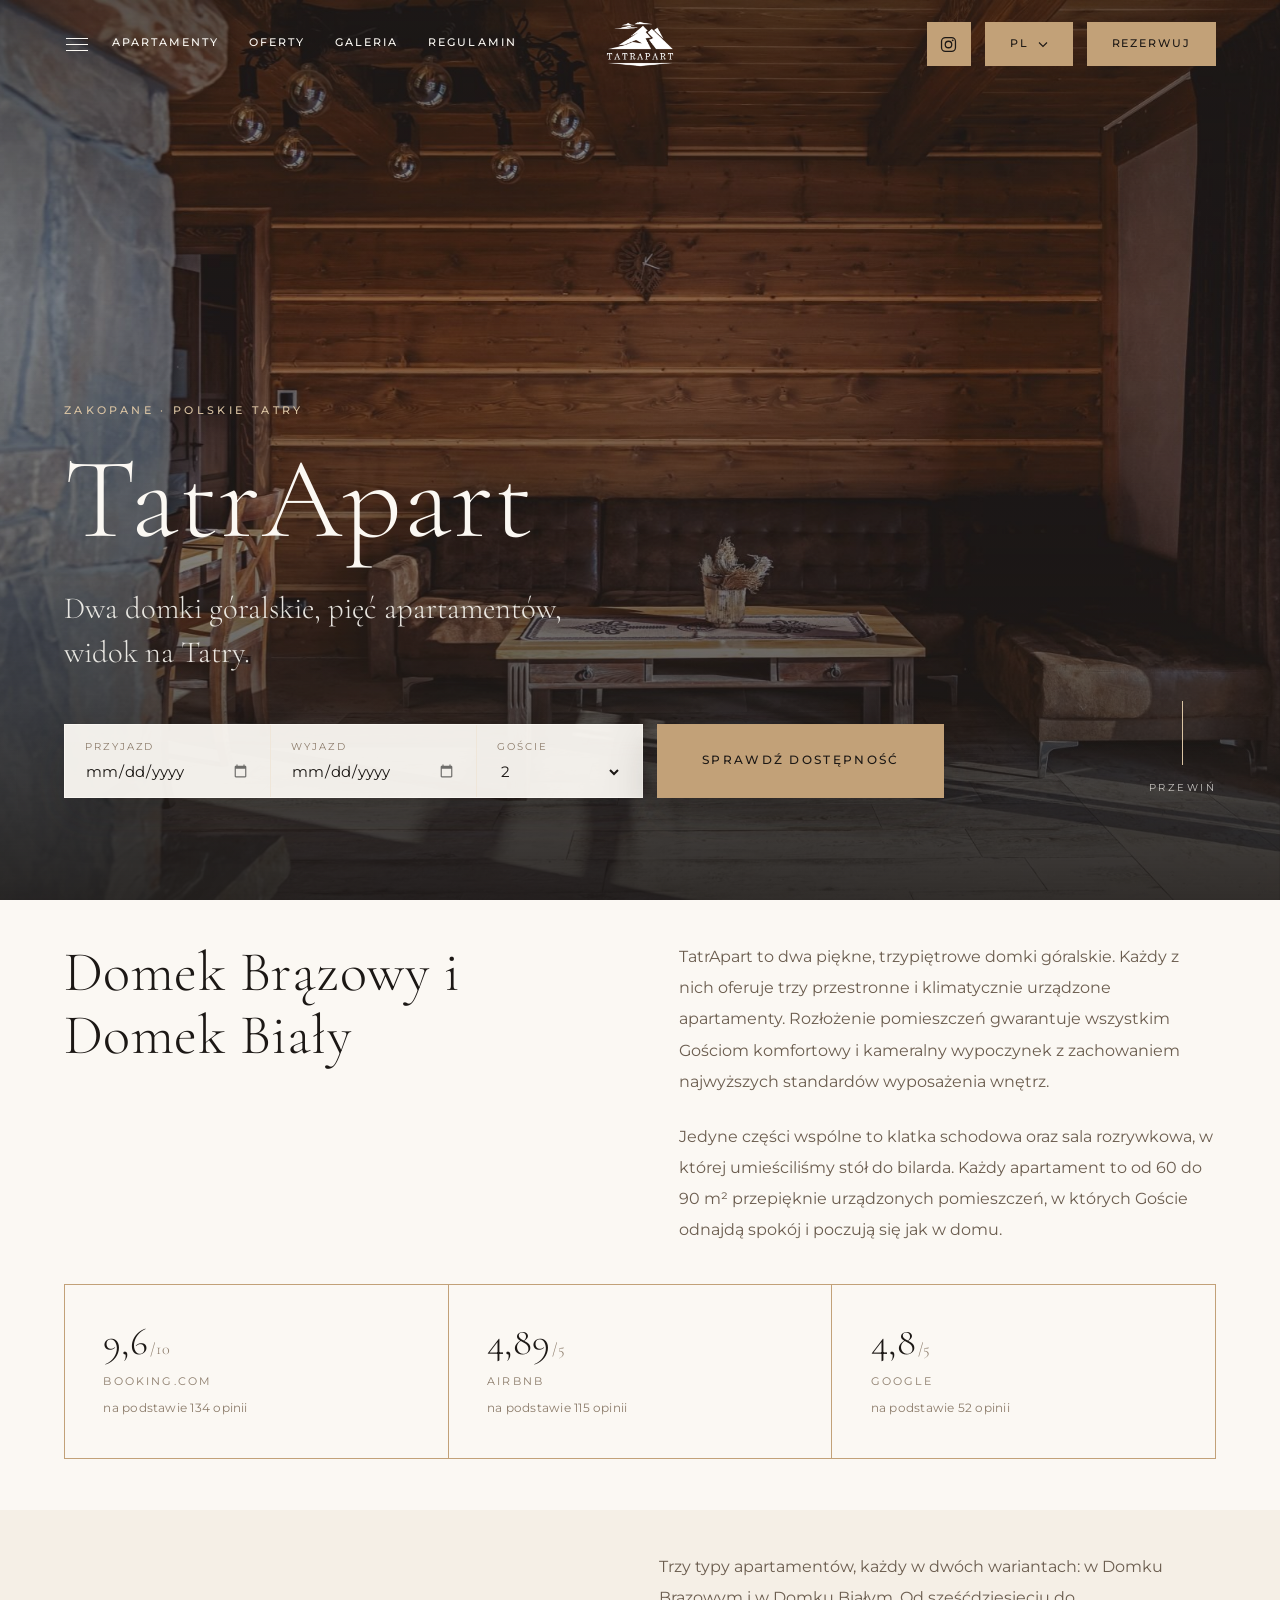
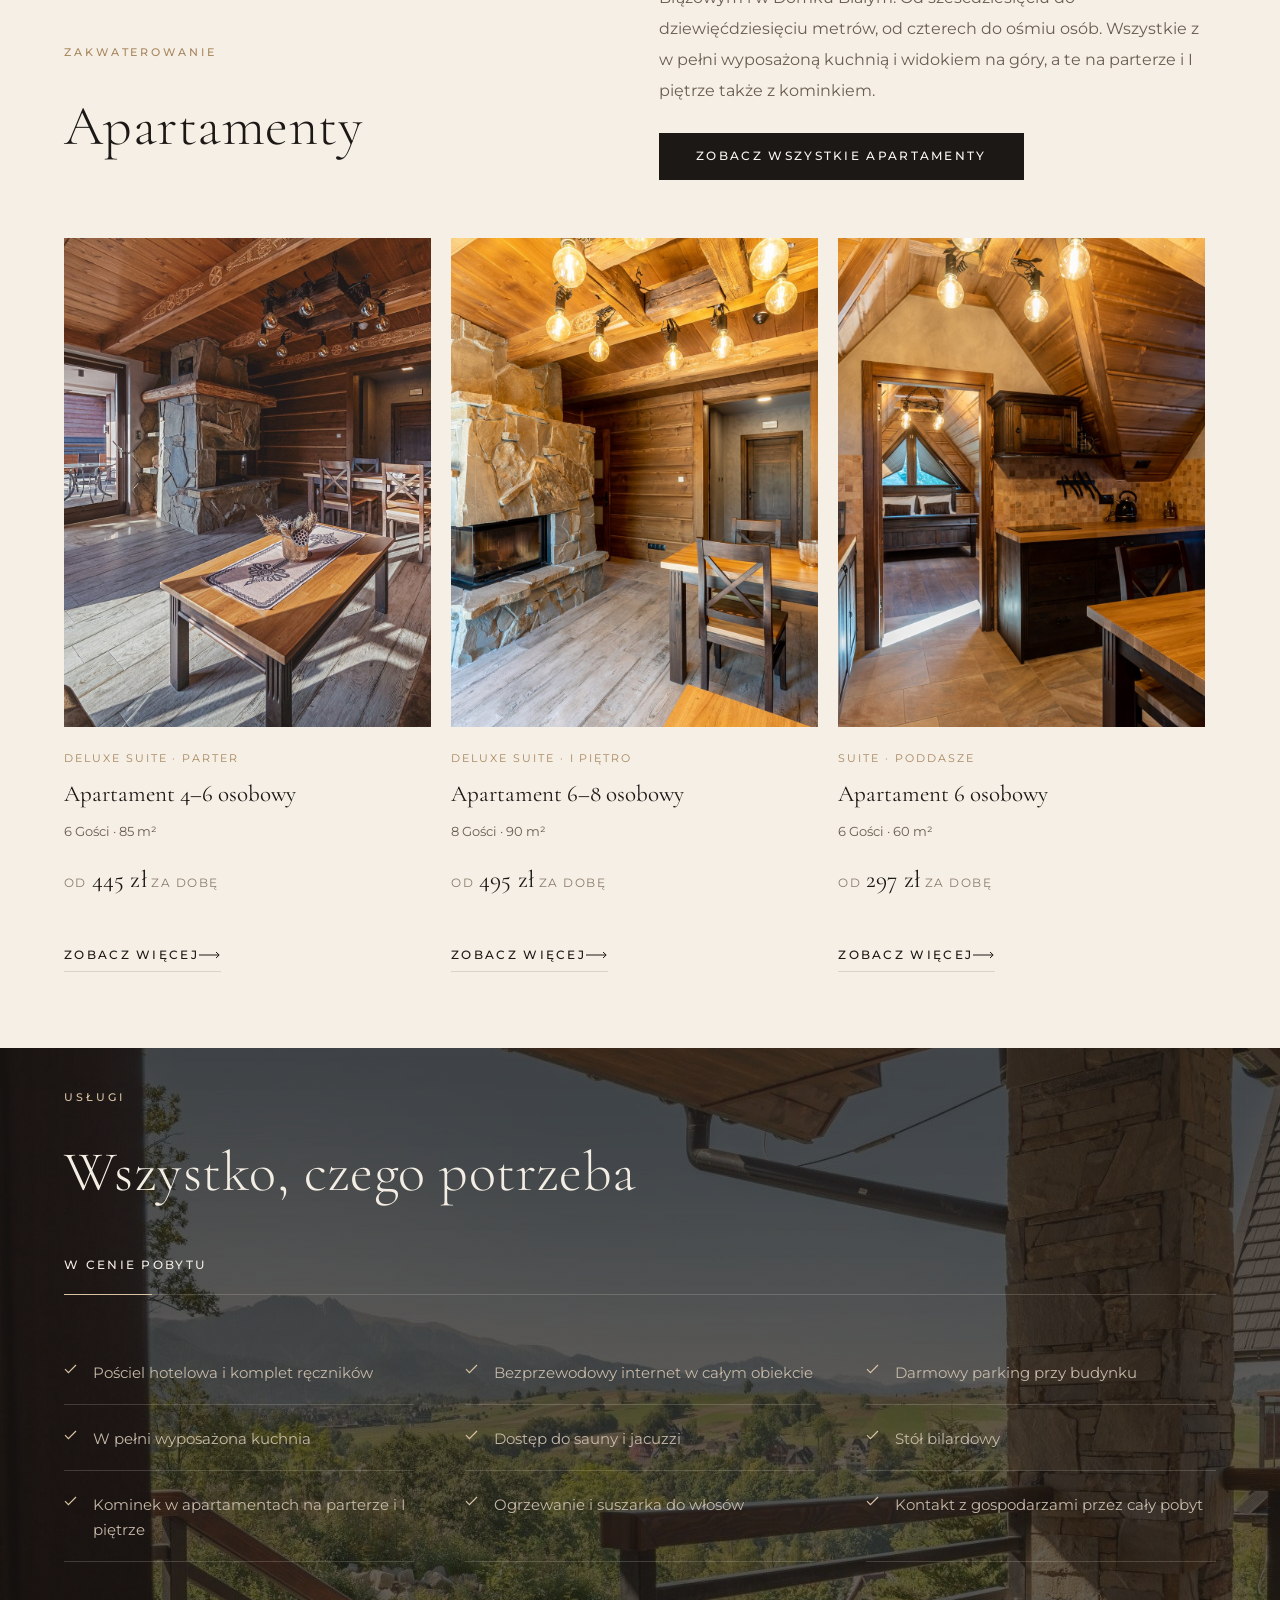
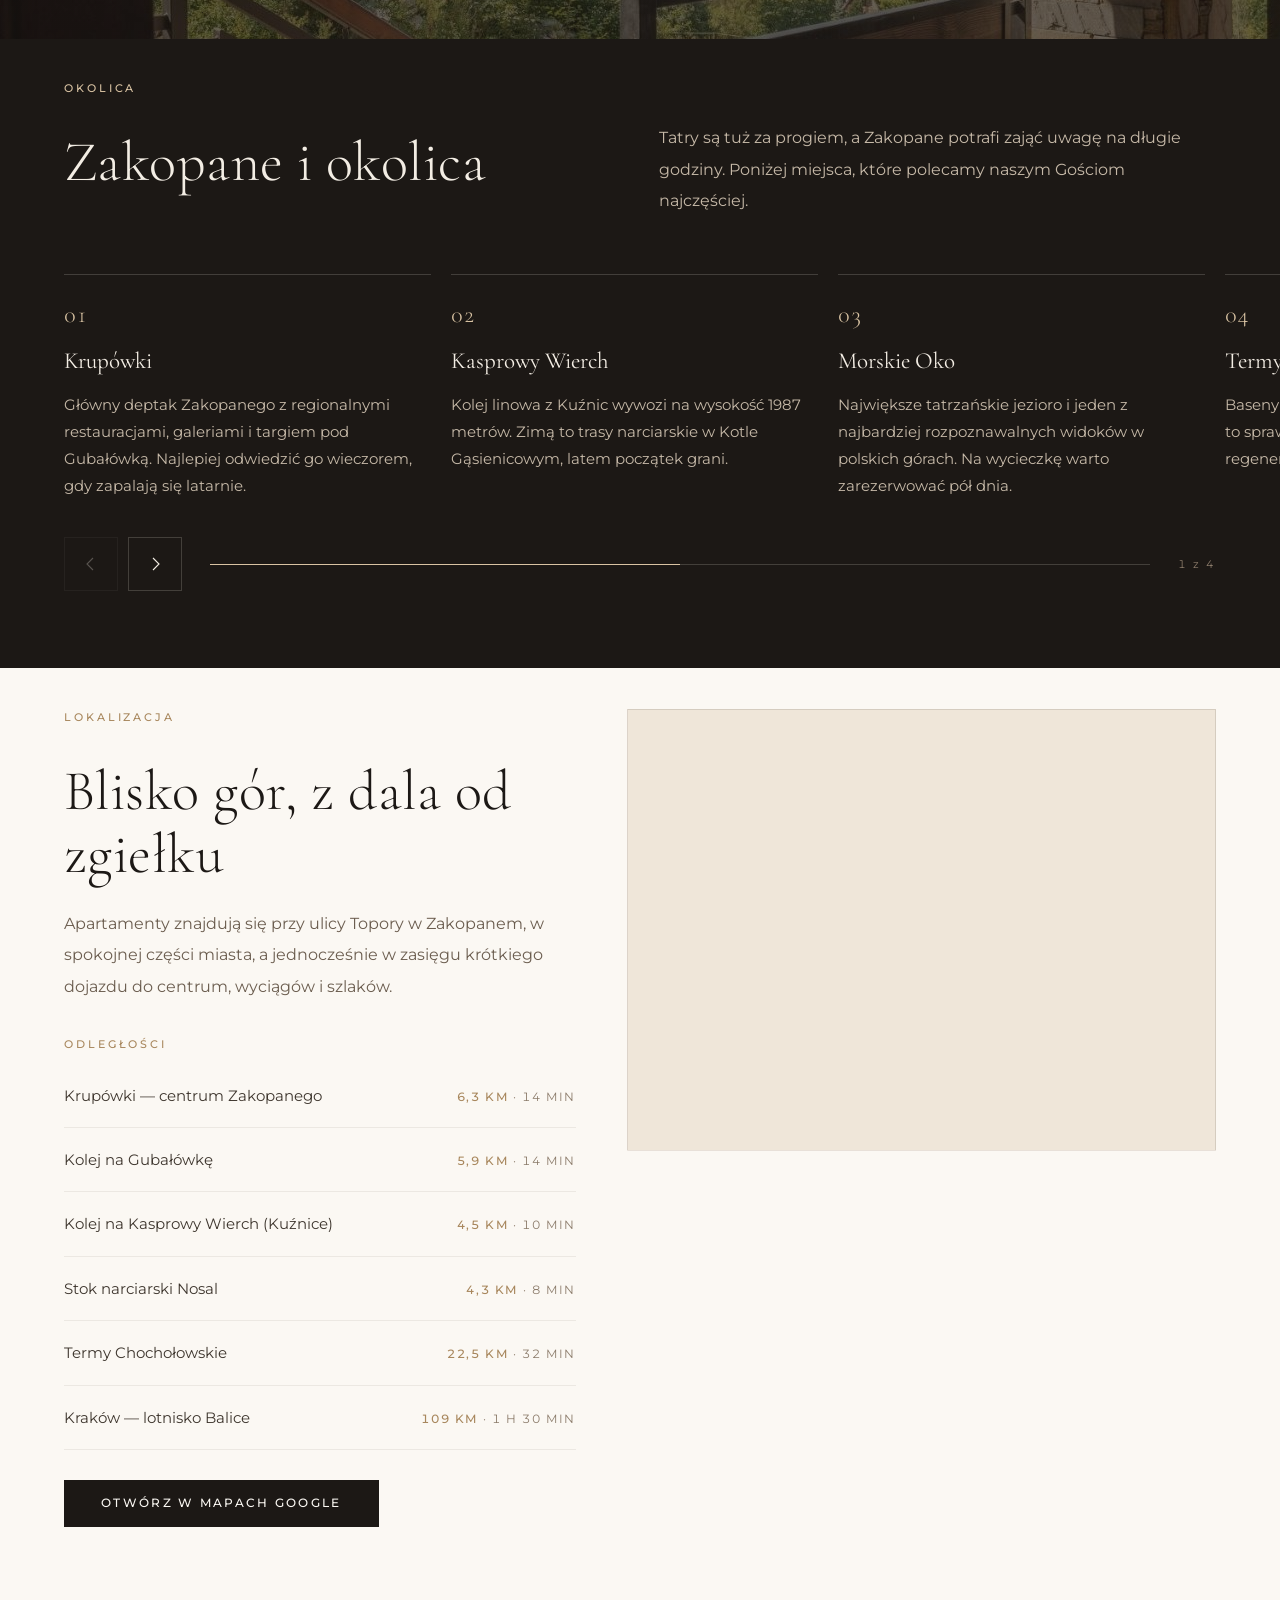
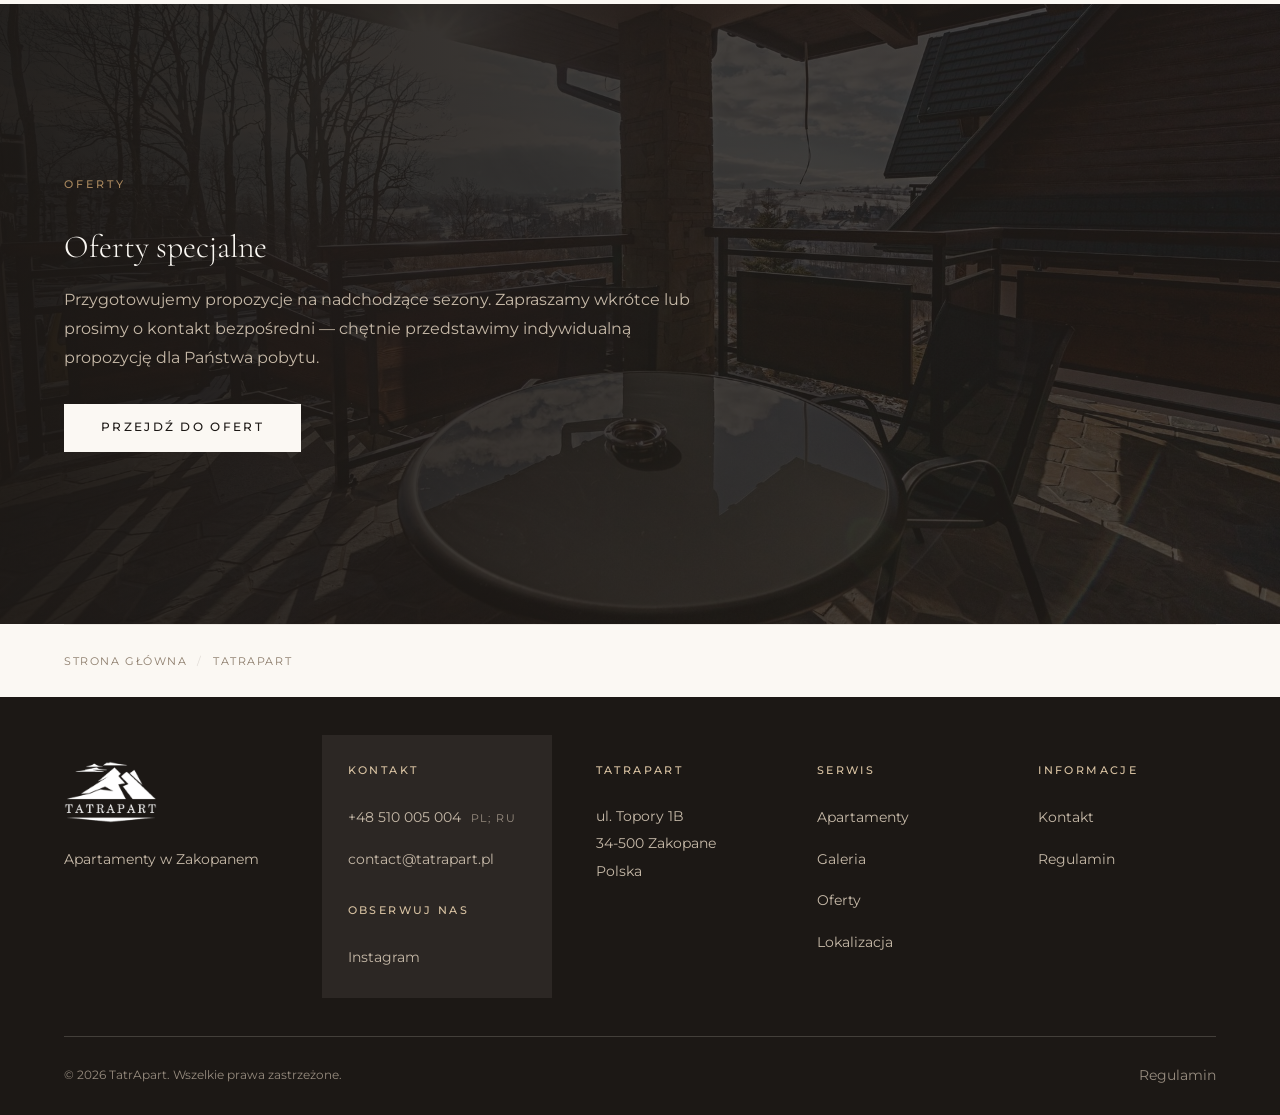
==== commit e23364cd: "Domek Brazowy i Bialy, zdjecia tytulowe, walidacja dat, odleglosci - Forest/Snow zmienione na Domek " ====
--- a/index.html
+++ b/index.html
@@ -232,7 +232,6 @@
   <div class="container">
     <div style="max-width:72ch;margin-bottom:clamp(34px,4vw,64px)" data-reveal>
       <span class="eyebrow" data-i18n="serv.eyebrow">Usługi</span>
-      <p class="h3" style="margin-bottom:18px" data-i18n="serv.lead"></p>
       <h2 class="h2" data-i18n="serv.title">Wszystko, czego potrzeba</h2>
     </div>
 
@@ -352,49 +351,6 @@
   </nav>
 </div>
 
-<!-- ====================================================== NEWSLETTER -->
-<section class="section section--cream">
-  <div class="container">
-    <div class="newsletter__grid">
-
-      <div data-reveal>
-        <h2 class="h3" style="margin-bottom:20px" data-i18n="nl.title">Pozostańmy w kontakcie</h2>
-        <p class="body-text measure" data-i18n="nl.text"></p>
-      </div>
-
-      <form data-validate data-success-key="nl.success" data-reveal data-delay="120">
-        <div class="form-row">
-          <div class="field">
-            <label for="nl-first" data-i18n="nl.first">Imię</label>
-            <input id="nl-first" name="first" type="text" required autocomplete="given-name">
-            <span class="field__error"></span>
-          </div>
-          <div class="field">
-            <label for="nl-last" data-i18n="nl.last">Nazwisko</label>
-            <input id="nl-last" name="last" type="text" required autocomplete="family-name">
-            <span class="field__error"></span>
-          </div>
-        </div>
-
-        <div class="field">
-          <label for="nl-email" data-i18n="nl.email">Adres e-mail</label>
-          <input id="nl-email" name="email" type="email" required autocomplete="email">
-          <span class="field__error"></span>
-        </div>
-
-        <label class="consent">
-          <input type="checkbox" required>
-          <span data-i18n="nl.consent"></span>
-        </label>
-
-        <button class="btn" type="submit"><span data-i18n="nl.submit">Zapisz się</span></button>
-        <p class="form-success" style="margin-top:24px" role="status"></p>
-      </form>
-
-    </div>
-  </div>
-</section>
-
 </main>
 
 <!-- ====================================================== STOPKA -->
@@ -410,7 +366,7 @@
       <div class="footer__contact">
         <h5 data-i18n="foot.contact">Kontakt</h5>
         <ul>
-          <li><a data-cfg-href="phone" href="#"><span data-cfg="phone">+48 510 005 004</span></a></li>
+          <li><a data-cfg-href="phone" href="#"><span data-cfg="phone">+48 510 005 004</span></a><span class="phone-langs">PL; RU</span></li>
           <li><a data-cfg-href="reservations" href="#"><span data-cfg="reservations">contact@tatrapart.pl</span></a></li>
         </ul>
         <h5 style="margin-top:28px" data-i18n="foot.follow">Obserwuj nas</h5>
--- a/assets/css/style.css
+++ b/assets/css/style.css
@@ -653,6 +653,22 @@
   padding: 8px 14px;
 }
 
+/* Brak dat, a Gosc klika „Sprawdz dostepnosc" — zamiast wysylac go do
+   Hotresa z pustym terminem, cala plyta obrysowuje sie na moment na
+   czerwono i zostaje na stronie. Klasa znika po chwili, a obrys
+   scieraja plynnie przejscia ponizej. */
+.bookbox__panel,
+.bookbox__field { transition: border-color .45s ease, box-shadow .45s ease; }
+.bookbox.is-invalid .bookbox__panel {
+  border-color: #A3402F;
+  box-shadow: 0 0 0 2px rgba(163, 64, 47, .55), 0 18px 46px rgba(28, 24, 21, .28);
+  transition-duration: .12s;
+}
+.bookbox.is-invalid .bookbox__field { border-right-color: rgba(163, 64, 47, .32); }
+@media (max-width: 720px) {
+  .bookbox.is-invalid .bookbox__field--guests { border-top-color: rgba(163, 64, 47, .32); }
+}
+
 @media (max-width: 720px) {
   .bookbox { gap: 12px; }
   .bookbox__panel { flex: 1 1 100%; grid-template-columns: 1fr 1fr; }
@@ -1031,12 +1047,7 @@
 .lightbox__thumb.is-active { opacity: 1; border-color: var(--oak-light); }
 .lightbox__thumb:hover { opacity: .8; }
 
-/* -------------------------------------------------------- 15. NEWSLETTER */
-.newsletter__grid {
-  display: grid; grid-template-columns: 1fr; gap: clamp(28px, 4vw, 70px);
-}
-@media (min-width: 960px) { .newsletter__grid { grid-template-columns: 1fr 1.1fr; align-items: start; } }
-
+/* ---------------------------------------------------------- 15. FORMULARZE */
 .field { position: relative; margin-bottom: 26px; }
 .field input, .field textarea, .field select {
   width: 100%;
@@ -1121,6 +1132,16 @@
 .footer a { transition: color .35s var(--ease); font-size: .90rem; }
 .footer a:hover { color: var(--milk); }
 .footer address { font-style: normal; font-size: .90rem; line-height: 1.9; }
+
+/* Jezyki, w ktorych odbieramy telefon — drobny dopisek tuz za numerem,
+   celowo mniejszy i bez podkreslenia, zeby nie udawal odnosnika. */
+.phone-langs {
+  margin-left: 10px;
+  font-size: .66rem; letter-spacing: .16em; text-transform: uppercase;
+  color: var(--muted);
+  white-space: nowrap;
+}
+.footer .phone-langs { color: rgba(198, 185, 168, .72); }
 
 .footer__legal {
   border-top: 1px solid var(--line-dark);
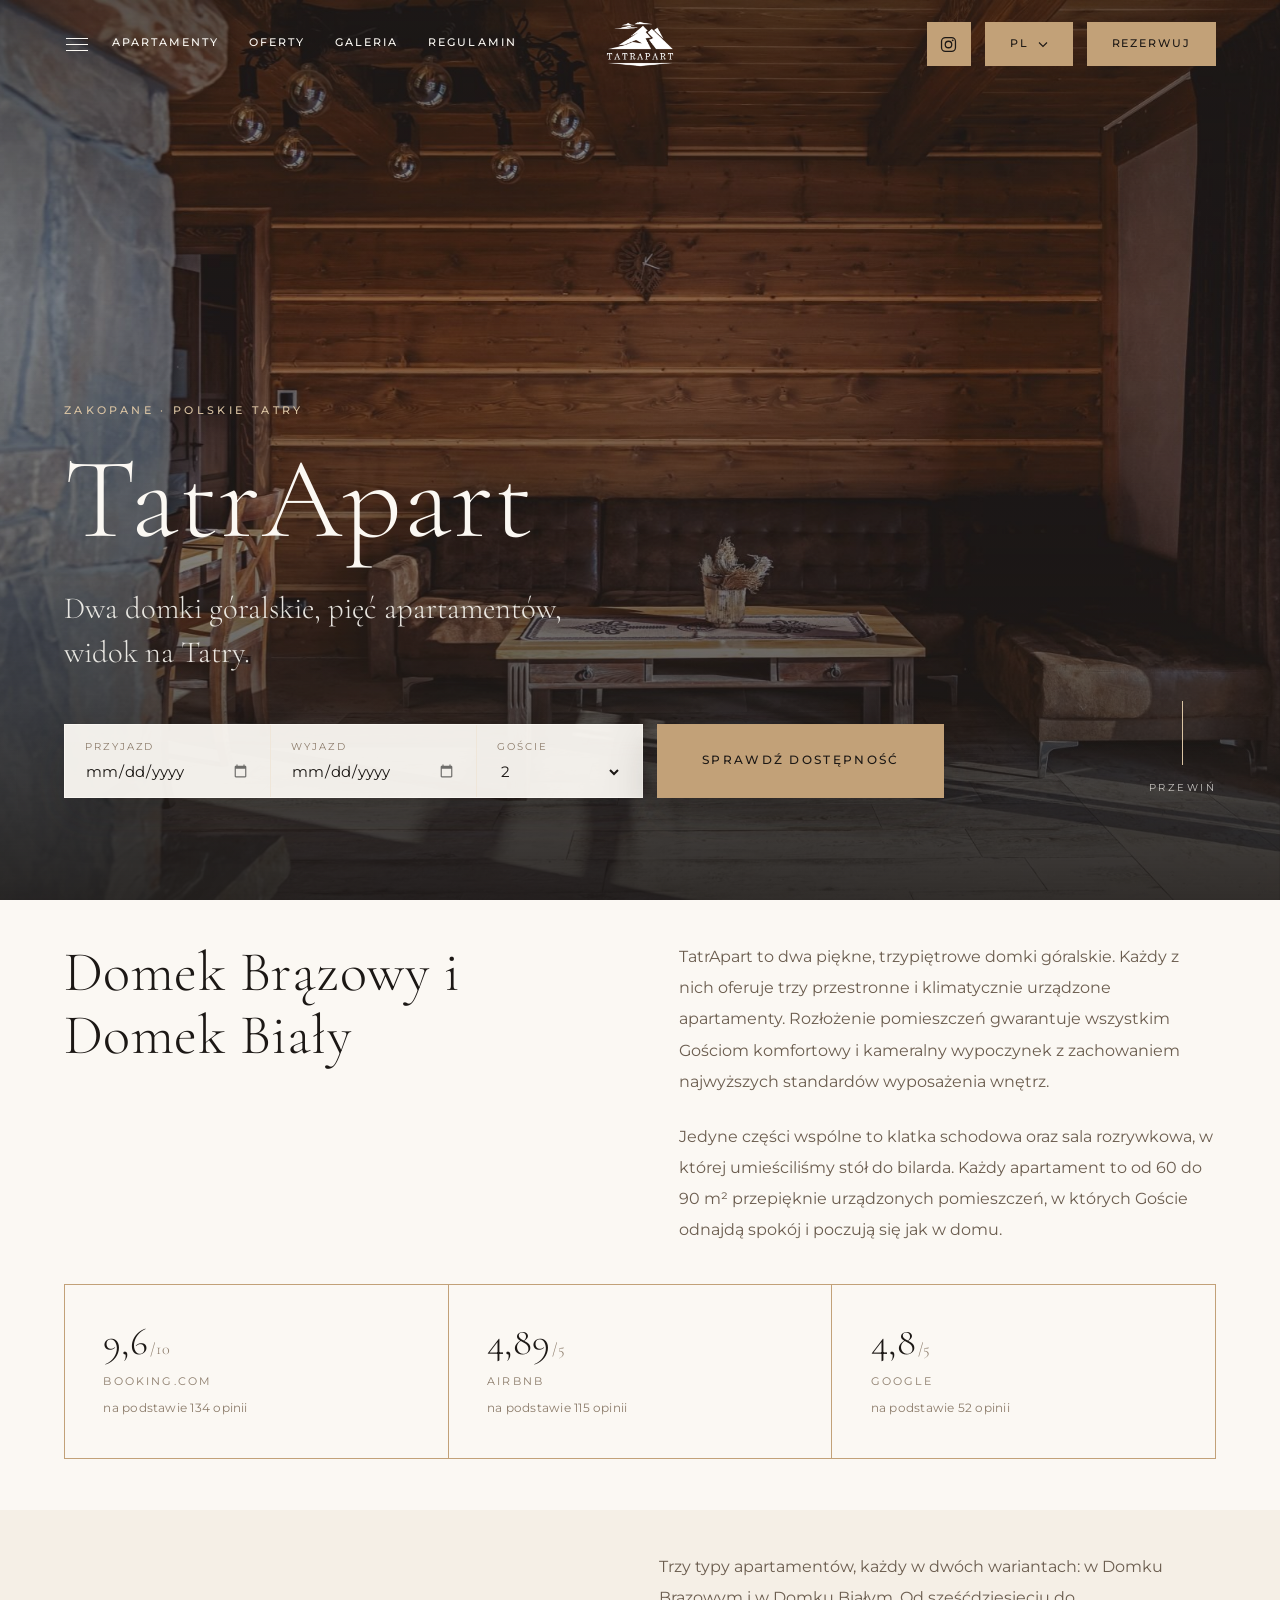
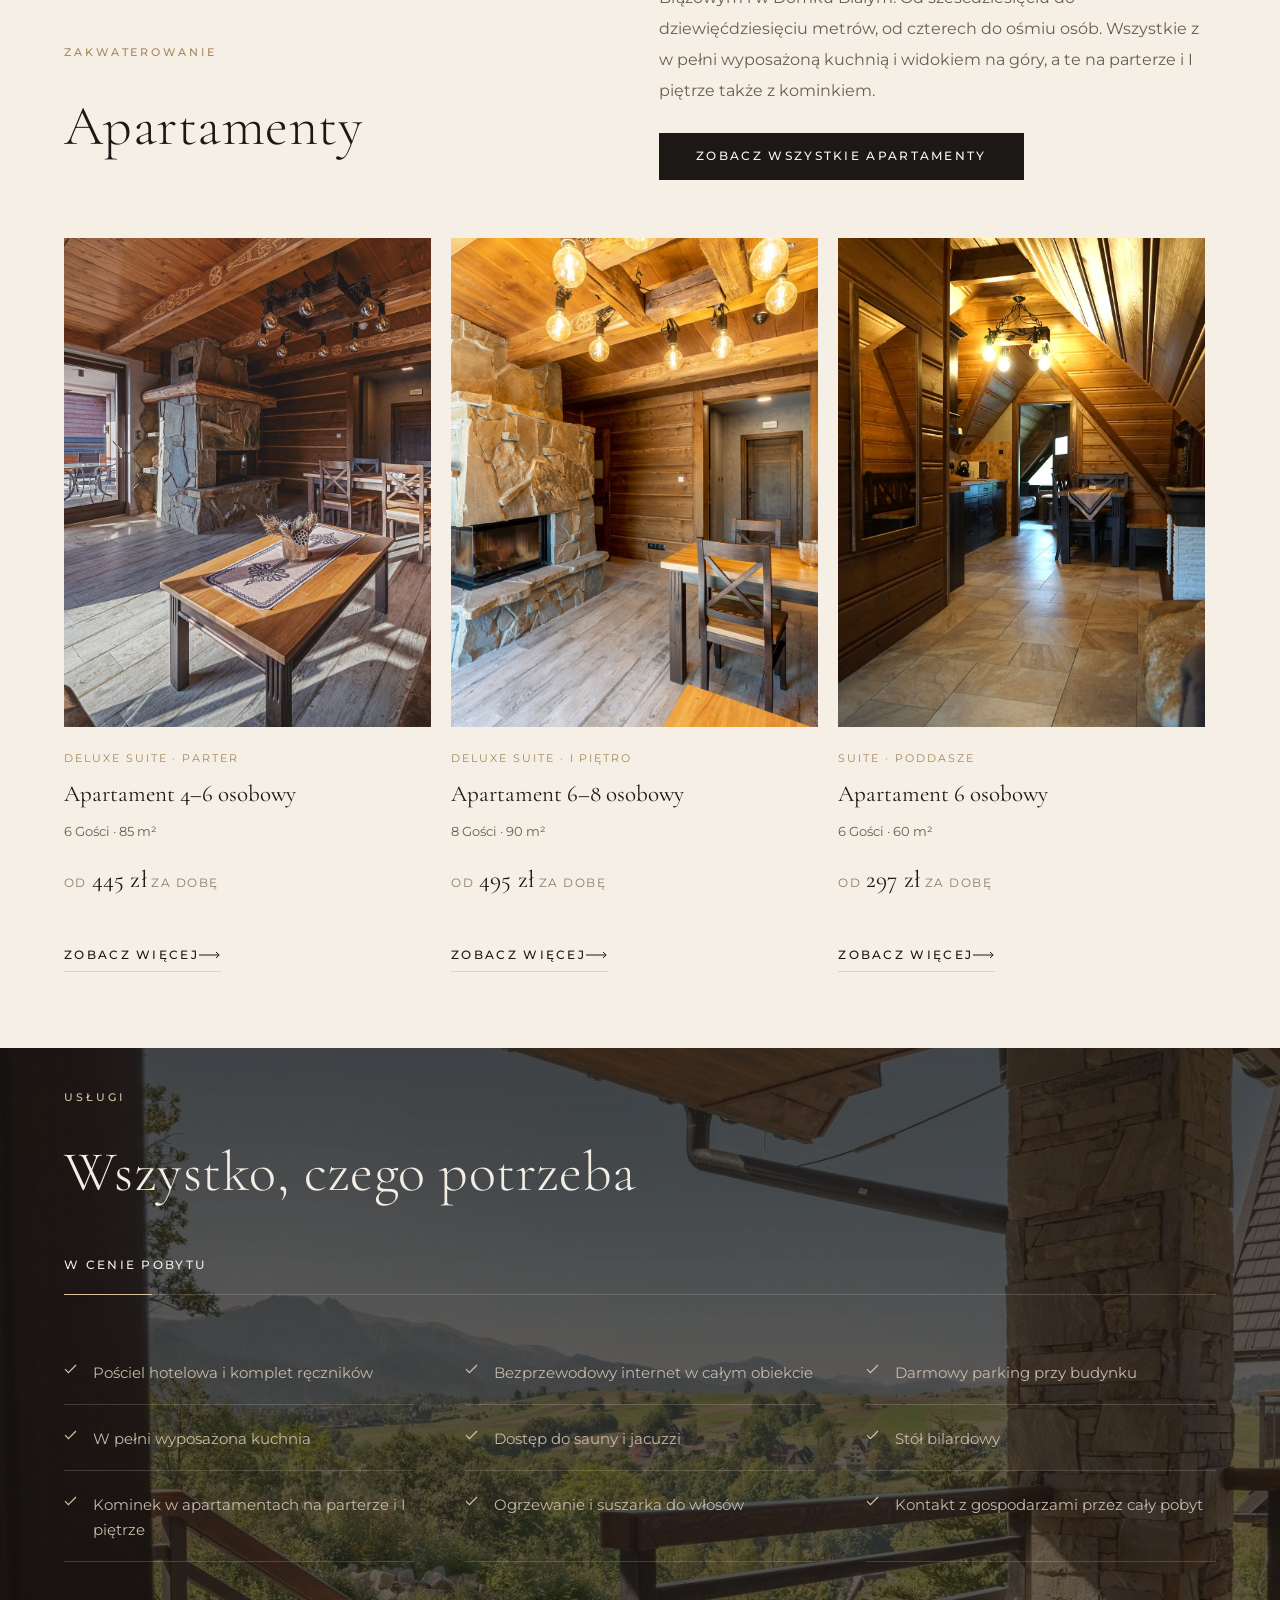
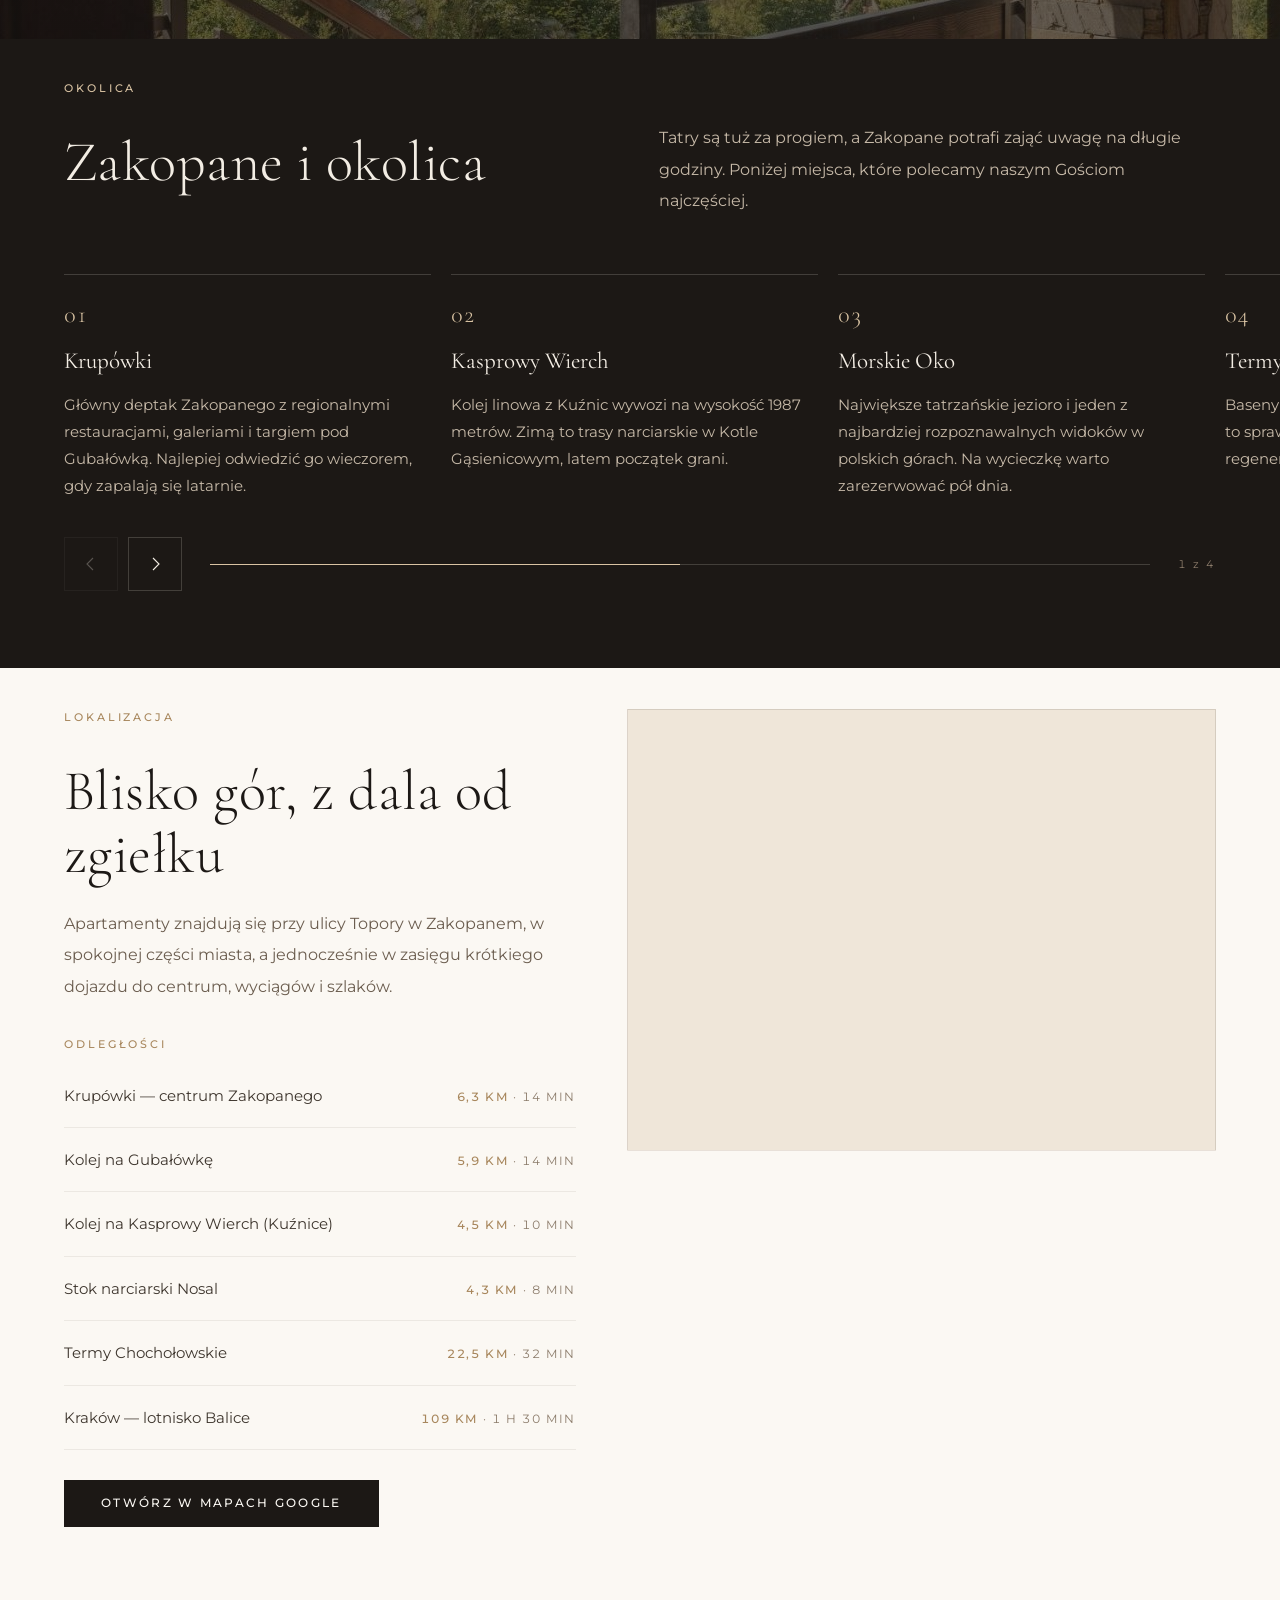
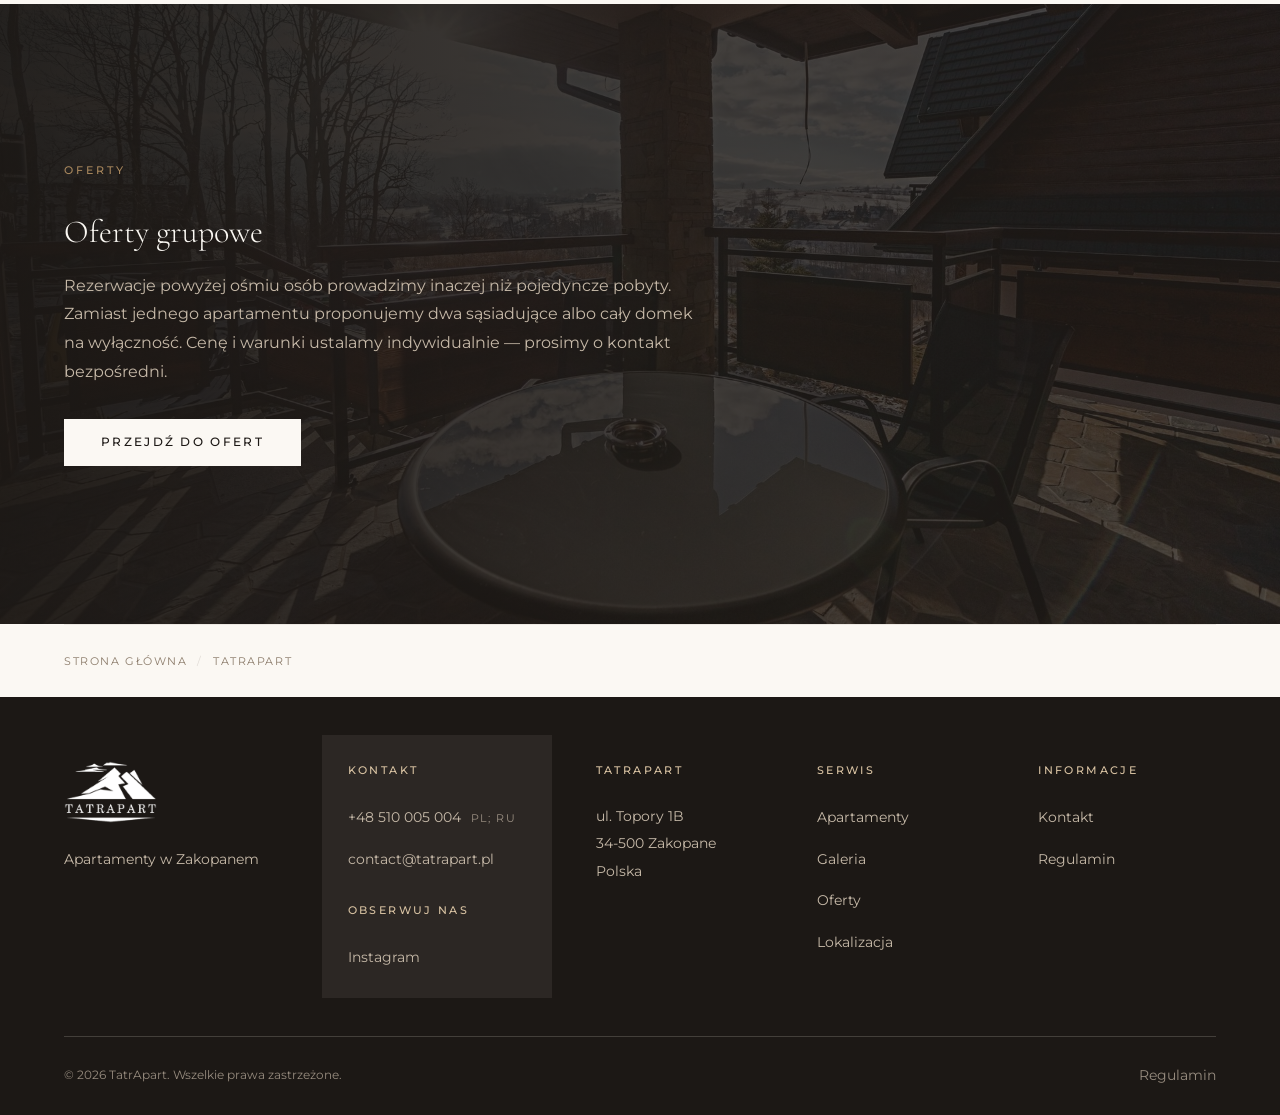
==== commit 337d78ff: "Zdjecia tytulowe poddasza, oferty grupowe, dane firmy Apartament 6-osobowy Brown dostaje wlasne zdje" ====
--- a/index.html
+++ b/index.html
@@ -307,7 +307,7 @@
   <div class="container">
     <div class="offer__content" data-reveal>
       <span class="eyebrow" data-i18n="off.eyebrow">Oferty</span>
-      <h3 class="h3" data-i18n="off.title">Oferty specjalne</h3>
+      <h3 class="h3" data-i18n="off.title">Oferty grupowe</h3>
       <p data-i18n="off.text"></p>
       <a class="btn btn--light" href="oferty.html"><span data-i18n="off.cta">Przejdź do ofert</span></a>
     </div>
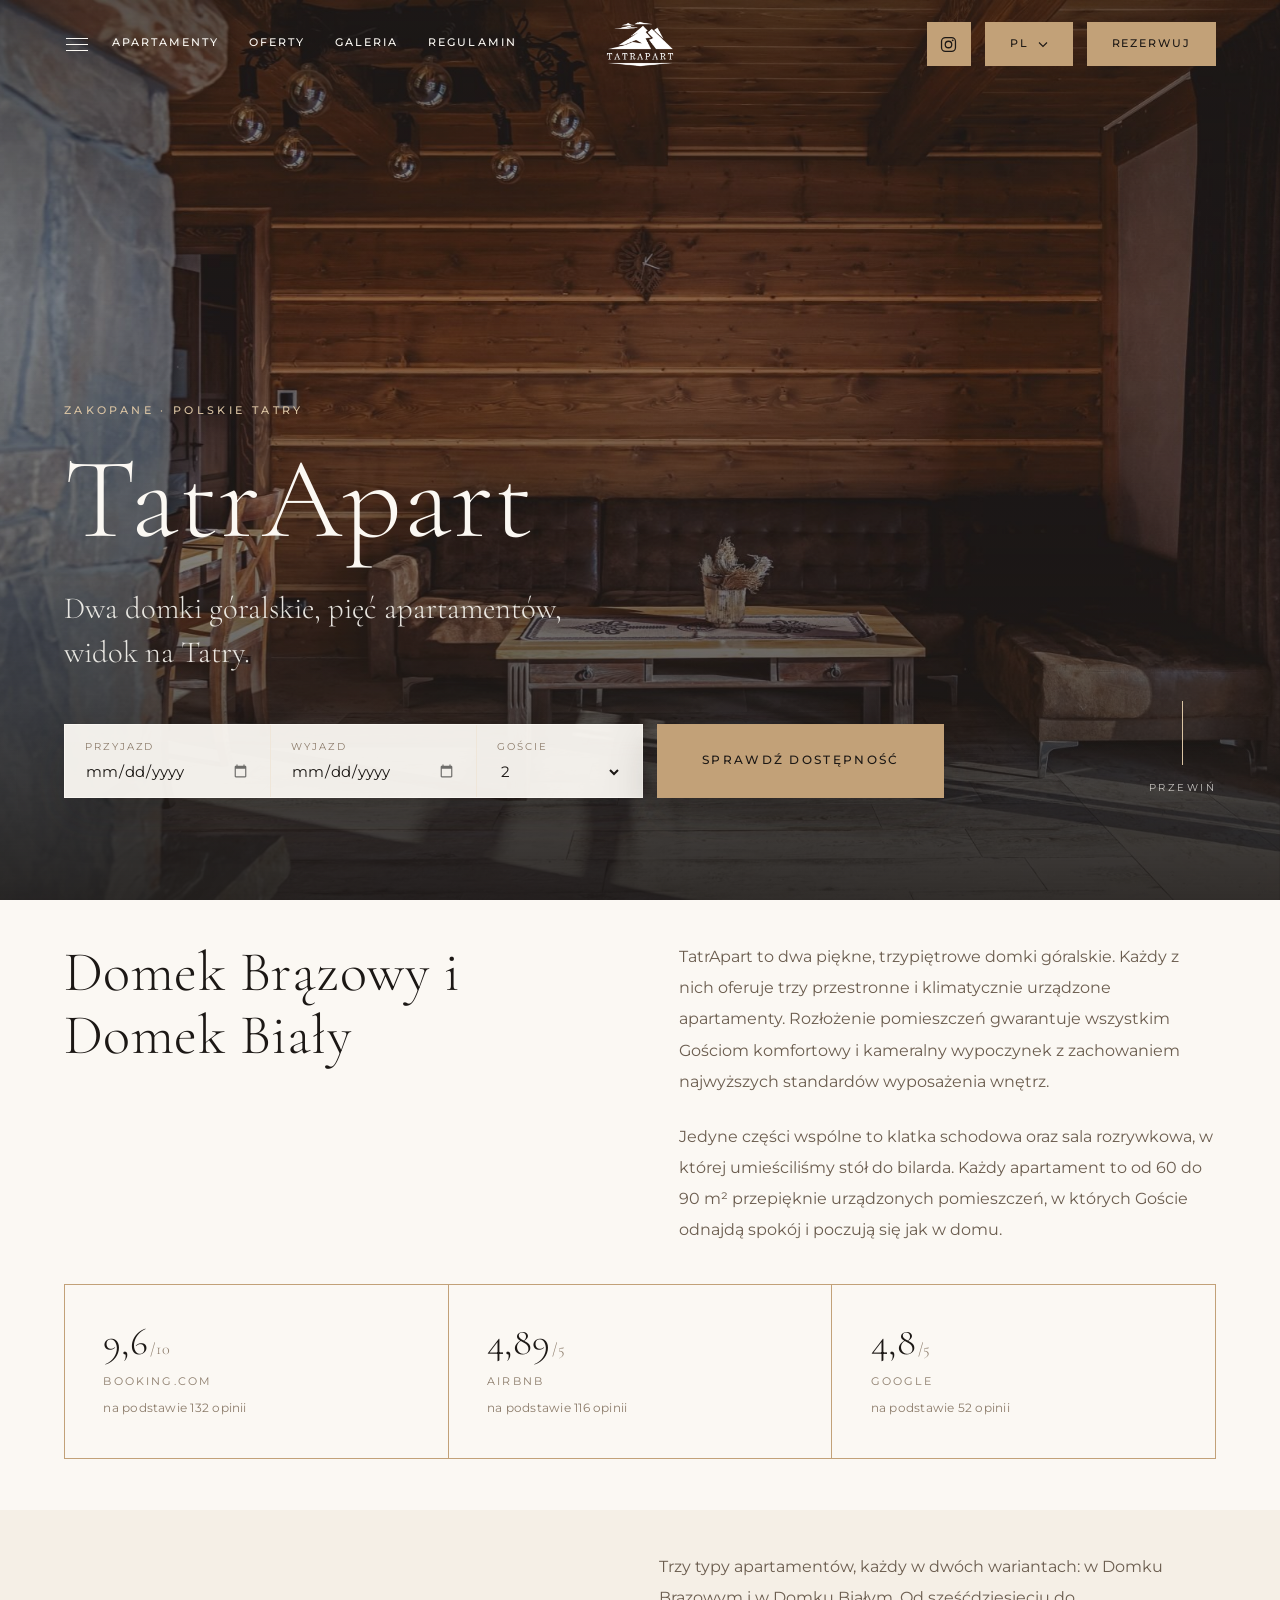
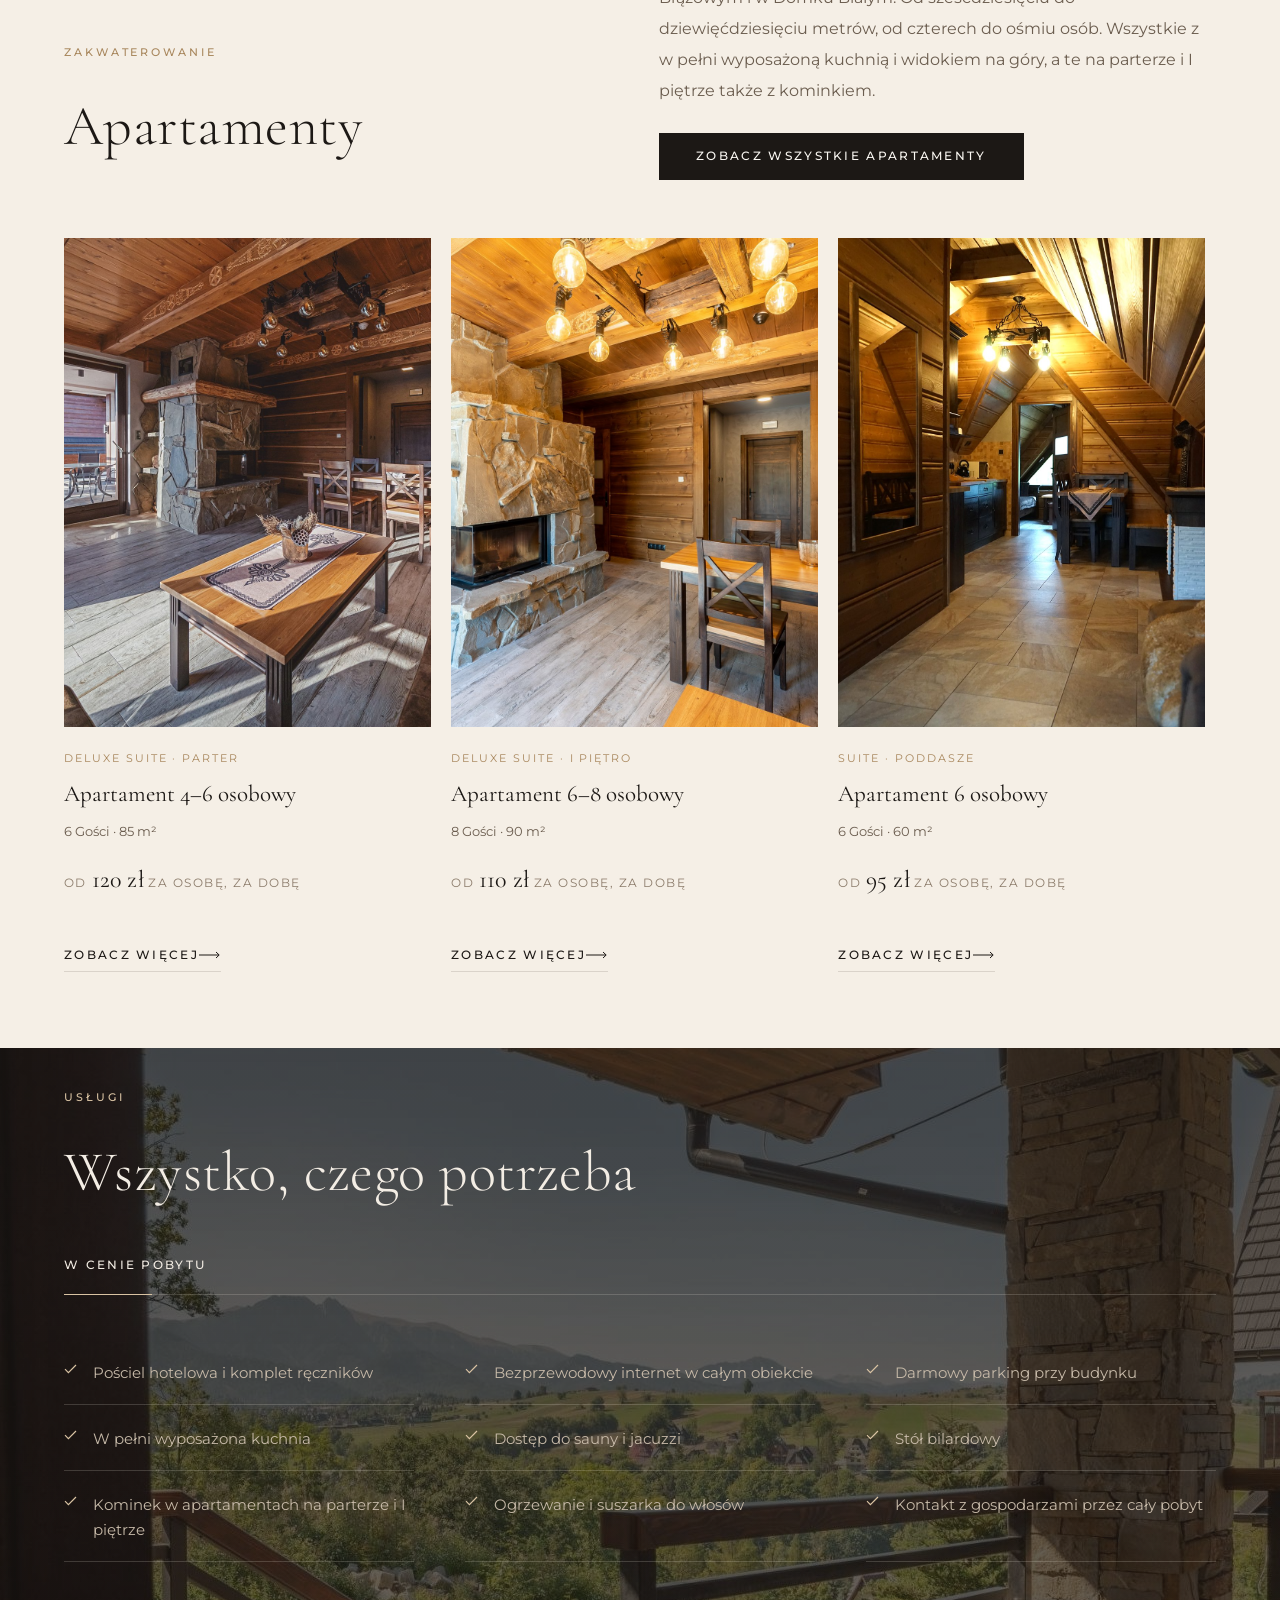
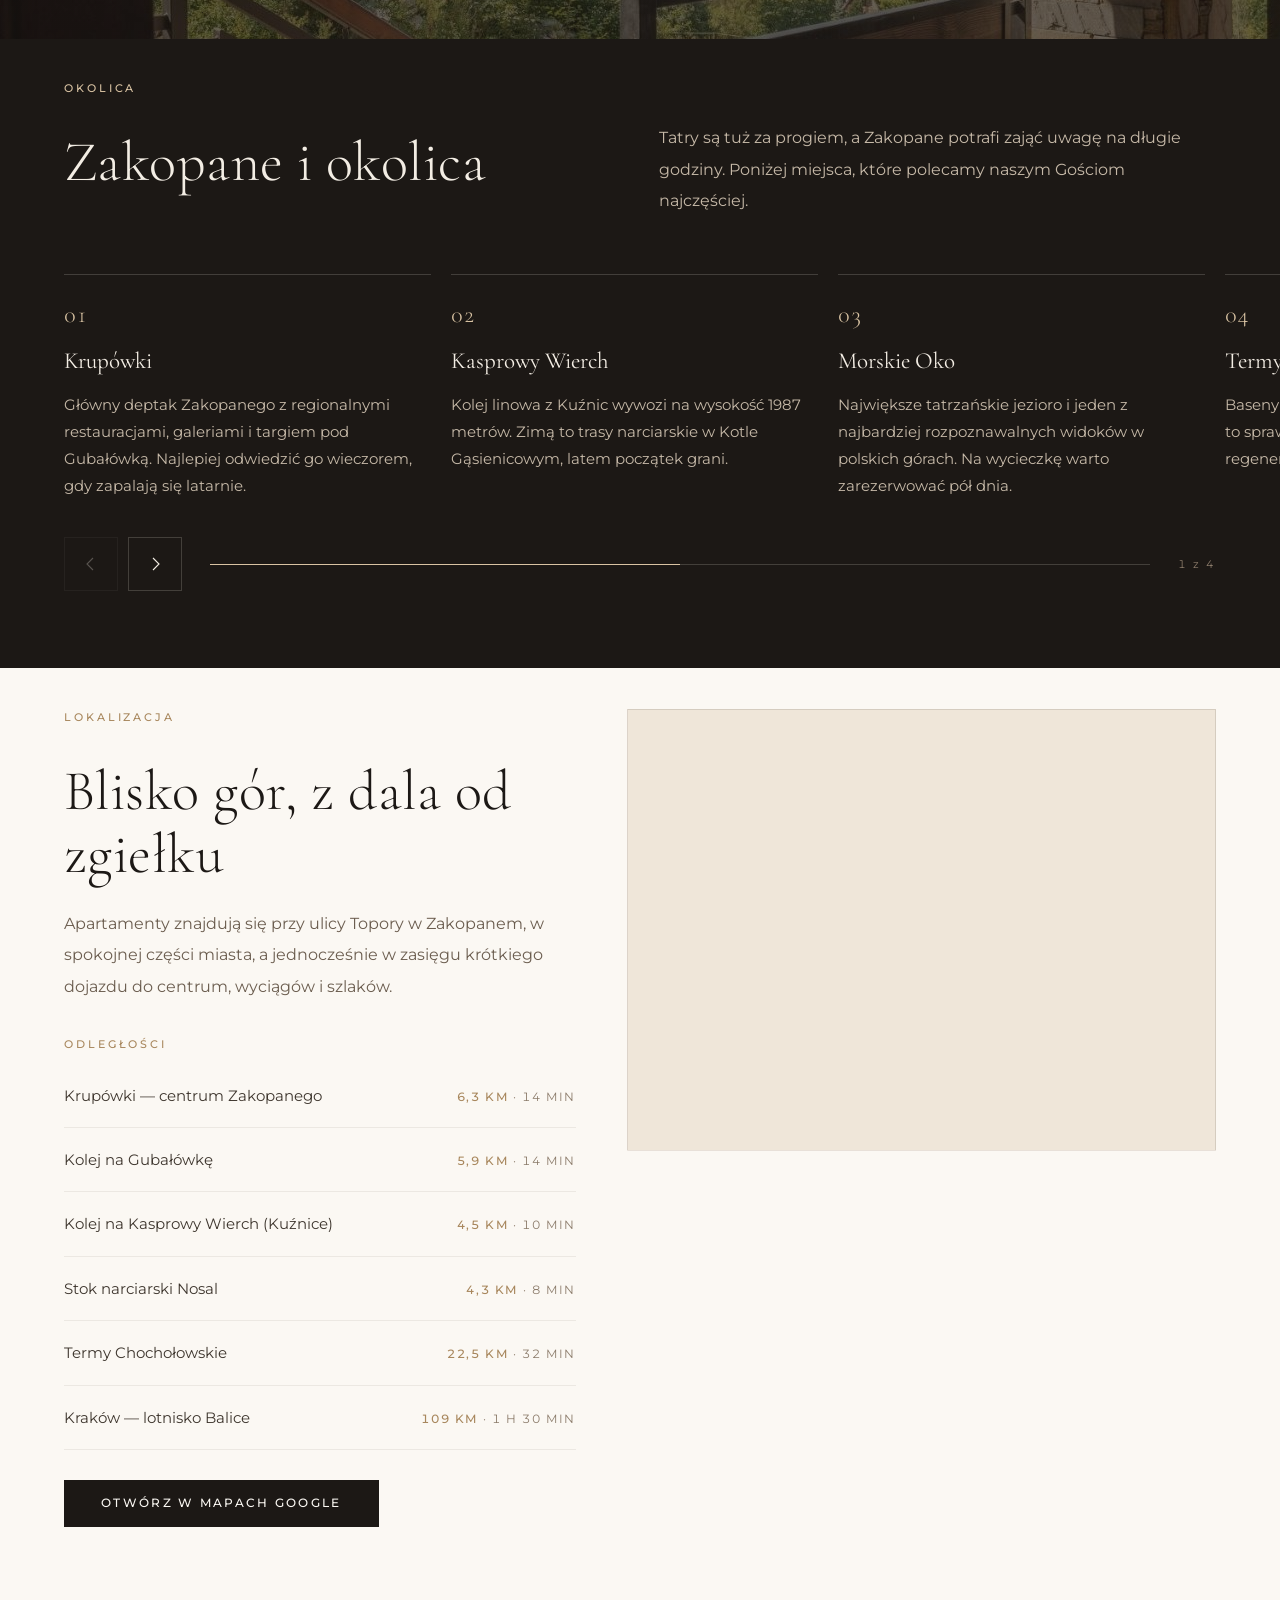
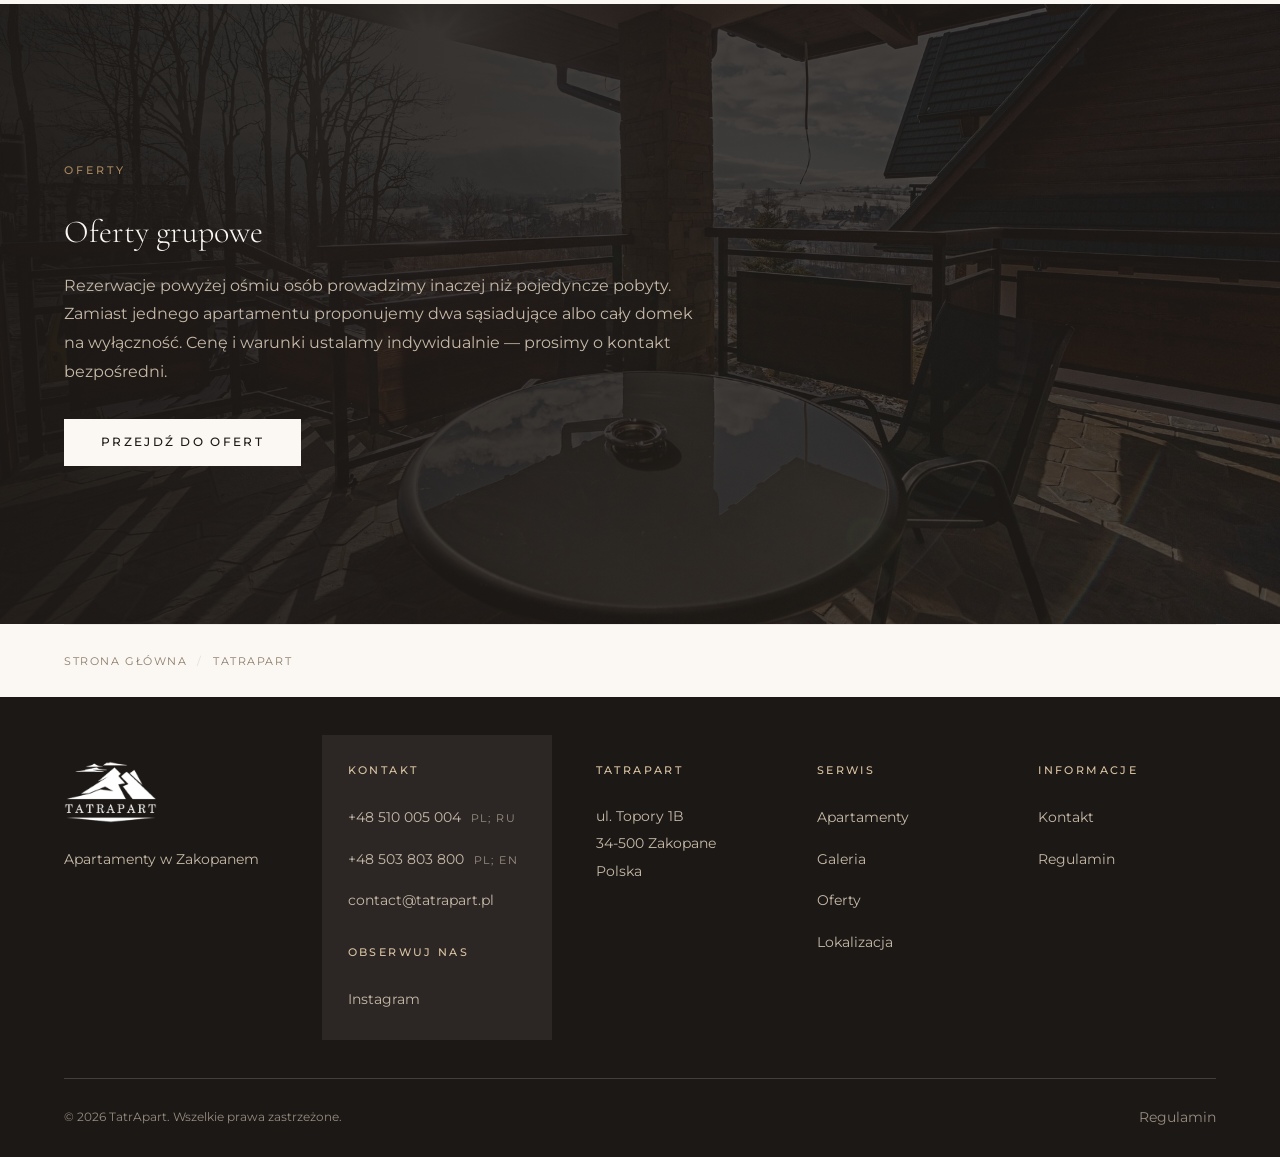
==== commit c372f1d3: "Drugi numer telefonu, ceny za osobe za dobe Numer +48 503 803 800 staje obok numeru 510 wszedzie, gd" ====
--- a/index.html
+++ b/index.html
@@ -11,10 +11,10 @@
 <meta property="og:site_name" content="TatrApart">
 <meta property="og:title" content="TatrApart — Apartamenty w Zakopanem">
 <meta property="og:description" content="Dwa domki góralskie i pięć apartamentów w Zakopanem, przy ul. Topory 1B. Kominek, sauna, jacuzzi i widok na Tatry.">
-<meta property="og:image" content="assets/images/gallery-05.jpg">
+<meta property="og:image" content="assets/images/apartamenty/gallery/gallery-05.jpg">
 <meta name="twitter:card" content="summary_large_image">
 
-<link rel="icon" href="assets/images/logo-tatrapart.png">
+<link rel="icon" href="assets/images/ikony/logo-tatrapart.png">
 <link rel="alternate" hreflang="pl" href="./index.html">
 <link rel="alternate" hreflang="en" href="./index.html?lang=en">
 <link rel="alternate" hreflang="uk" href="./index.html?lang=uk">
@@ -55,7 +55,7 @@
     </div>
 
     <a class="brand" href="index.html" aria-label="TatrApart">
-      <img class="brand__img" data-logo src="assets/images/logo-tatrapart.png" alt="TatrApart">
+      <img class="brand__img" data-logo src="assets/images/ikony/logo-tatrapart.png" alt="TatrApart">
     </a>
 
     <div class="header__right">
@@ -101,6 +101,7 @@
       <span class="eyebrow" data-i18n="foot.contact">Kontakt</span>
       <div class="overlay-contact">
         <a data-cfg-href="phone" href="#"><span data-cfg="phone">+48 510 005 004</span></a>
+        <a data-cfg-href="phone2" href="#"><span data-cfg="phone2">+48 503 803 800</span></a>
         <a data-cfg-href="email" href="#"><span data-cfg="email">contact@tatrapart.pl</span></a>
         <address style="font-style:normal;margin-top:8px">
           <span data-cfg="street">ul. Topory 1B</span><br>
@@ -127,7 +128,7 @@
 <!-- ====================================================== HERO -->
 <section class="hero">
   <div class="hero__media">
-    <img src="assets/images/gallery-05.jpg" alt="" fetchpriority="high">
+    <img src="assets/images/apartamenty/gallery/gallery-05.jpg" alt="" fetchpriority="high">
   </div>
   <div class="hero__scrim"></div>
 
@@ -226,7 +227,7 @@
 <!-- ====================================================== USŁUGI NA ZDJĘCIU -->
 <section class="section section--dark section--shot">
   <div class="section__media">
-    <img src="assets/images/gallery-02.jpg" alt="" loading="lazy" data-parallax="0.14">
+    <img src="assets/images/apartamenty/gallery/gallery-02.jpg" alt="" loading="lazy" data-parallax="0.14">
   </div>
   <div class="section__scrim"></div>
   <div class="container">
@@ -302,7 +303,7 @@
 <!-- ====================================================== OFERTY -->
 <section class="offer">
   <div class="offer__media">
-    <img src="assets/images/gallery-10.jpg" alt="" loading="lazy">
+    <img src="assets/images/apartamenty/gallery/gallery-10.jpg" alt="" loading="lazy">
   </div>
   <div class="container">
     <div class="offer__content" data-reveal>
@@ -359,7 +360,7 @@
     <div class="footer__grid">
 
       <div class="footer__brand">
-        <img class="brand__img" data-logo src="assets/images/logo-tatrapart.png" alt="TatrApart">
+        <img class="brand__img" data-logo src="assets/images/ikony/logo-tatrapart.png" alt="TatrApart">
         <p style="font-size:.9rem" data-i18n="foot.tagline">Apartamenty w Zakopanem</p>
       </div>
 
@@ -367,6 +368,7 @@
         <h5 data-i18n="foot.contact">Kontakt</h5>
         <ul>
           <li><a data-cfg-href="phone" href="#"><span data-cfg="phone">+48 510 005 004</span></a><span class="phone-langs">PL; RU</span></li>
+          <li><a data-cfg-href="phone2" href="#"><span data-cfg="phone2">+48 503 803 800</span></a><span class="phone-langs">PL; EN</span></li>
           <li><a data-cfg-href="reservations" href="#"><span data-cfg="reservations">contact@tatrapart.pl</span></a></li>
         </ul>
         <h5 style="margin-top:28px" data-i18n="foot.follow">Obserwuj nas</h5>
--- a/assets/css/style.css
+++ b/assets/css/style.css
@@ -315,9 +315,14 @@
 .header__left  { display: flex; align-items: center; gap: 22px; }
 .header__right { display: flex; align-items: center; justify-content: flex-end; gap: 14px; }
 
-.brand { display: inline-flex; align-items: center; justify-self: center; }
+.brand { display: inline-flex; align-items: center; justify-self: center; min-width: 0; }
 .brand__img {
   height: 46px; width: auto;
+  /* Srodkowa kolumna naglowka jest waska na telefonie. Bez tych dwoch linii
+     logo bylo sciskane w pionowy pasek — teraz w najgorszym razie zmalejeje,
+     ale zachowa proporcje. */
+  max-width: 100%;
+  object-fit: contain;
   transition: height .5s var(--ease), filter .5s var(--ease);
 }
 
@@ -399,6 +404,33 @@
   .header__right .lang__btn,
   .header__right .btn { height: 40px; padding: 0 15px; letter-spacing: .12em; }
   .header__right .icon-btn { height: 40px; width: 40px; }
+
+  /* Na telefonie prawa grupa przyciskow zjadala cala szerokosc i na logo
+     zostawalo kilkanascie pikseli — stad sciesniony znak. Na tej szerokosci
+     rezygnujemy z ukladu „1fr auto 1fr" (wymusza on rowne kolumny boczne, a
+     prawa jest duzo szersza niz przycisk menu): logo staje obok ikony menu i
+     dostaje tyle miejsca, ile naprawde potrzebuje. Podpis „Menu" chowamy —
+     sama ikona wystarczy. */
+  .header__inner { grid-template-columns: auto auto minmax(0, 1fr); gap: 12px; }
+  .brand { justify-self: start; }
+  .nav-toggle { gap: 0; }
+  .nav-toggle__label { display: none; }
+  .brand__img { height: 36px; }
+  .header--solid .brand__img { height: 32px; }
+}
+
+@media (max-width: 400px) {
+  .header__right { gap: 8px; }
+  .header__right .lang__btn,
+  .header__right .btn { padding: 0 12px; }
+  .header__right .icon-btn { height: 36px; width: 36px; }
+}
+
+/* Najwezsze telefony — Instagram zostaje w stopce, w naglowku brakuje na niego
+   miejsca obok logo. */
+@media (max-width: 359px) {
+  .header__right .icon-btn { display: none; }
+  .brand__img { height: 32px; }
 }
 
 /* Kwadratowy przycisk z samym znakiem — na razie Instagram.
@@ -1022,10 +1054,16 @@
 }
 .lightbox__img.is-ready { opacity: 1; transform: scale(1); }
 
+/* Strzalki leza na zdjeciu, wiec musza miec wlasny z-index — samo zdjecie ma
+   transform, przez co tworzy kontekst malowania i bez tego zaslanialo strzalke
+   „wstecz" (ta stoi w kodzie przed zdjeciem). Przyciemnione tlo sprawia, ze
+   kwadraty widac takze na jasnych fotografiach. */
 .lightbox__arrow {
   position: absolute; top: 50%; transform: translateY(-50%);
-  width: 58px; height: 58px;
-  border: 1px solid rgba(243,237,228,.28);
+  z-index: 2;
+  width: 50px; height: 50px;
+  border: 1px solid rgba(243,237,228,.34);
+  background: rgba(18, 15, 13, .55);
   color: var(--on-dark);
   display: grid; place-items: center;
   transition: background-color .4s var(--ease), color .4s var(--ease), border-color .4s var(--ease);
